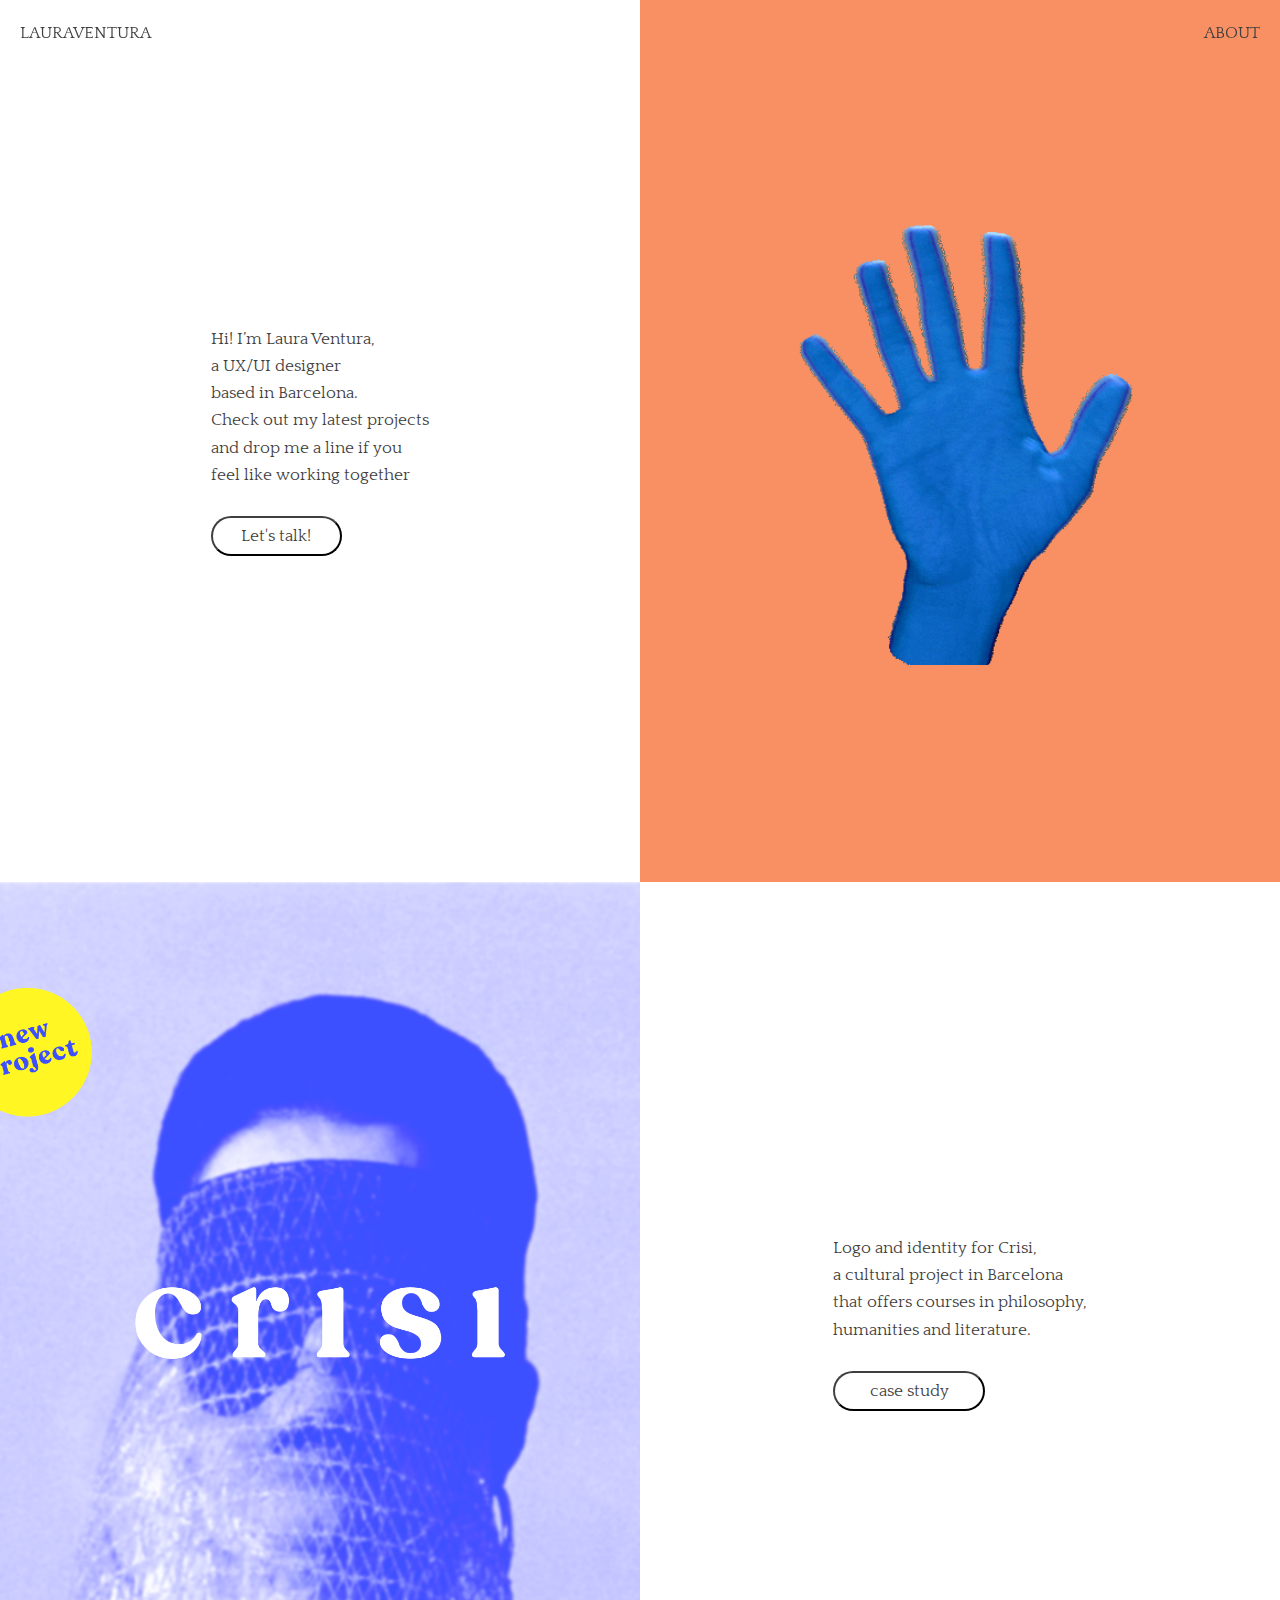
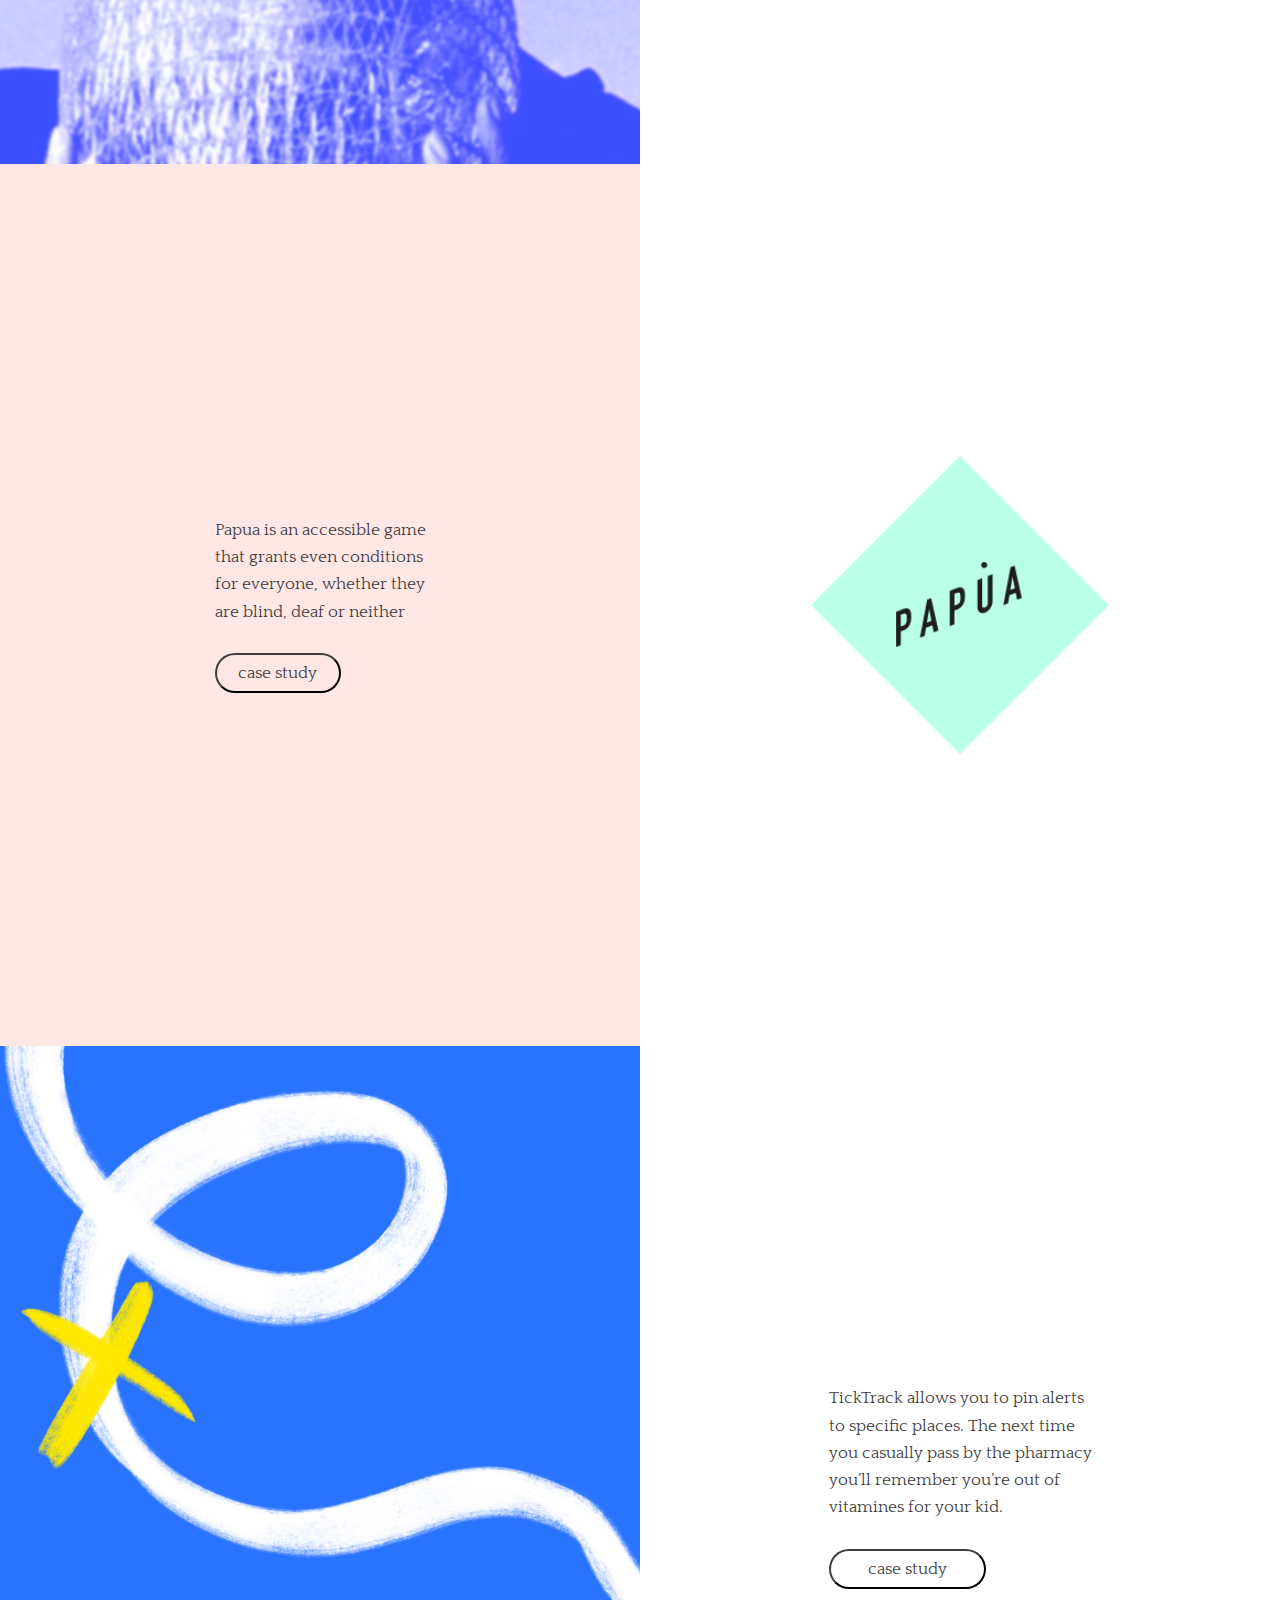
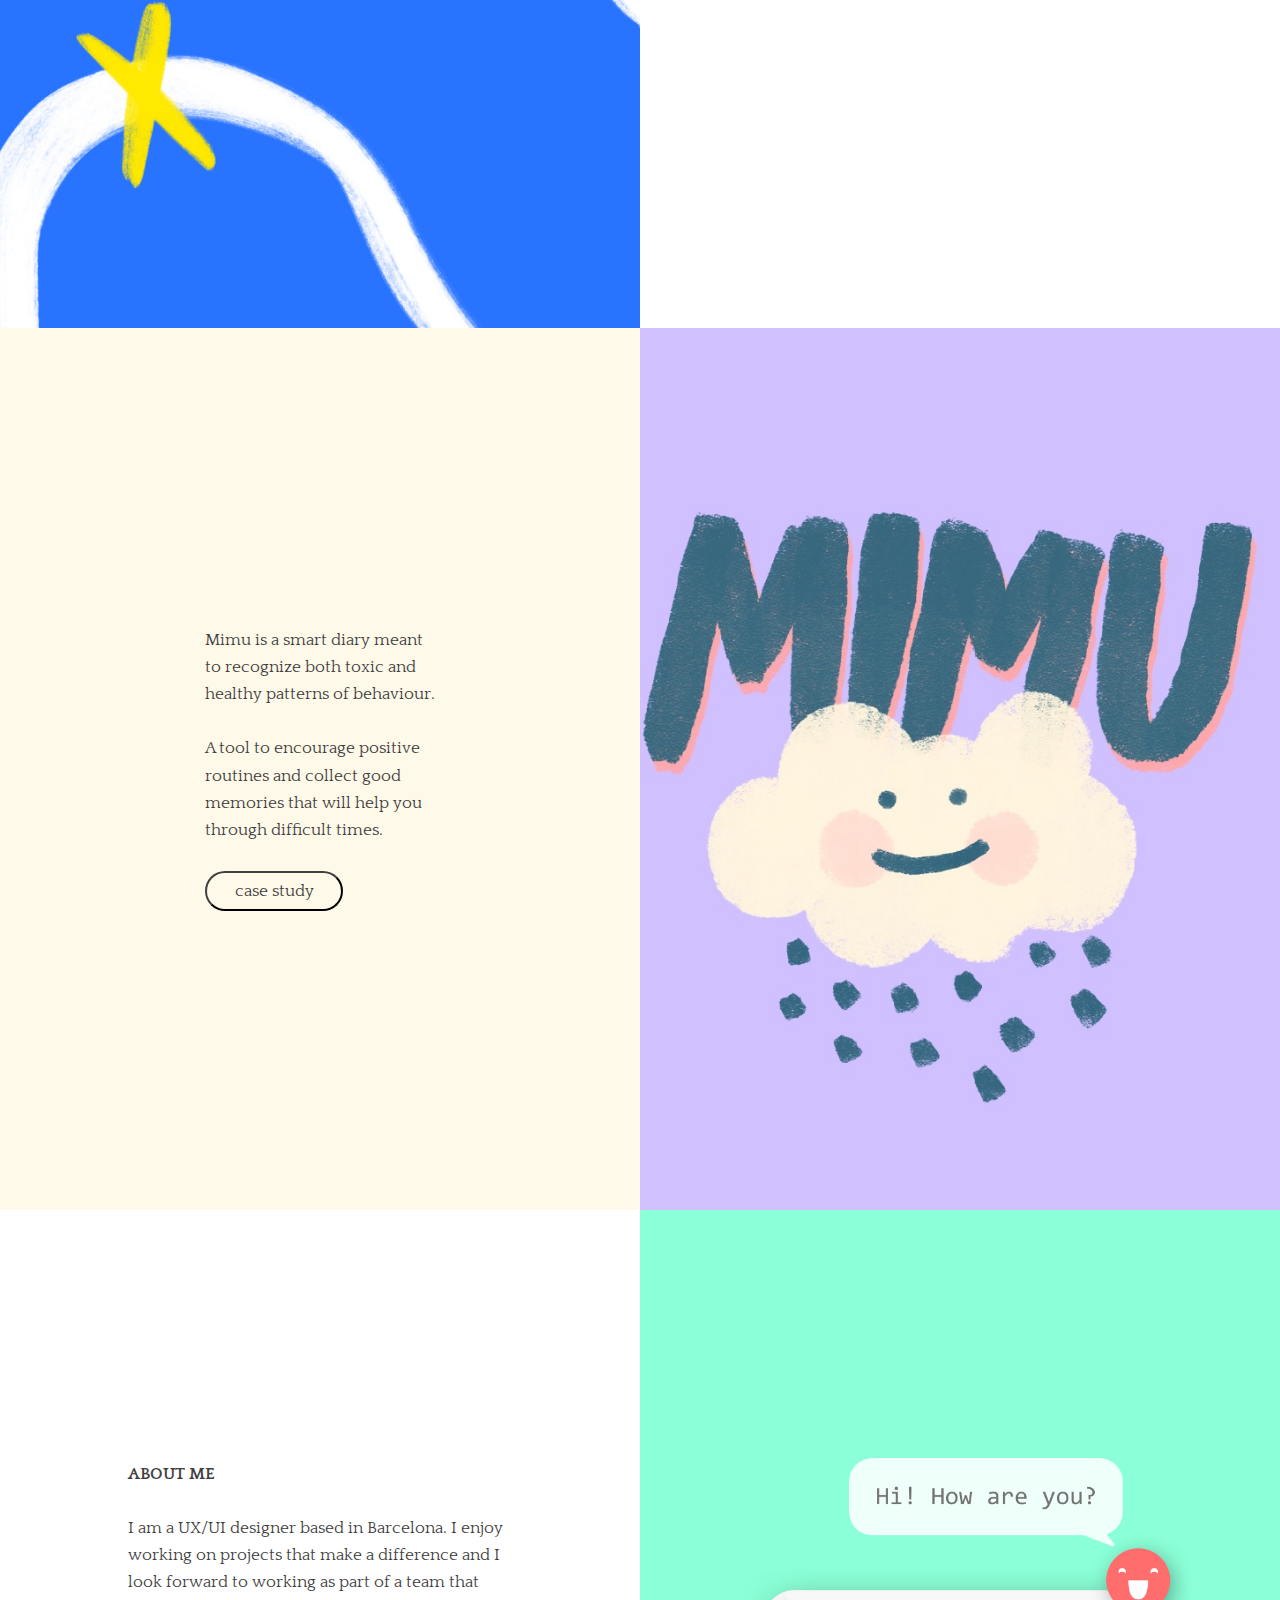
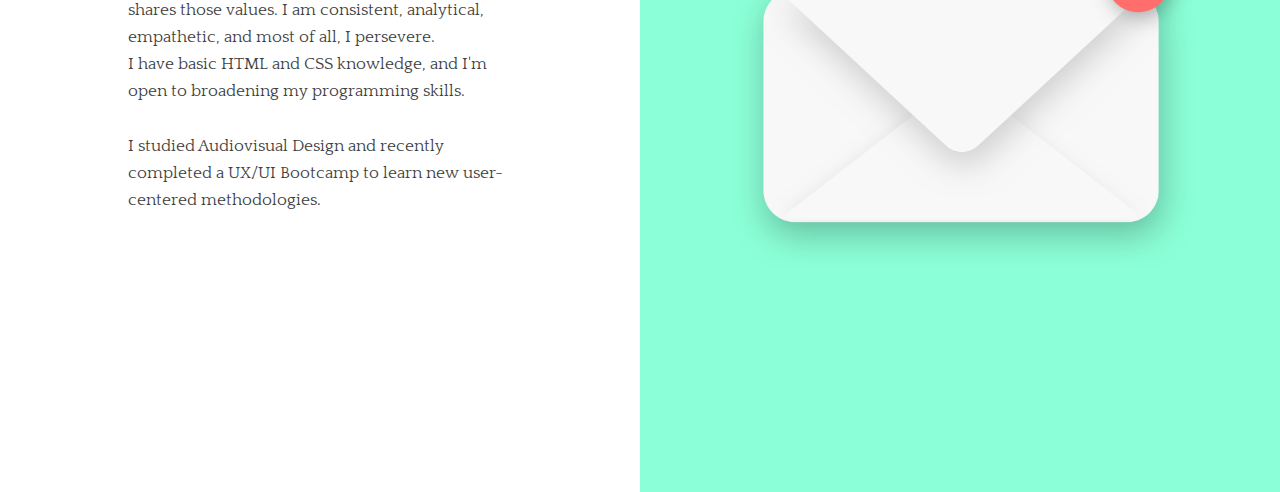
==== index.html @ f2ae2ec6 "imgs_background" ====
<html>
    <head>
        <title>Laura Ventura</title>
        <meta charset="utf-8">
        <meta name="description" content="UX/UI Designer">
        <meta name="keywords" content="ux, ui, design, ux designer, laura ventura">
        <meta name="author" content="Laura Ventura">
        <meta name="viewport" content="width=device-width, initial-scale=1.0">

        <link rel='shortcut icon' type='image/x-icon' href='./favicon.ico' />
        <link rel="stylesheet" href="css/reset.css"/> 
        <link rel="stylesheet" href="css/styles.css"/> 
        <!--<link href="https://fonts.googleapis.com/css?family=Libre+Baskerville" rel="stylesheet">-->
        <link href="https://fonts.googleapis.com/css2?family=Quattrocento:wght@400;700&display=swap" rel="stylesheet">
        <link rel="stylesheet" href="https://use.fontawesome.com/releases/v5.8.2/css/all.css" integrity="sha384-oS3vJWv+0UjzBfQzYUhtDYW+Pj2yciDJxpsK1OYPAYjqT085Qq/1cq5FLXAZQ7Ay" crossorigin="anonymous">
        
    </head>

  

    <body id="wrapper">
        
        <header>
            <nav>
                <ul>
                    <li><a class="menu lv_nom" href="index.html">LAURAVENTURA</a></li>
                    <li><a class="menu top_dr" href="#seccioabout">ABOUT</a></li>
                    <li><a class="menu bottom_dr-hidden" id="bottom_dr" href="#wrapper">BACK TO TOP &xrarr;</a></li>
                </ul>
            </nav>
        </header>

        <main>
            <!--about-->
            <section class="seccio">
                <div class="bloc blanc">
                    <div class="text">
                        <p>Hi! I’m Laura Ventura,<br>
                        a UX/UI designer<br>
                        based in Barcelona.<br></p>
                        <p>Check out my latest projects<br>
                        and drop me a line if you<br>
                        feel like working together<br><br></p>
                        <a href="mailto:lauraventurarubio@gmail.com">
                            <button class="boto hoverblau">Let's talk!</button>
                        </a>
                        <!-- <p>lauraventurarubio@gmail.com</p> -->
                    </div>
                    
                    <!-- activat nomes per mbl -->
                    <a class="next" href="#secciomimu">&#8609;</a>


                </div>

                <div class="bloc vermelltaronjafosc foto">
                    <div class="imatge waving">
                        <div class="aspect-ratio-square">
                            <img src="img/about_waving.gif" />
                        </div>
                    </div>
                </div>

                
            </section>

             <!--crisi-->
             <section id="secciocrisi" class="seccio">
                <div class="bloc imatge crisi"></div>
                <div class="bloc">
                    <div class="text">
                        <p>Logo and identity for <i>Crisi</i>,<br>
                        a cultural project in Barcelona<br>
                        that offers courses in philosophy,<br>
                        humanities and literature.<br><br></p>
                        <a href="crisi.html">
                            <button class="boto hoverblau">case study</button>
                        </a>
                    </div>

                <!-- activat nomes per mbl -->
                <a class="next" href="#seccioabout">&#8609;</a>

                </div>

            </section> 

                       




            <!--papua-->
            <section id='secciopapua' class="seccio">

                <div class="bloc vermellclar">
                    <div class="text">
                        <p>Papua is an accessible game<br> 
                            that grants even conditions<br> 
                            for everyone, whether they<br>
                            are blind, deaf or neither<br><br>
                        </p>
                        <a href="papua.html">
                            <button class="boto hoververmell">case study</button>
                        </a>

                    </div>

                    <!-- activat nomes per mbl -->
                    <a class="next" href="#secciojiminy">&#8609;</a>

                </div>  
                <div class="bloc imatge papua"></div>
            </section>             

             <!--jiminy-->
             <section id="secciojiminy" class="seccio">
                <div class="bloc imatge jiminy"></div>
                <div class="bloc blanc">
                    <div class="text">
                        <p>TickTrack allows you to pin alerts<br>
                        to specific places. The next time<br>
                        you casually pass by the pharmacy<br>
                        you’ll remember you’re out of<br>
                        vitamines for your kid.<br><br></p>
                        <a href="ticktrack.html">
                            <button class="boto hoverblau">case study</button>
                        </a>
                    </div>

                <!-- activat nomes per mbl -->
                <a class="next" href="#seccioabout">&#8609;</a>

                </div>
            </section> 


            <!--mimu-->
            <section id='secciomimu' class="seccio">

                    <div class="bloc groclar">
                        <div class="text">
                            <p>Mimu is a smart diary meant<br> 
                            to recognize both toxic and<br> 
                            healthy patterns of behaviour.<br><br>
                                    
                            A tool to encourage positive<br> 
                            routines and collect good<br> 
                            memories that will help you<br> 
                            through difficult times.<br><br></p>
                            <a href="mimu.html">
                                <button class="boto hovergroc">case study</button>
                            </a>
                            
                        </div>
    
    
                        <!-- activat nomes per mbl -->
                        <a class="next" href="#secciopapua">&#8609;</a>
    
                    </div>  
                    <div class="bloc imatge mimu"></div>
                </section>  

            <!--call me maybe-->
            <section id="seccioabout" class="seccio">
                <div class="bloc blanc">
                    <div class="text about">
                        <h2>ABOUT ME<br><br></h2>
                        <p>I am a UX/UI designer based in Barcelona. I enjoy working on projects that make a difference and I look forward to working as part of a team that shares those values. I am consistent, analytical, empathetic, and most of all, I persevere. <br>
                            I have basic HTML and CSS knowledge, and I'm open to broadening my programming skills.  <br><br></p>
                        <p>I studied Audiovisual Design and recently completed a UX/UI Bootcamp to learn new user-centered methodologies.<br><br></p>
                        <!-- <a href="mailto:lauraventurarubio@gmail.com">
                            <button class="boto hoverblau">Let's talk!</button>
                        </a> -->
                        <a href="mailto:lauraventurarubio@gmail.com" <i class="fa fa-envelope fa-2x" style="margin-right: 10px; color:rgb(168, 168, 168);"></i></a>
                        <a href="https://www.linkedin.com/in/laura-ventura-9456b253/" target="_blank"><i class="fab fa-linkedin fa-2x" style="color:rgb(168, 168, 168);"></i></a>
                        <!-- <a href="https://drive.google.com/file/d/1bLIEQ5Pk1zQzz-XB55Mk99B1JCpef_Ai/view?usp=sharing" target="_blank"><i class="fas fa-file-pdf fa-2x"></i></a> -->
 
                    </div>
                    
                </div>
                <div class="bloc imatge callme"></div>
            </section> 
            
            
        </main>






  <script type="text/javascript" src="./js/script.js"></script>
    </body>
    
    
</html>
---- css/styles.css ----
html{
    width: 100%;
    scroll-behavior: smooth;
}

body{
    font-family: 'Quattrocento', serif;
    /*font-family: 'Libre Baskerville', serif;
    font-family: 'Roboto', sans-serif;*/

    width: 100%;
    height: 100%;
    color: #3F3F3F;
    line-height: 1.6;
    font-size: 17px;

    /*iman scroll*/
    
    /* scroll-snap-type: y mandatory;
    height: 100vh;
    overflow: auto;  
    scroll-snap-type: y mandatory; 
    -ms-scroll-snap-type: mandatory; 
    -webkit-scroll-snap-type: mandatory; 
    -webkit-scroll-snap-destination: 0% 0%;  
    -webkit-overflow-scrolling: touch; 
    scroll-snap-points-x: initial;
    -ms-scroll-snap-points-x: initial;
    scroll-snap-points-y: repeat(100%);
    -ms-scroll-snap-points-y: repeat(100%); */
    

}

/* nav */

.menu{
    position: fixed;
    z-index: 2;
}

.menu_projecte{
    position: fixed;
    z-index: 2;
    bottom: 20px;
    left: 20px;  
    font-size: 13px;
    opacity: 0.9;
}

.menu.lv_nom_about{
    font-size: 13px;
}


.menu_projecte>li:hover{
    text-decoration-line: underline;
}

.menu_projecte>li.active{
    text-decoration: underline;
    font-weight: bolder;
}

a{
    color: #3F3F3F;
    text-decoration: none;
}

a:visited { 
    color: #3F3F3F;
}



.activat{
    text-decoration-line: underline;
    background: #0D4AFB;
}


.lv_nom{
    top: 20px;
    left: 20px;
}


.lv_nom_about{
    top: 45px;
    left: 20px;
    font-size: 13px;
}

.top_dr{
    top: 20px;
    right: 20px;
}

#bottom_dr{
    transform: rotate(-90deg);
    bottom: 70px;
    right: -30px;
    opacity: 1;
    transition: all 0.5s ease-in-out;

}

.bottom_dr-hidden{
    transition: all 1s ease-in-out;
    opacity: 0 !important;
    /*right: -70px !important;*/
}


#links{
    height: 20vh;
}


/* seccions */

.seccio{
    width: 100%;
    height: 98vh;
    display: flex;
    align-items: stretch;

    /*iman scroll ACTIVAR QUAN TINGUI SUPORT*/
    flex-shrink: 0;  
    scroll-snap-align: start; 
    /*scroll-snap-coordinate: 0% 0%; /* older (Firefox/IE) */  
    -webkit-scroll-snap-coordinate: 0% 0%; /* older (Safari) */ 
}


.bloc{
    margin: 0%;
    display: flex;
    justify-content: center;
    align-items: center;
    flex-wrap: wrap;
    flex: 1;
    /*width:960px;*/
}

.next{
    display: none;
    padding: 20px;
    /* transform: rotate(90deg); */
    position: absolute;
    bottom: 1%;
}



/* imatges */

.img_portada.mimu{
    width:100%;
    height: 98vh;
    background-image: url(../img/mimuportada.jpg);
    background-position: center; 
    background-repeat: no-repeat; 
    background-size: cover;
}


.img_portada.jiminy{
    width:100%;
    height: 98vh;
    background-image: url(../img/jiminy.png);
    background-position: center; 
    background-repeat: no-repeat; 
    background-size: cover;
}

.img_portada.crisi{
    width:100%;
    height: 98vh;
    background-image: url(../img/crisi_cover.jpg);
    background-position: center; 
    background-repeat: no-repeat; 
    background-size: cover;
}

.imatge{
    width: 80%;
}

.imatge.waving{
    width: 70%;
}

.bloc.imatge.jiminy{
    height: 100%;
    position: relative;
    background-image: url(../img/recaditos.jpg);
    background-position: center; 
    background-repeat: no-repeat; 
    background-size: cover;
}

.bloc.imatge.jiminy_remember{
    height: 100%;
    position: relative;
    background-image: url(../img/about_jiminy.png);
    background-position: center; 
    background-repeat: no-repeat; 
    background-size: cover;
}

.bloc.imatge.mimu{
    height: 100%;
    position: relative;
    background-image: url(../img/mimuportada.jpg);
    background-position: center; 
    background-repeat: no-repeat; 
    background-size: cover;
}

.bloc.imatge.papua{
    height: 100%;
    position: relative;
    background-image: url(../img/papuarombo.gif);
    background-position: center; 
    background-repeat: no-repeat; 
    background-size: cover;
}

.bloc.imatge.crisi{
    height: 100%;
    position: relative;
    background-image: url(../img/crisi.png);
    background-position: center; 
    background-repeat: no-repeat; 
    background-size: cover;
}

.bloc.imatge.crisi_referent{
    height: 100%;
    position: relative;
    background-image: url(../img/crisi_referent.png);
    background-position: center; 
    background-repeat: no-repeat; 
    background-size: cover;
}

.bloc.imatge.crisi_colours{
    height: 100%;
    position: relative;
    background-image: url(../img/crisi_colours.png);
    background-position: center; 
    background-repeat: no-repeat; 
    background-size: cover;
}

.bloc.imatge.crisi_tote{
    height: 100%;
    position: relative;
    background-image: url(../img/crisi_tote.jpg);
    background-position: center; 
    background-repeat: no-repeat; 
    background-size: cover;
}

.bloc.imatge.crisi_gif{
    height: 100%;
    position: relative;
    background-image: url(../img/newsletter.gif);
    background-position: center; 
    background-repeat: no-repeat; 
    background-size: cover;
}

.bloc.imatge.crisi_docs{
    height: 100%;
    position: relative;
    background-image: url(../img/crisi_docs.png);
    background-position: center; 
    background-repeat: no-repeat; 
    background-size: cover;
}

.bloc.imatge.callme{
    height: 100%;
    position: relative;
    background-image: url(../img/contact.png);
    background-position: center; 
    background-repeat: no-repeat; 
    background-size: cover;
}



/* textos */

h2{
    font-weight: bold;
}

.text.paragraf{
    padding: 20%;
}

.text.about{
    padding: 20% 20% 20% 20%;
}

.boto{
    background-color: transparent;
    border-color: #3F3F3F;
    border-radius: 20px;
    height: 40px;
    width: 60%;
    font-size: inherit;
    font-family: 'Quattrocento', serif;
    color: #3F3F3F;
    
}

.boto.hovergroc:hover {
    color: #ffffff !important;
    background: #f6b93b;
    border-color: #f6b93b !important;
    transition: all 0.4s ease 0s;
}

.boto.hoververmell:hover {
    color: #ffffff !important;
    background: #F78079;
    border-color: #F78079 !important;
    transition: all 0.4s ease 0s;
}

.boto.hoverlila:hover {
    color: #ffffff !important;
    background: #827fe8;
    border-color: #827fe8 !important;
    transition: all 0.4s ease 0s;
}

.boto.hoverblau:hover {
    color: #ffffff !important;
    background: #0D4AFB;
    border-color: #0D4AFB !important;
    transition: all 0.4s ease 0s;
}

/* .fa .fab{
    margin-right: 40px; 
}  */

/* colors */
.blau{
    background-color: #2A74FF;
}

.blauabout{
    background-color: #30EFEC;
}

.gris{
    background-color: #F9F9F9;
}

.blauclar{
    background-color: rgb(189, 205, 255);
}

.blausuperclar{
    background-color: rgb(230, 246, 255);
}

.blaugriset{
    background-color: #F9F9F9;
}

.blaujourney{
    background-color: #699DFF;
}

.blaumvp{
    background-color: #CADCFF;
}

.blauflow{
    background-color: #F8FAFF;
}

.blaugrisfosc{
    background-color: #607191;
}

.blanc{
    background-color: #FFFFFF;
} 

.fons_mindmap{
    background-color: #FBFBFB;
}

.turquesa{
    background-color: #8ADEBF;
} 

.turquesa2{
    background-color: #8BFFD7;
}

.vermell{
    background-color: #F78079;
}

.vermellclar{
    background-color: rgb(255, 231, 230);
}

.vermelltaronja{
    background-color: #FFE1D3;
    /*background-color: #FF5000;*/
}

.vermelltaronjafosc{
    background-color: rgb(248, 144, 99);
}

.carn{
    background-color: rgb(252, 241, 236);
}

.groc{
    background-color: #FFD561;
}

.groclar{
    background-color: #FFF9E9;
}

.grocpersonamimu{
    background-color: #FFF6AE;
}

.taronja{
    background-color: #FFC677;
}

.lila{
    background-color: #095AF5;
}

.lilapapua{
    background-color: #776EFF
}

.lilaclar{
    background-color: rgb(255, 254, 200);
}

.negre{
    background-color: #3A3A3A;
}








/*@media (max-width: 768px) {*/
@media (max-width: 768px) {

    body{
        font-size: 11px;
    }
    
    .seccio {
        display: flex;
        flex-direction: column-reverse;  
        height: 100vh;
    }

    .img_portada.mimu{
        background-image: url(../img/mimuportada_responsive.png);
    }

    .menu_projecte{
        display: none;
    }

    .menu.lv_nom_about{
        font-size: 10px;
    }
    
    #bottom_dr{
        display: none;
    }

    .bloc{
        height: 50vh;
        position: relative;
    }
    
    .next{
        display: block;
        padding: 20px;
        /* transform: rotate(90deg); */
        position: absolute;
        bottom: 1%;
    }


    .bloc.imatge{
        order: 1;
        width: 100%;
    }

    /*
    .bloc.foto{
        order: 1;
    }

    .imatge{
        max-width: 45vh;
    }
      
    */

    #bottom_dr{
        display: none;
    }

    .text.paragraf{
        padding: 10%;
    }



}

/* ASPECT RATIO IMG UTILS */

[class*='ratio-'] {
    display: block;
    position: relative;
}

[class*='ratio-'] > * {
    display: block;
    width: 100%;
    height: 100%;
    position: absolute;
    top: 0;
    left: 0;

    object-fit: cover;
}

.aspect-ratio-wide {
    padding-top: 56.25%;
}

.aspect-ratio-square {
    padding-top: 100%;
}
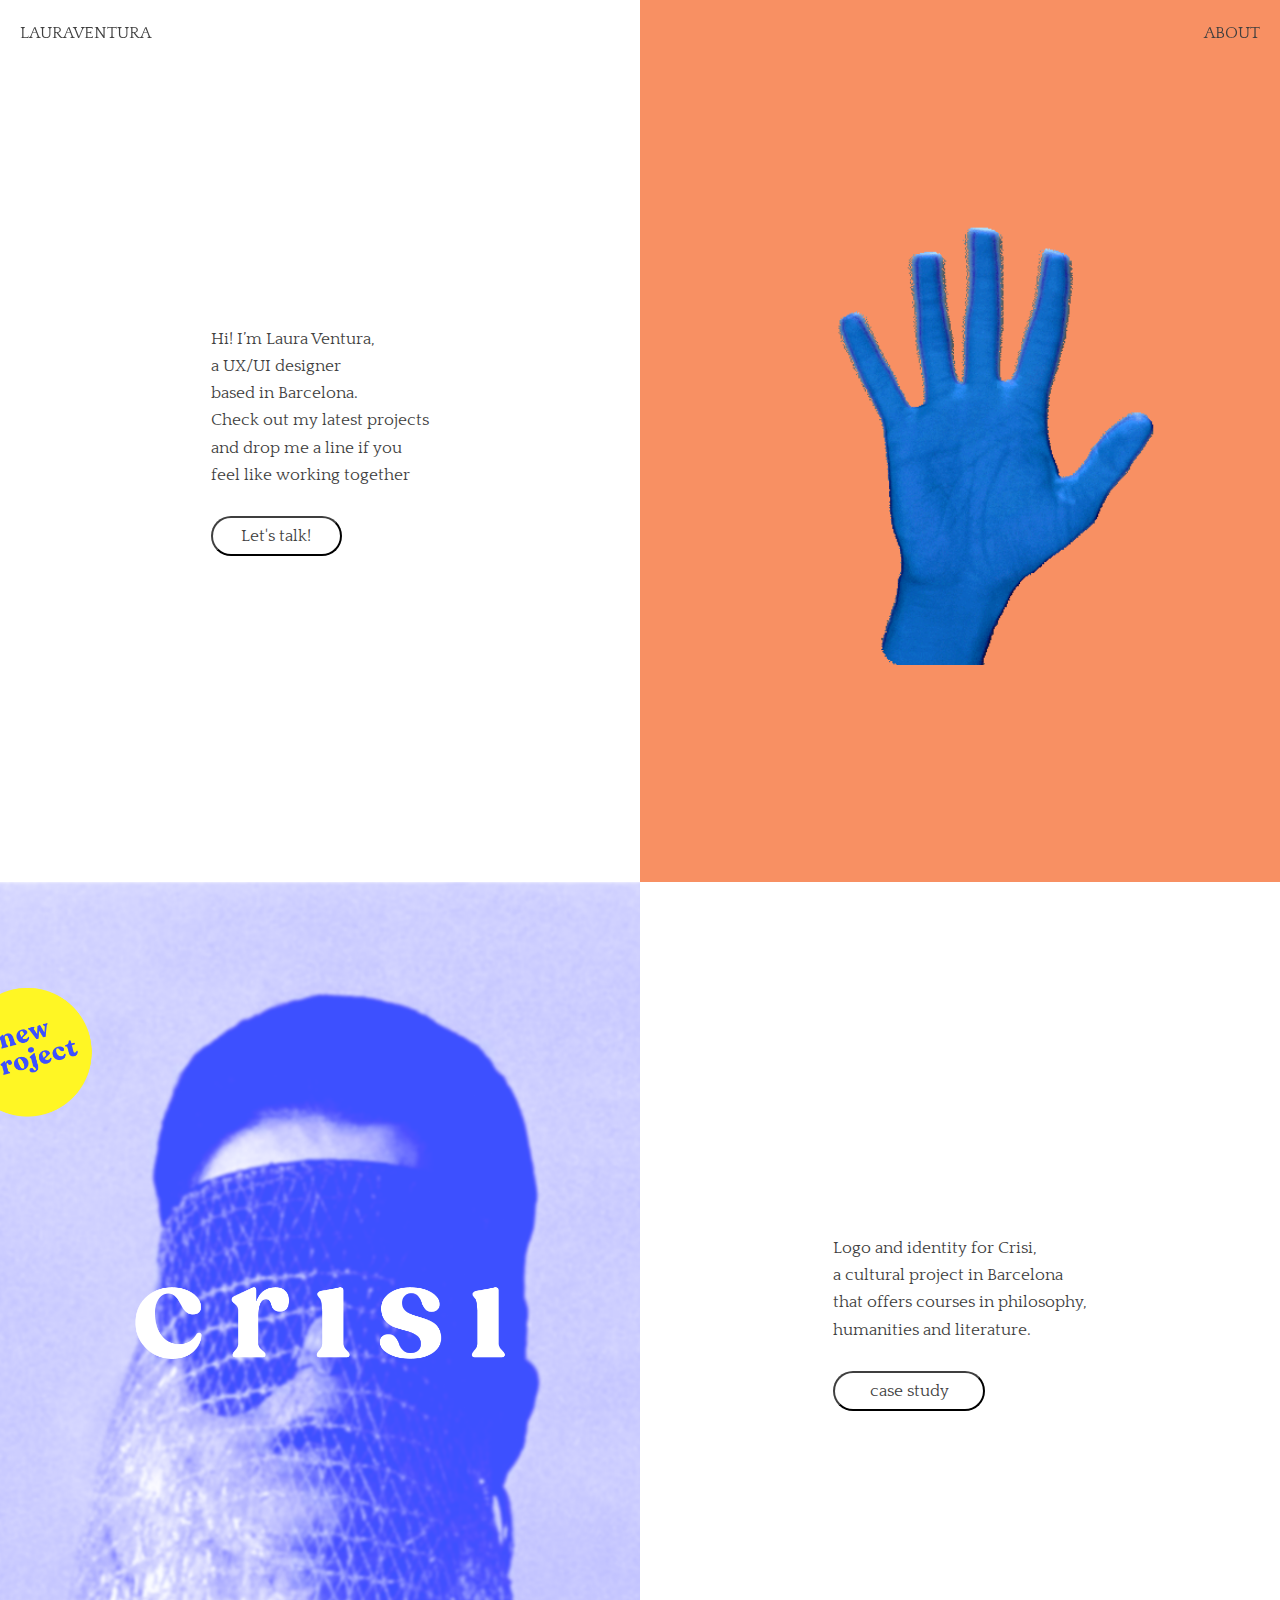
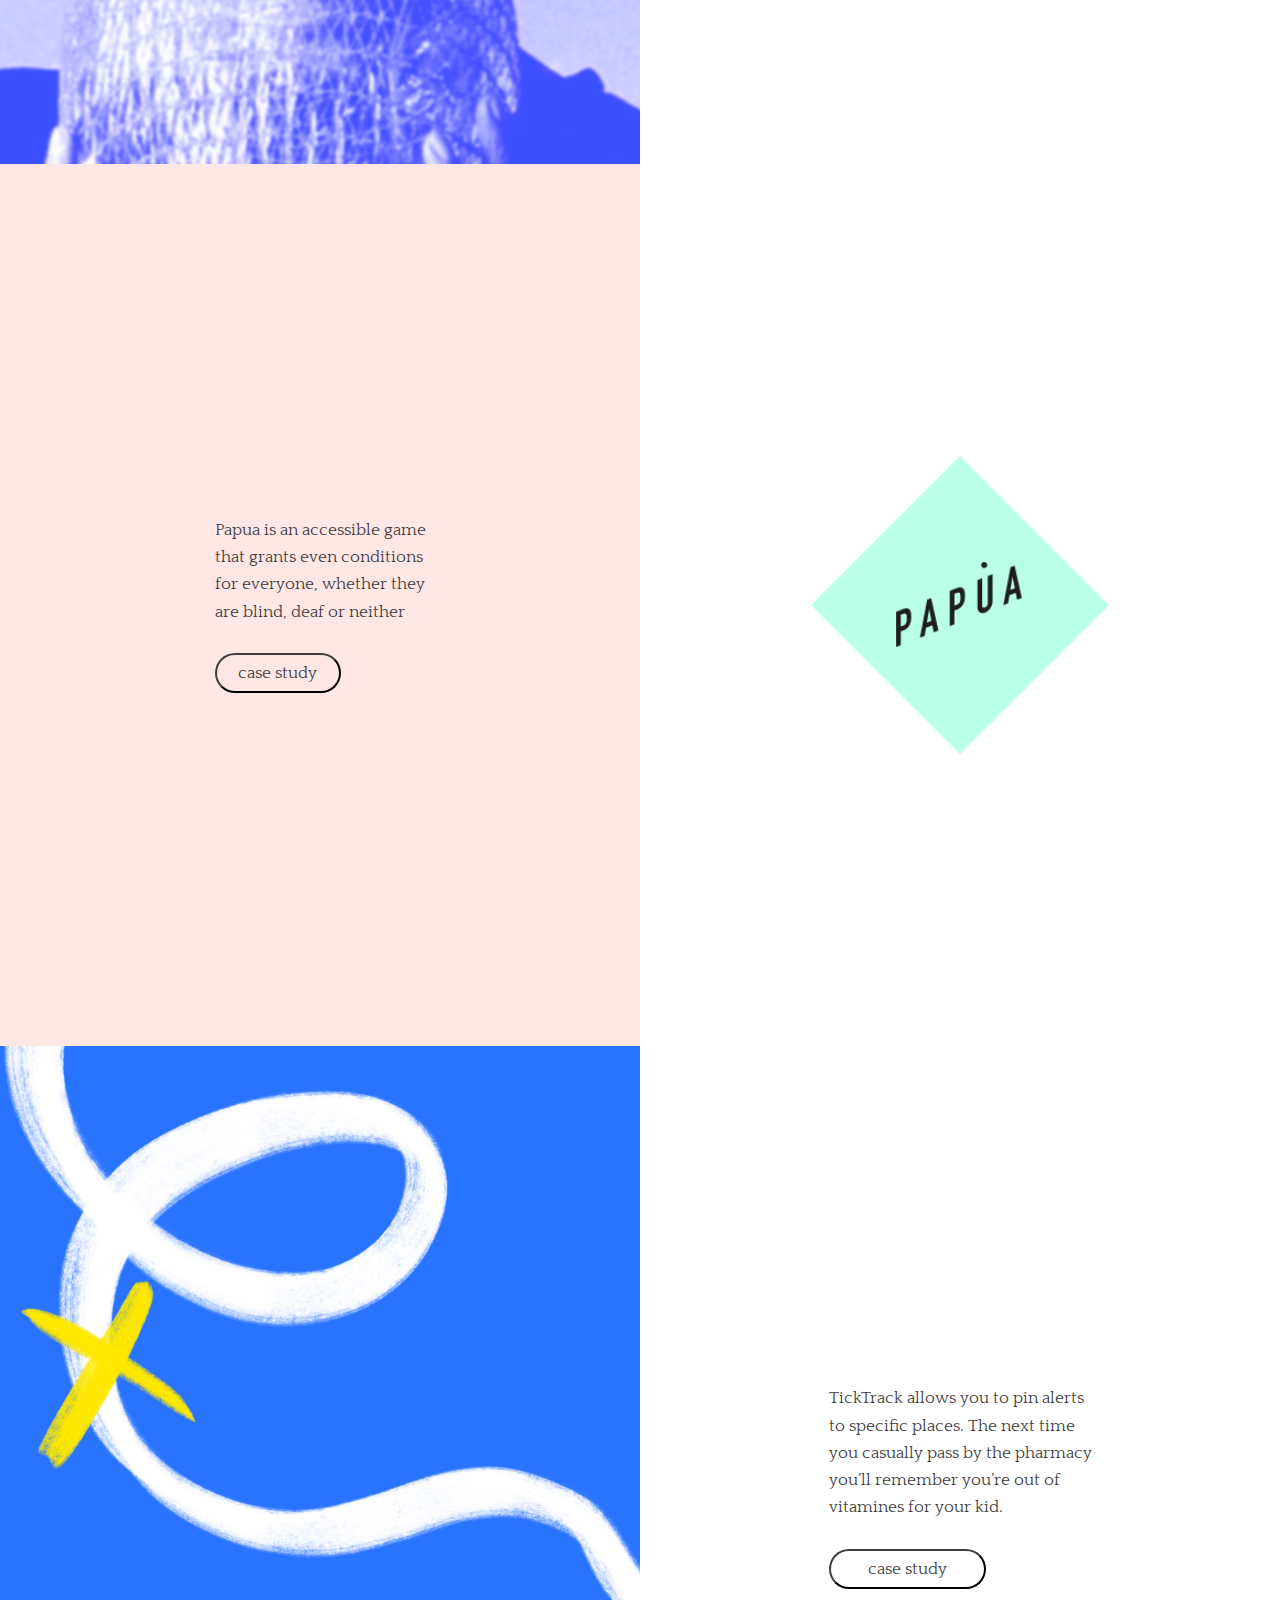
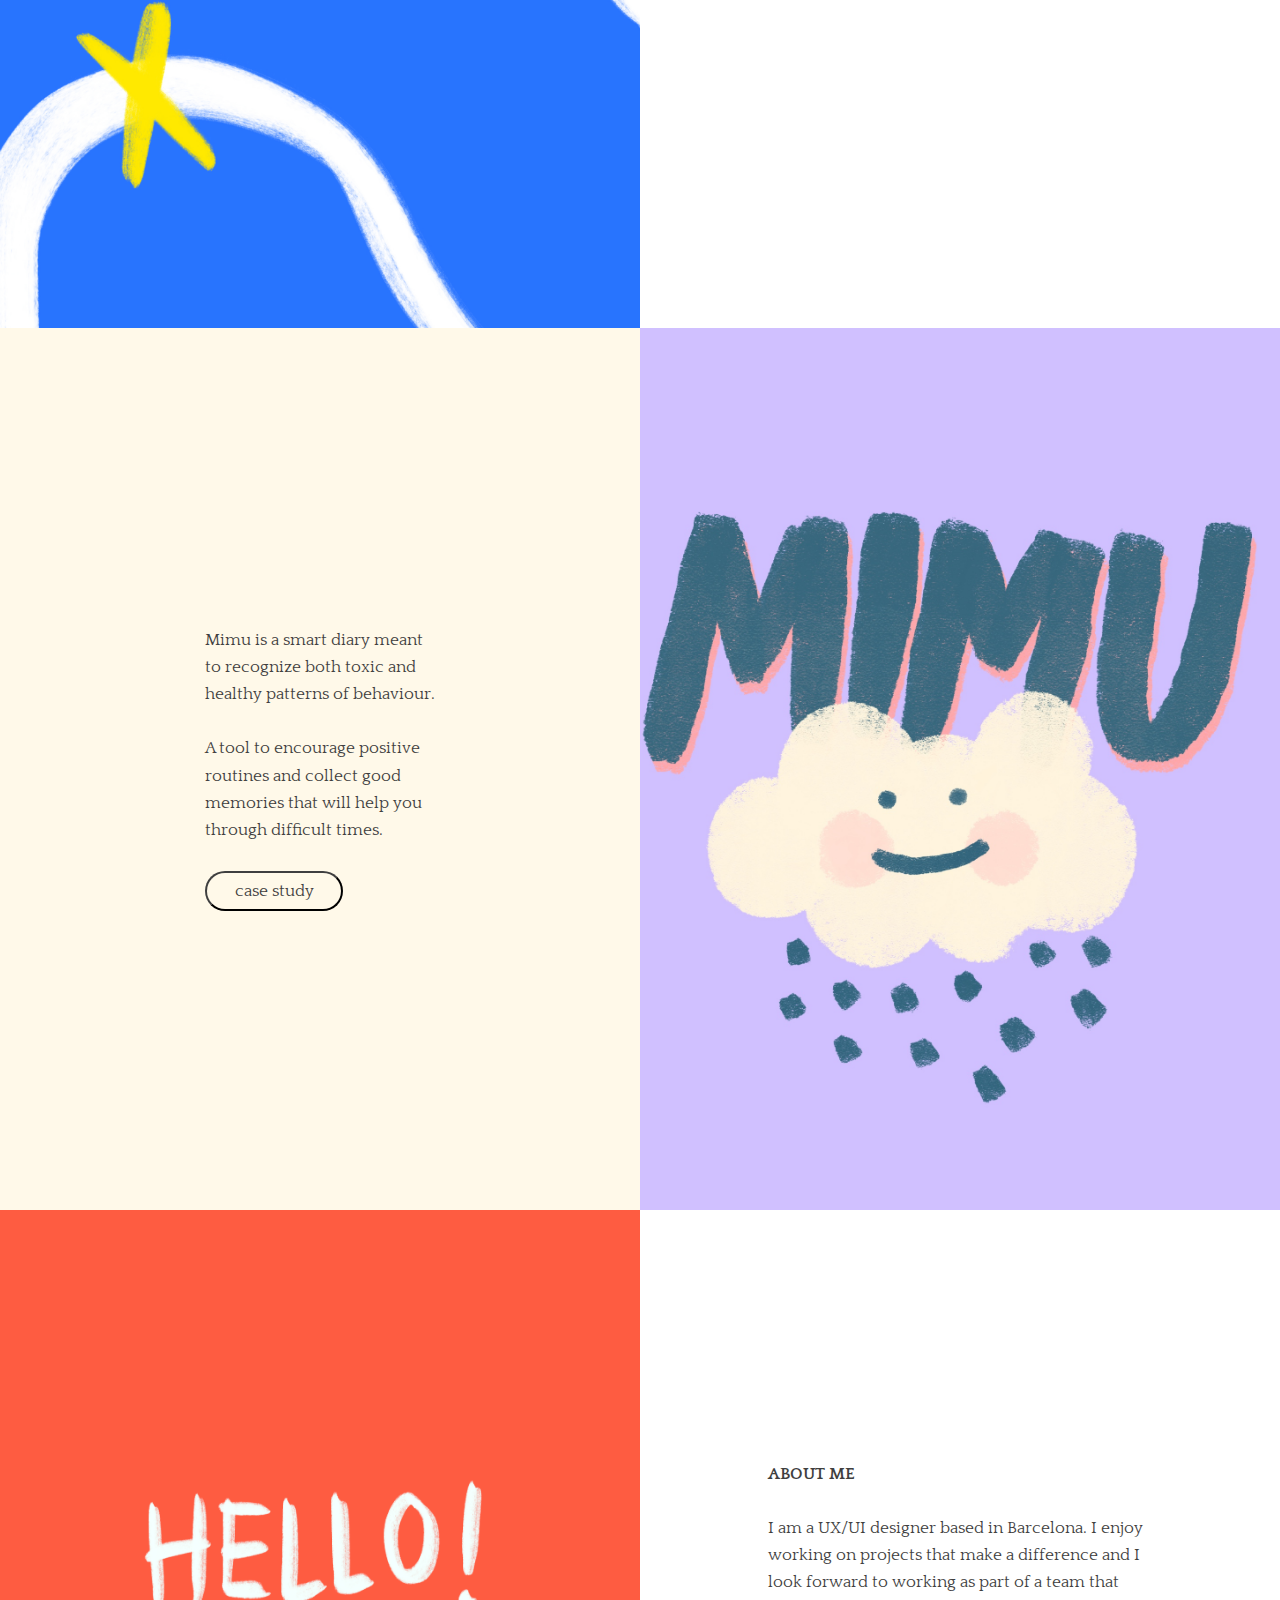
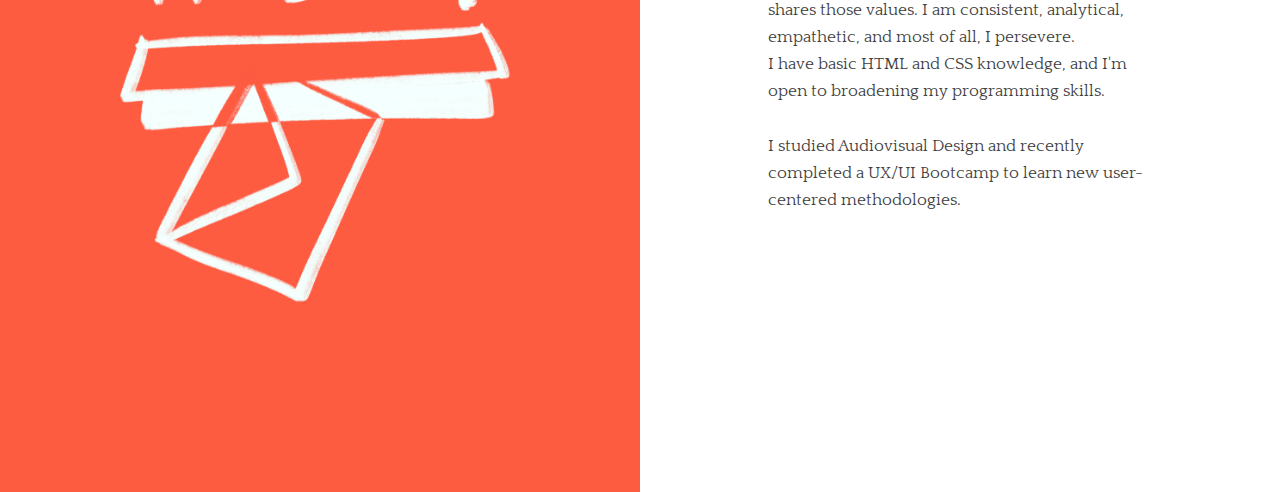
==== commit d3d7ec3d: "contact" ====
--- a/index.html
+++ b/index.html
@@ -164,6 +164,7 @@
 
             <!--call me maybe-->
             <section id="seccioabout" class="seccio">
+                <div class="bloc imatge callme"></div>
                 <div class="bloc blanc">
                     <div class="text about">
                         <h2>ABOUT ME<br><br></h2>
@@ -173,14 +174,14 @@
                         <!-- <a href="mailto:lauraventurarubio@gmail.com">
                             <button class="boto hoverblau">Let's talk!</button>
                         </a> -->
-                        <a href="mailto:lauraventurarubio@gmail.com" <i class="fa fa-envelope fa-2x" style="margin-right: 10px; color:rgb(168, 168, 168);"></i></a>
-                        <a href="https://www.linkedin.com/in/laura-ventura-9456b253/" target="_blank"><i class="fab fa-linkedin fa-2x" style="color:rgb(168, 168, 168);"></i></a>
+                        <a href="mailto:lauraventurarubio@gmail.com" target="_blank"><i class="fas fa-envelope-square fa-2x" style="margin-right: 10px; color:#3F3F3F;"></i></a>
+                        <a href="https://www.linkedin.com/in/laura-ventura-9456b253/" target="_blank"><i class="fab fa-linkedin fa-2x" style="color:#3F3F3F;"></i></a>
                         <!-- <a href="https://drive.google.com/file/d/1bLIEQ5Pk1zQzz-XB55Mk99B1JCpef_Ai/view?usp=sharing" target="_blank"><i class="fas fa-file-pdf fa-2x"></i></a> -->
  
                     </div>
                     
                 </div>
-                <div class="bloc imatge callme"></div>
+                
             </section> 
             
             
--- a/css/styles.css
+++ b/css/styles.css
@@ -219,6 +219,15 @@
     background-size: cover;
 }
 
+.bloc.imatge.mimu_persona{
+    height: 100%;
+    position: relative;
+    background-image: url(../img/personamimu.png);
+    background-position: center; 
+    background-repeat: no-repeat; 
+    background-size: cover;
+}
+
 .bloc.imatge.papua{
     height: 100%;
     position: relative;
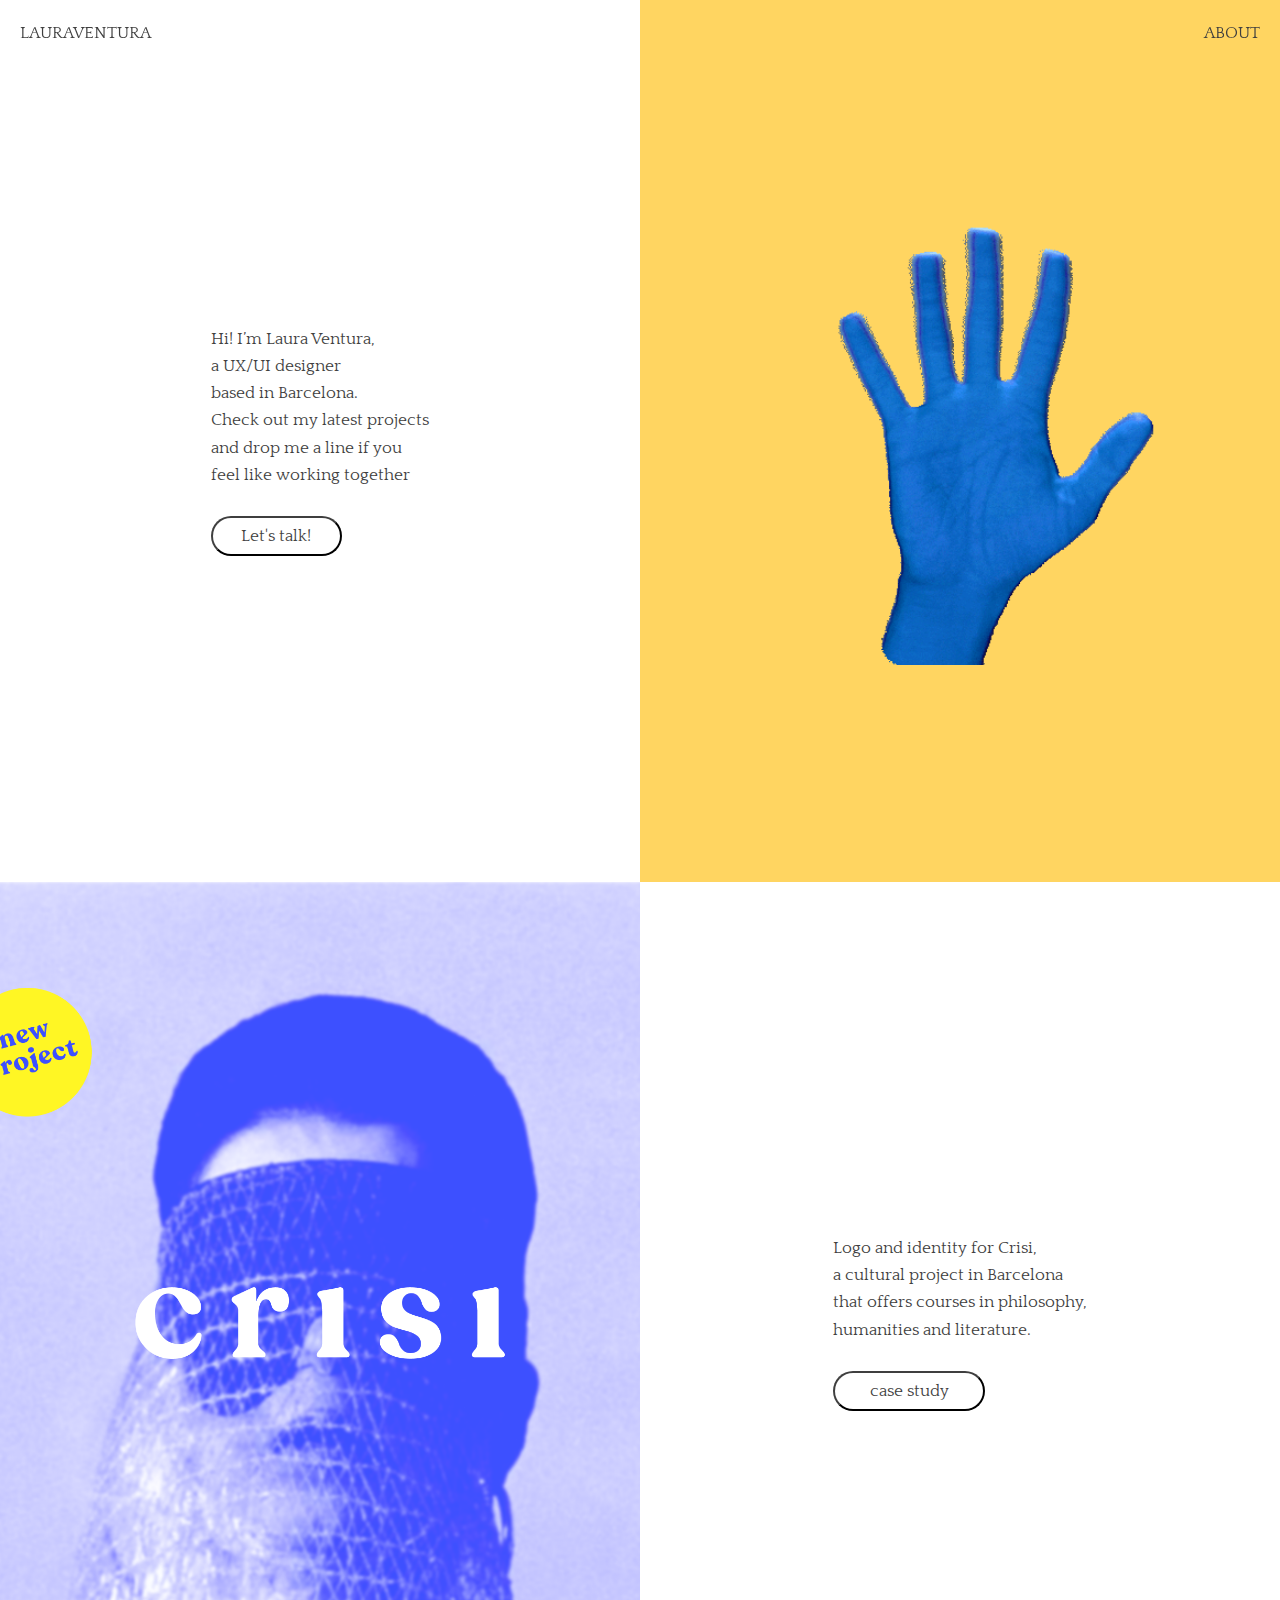
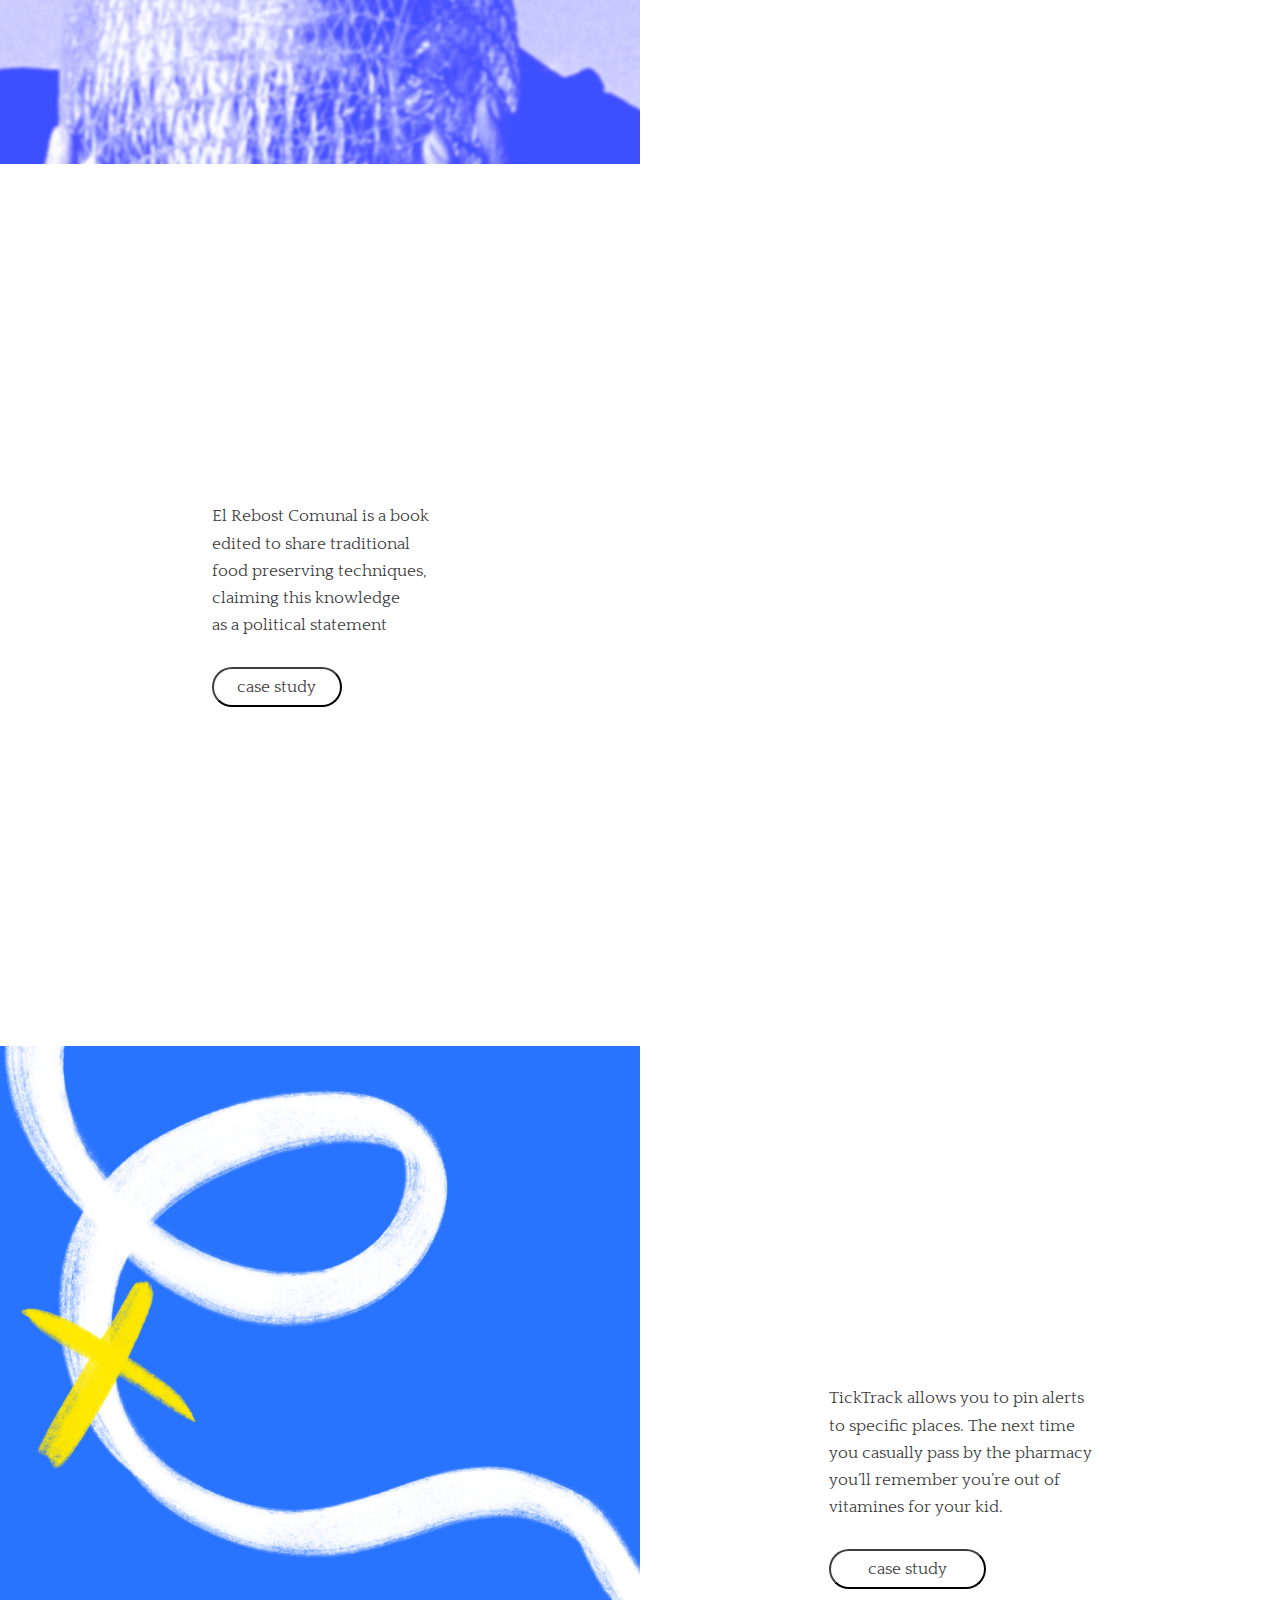
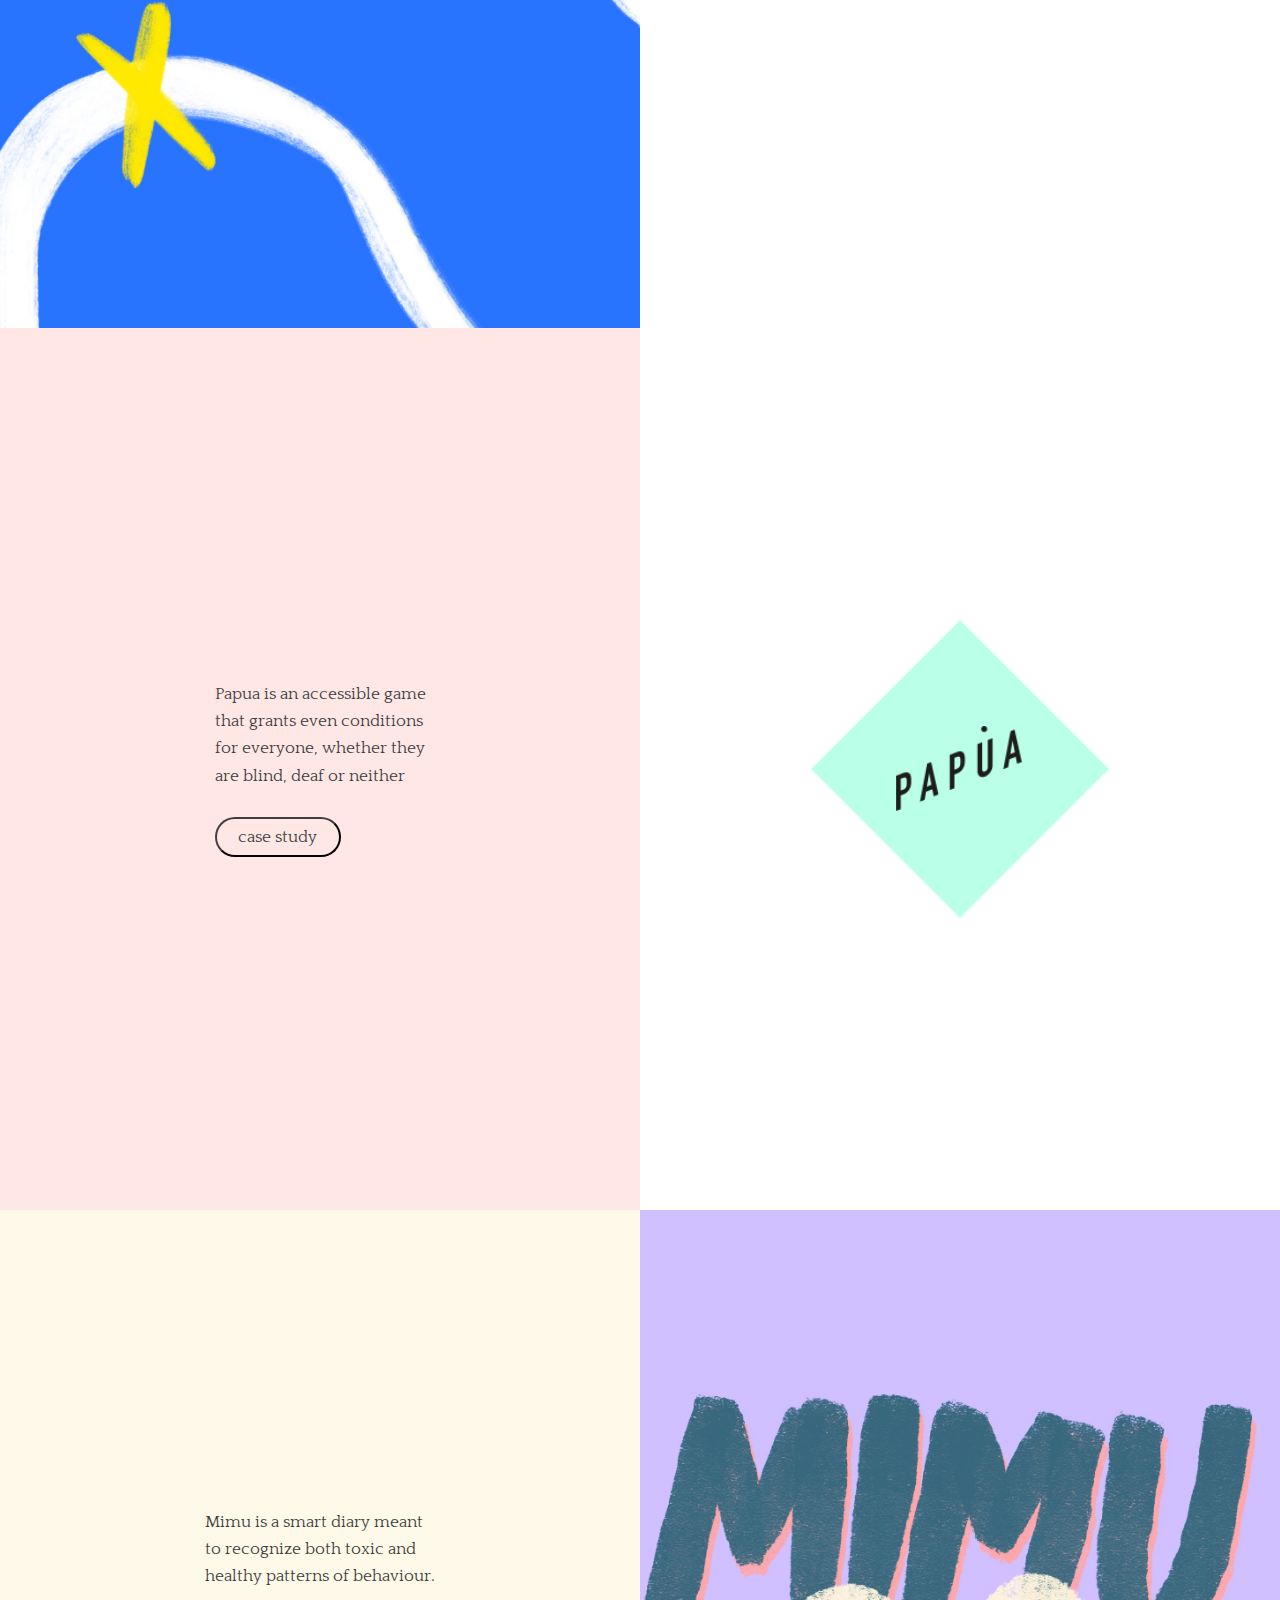
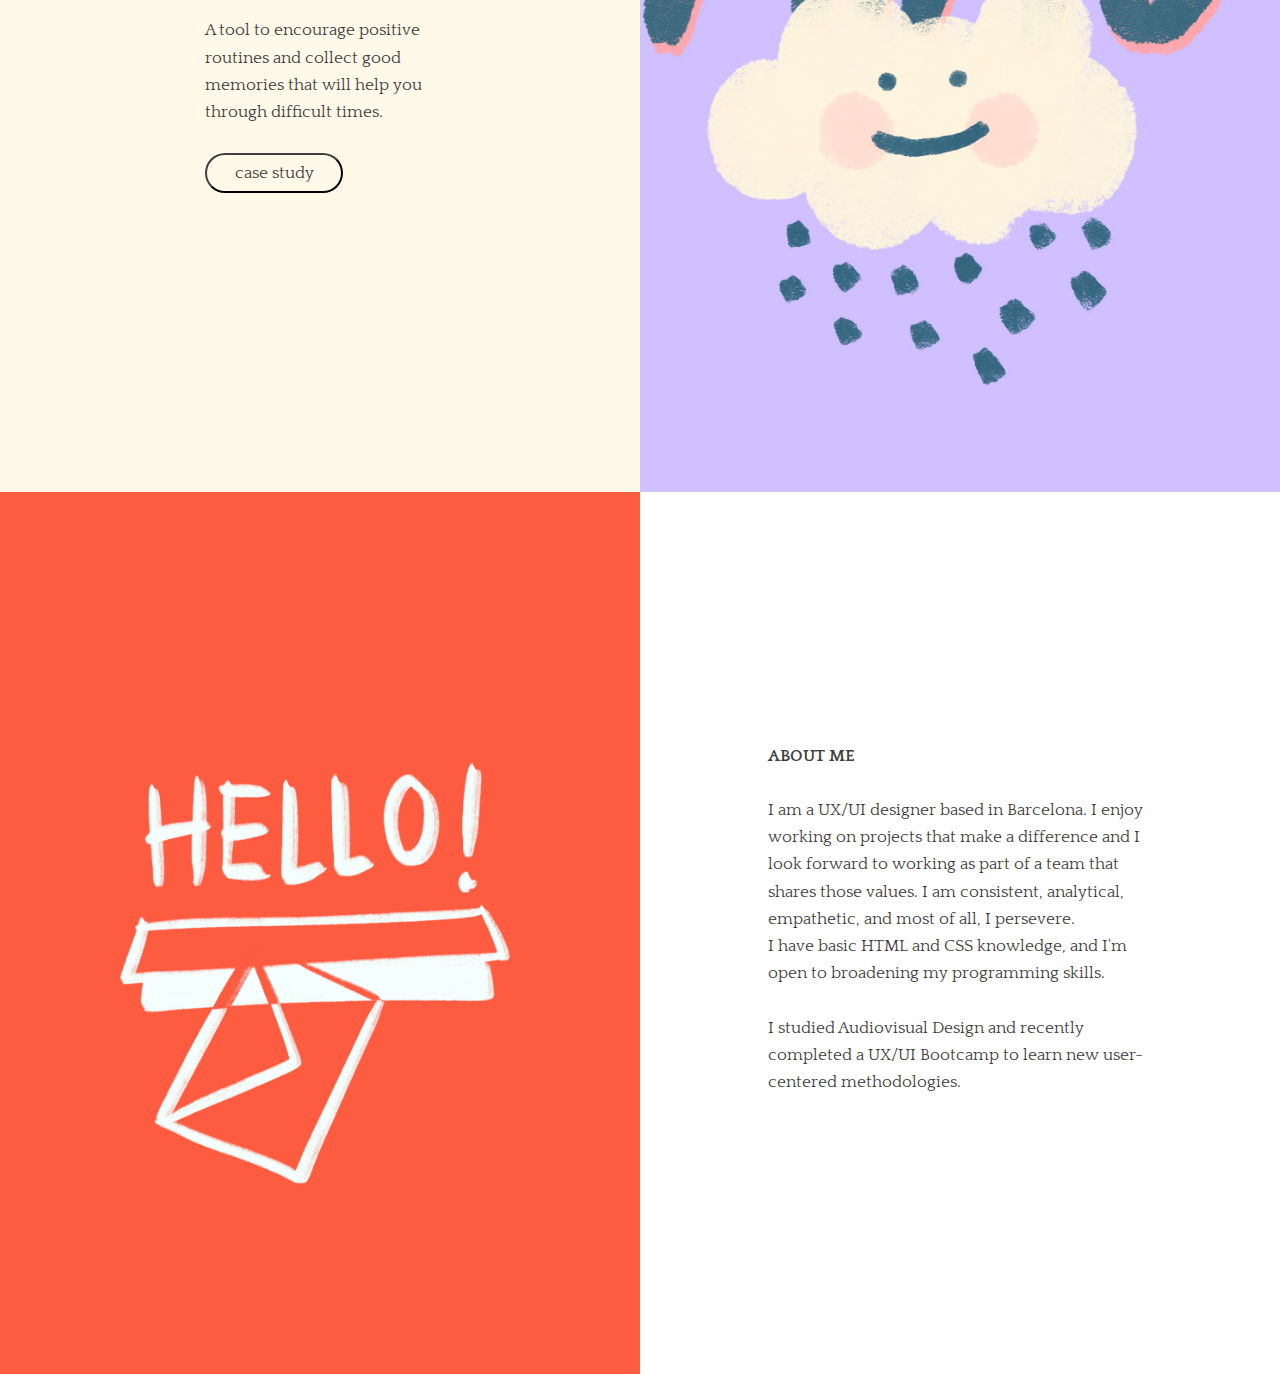
==== commit 60dddd4e: "Rebost" ====
--- a/index.html
+++ b/index.html
@@ -53,7 +53,7 @@
 
                 </div>
 
-                <div class="bloc vermelltaronjafosc foto">
+                <div class="bloc groc foto">
                     <div class="imatge waving">
                         <div class="aspect-ratio-square">
                             <img src="img/about_waving.gif" />
@@ -85,10 +85,55 @@
 
             </section> 
 
-                       
-
-
-
+             <!--rebost-->
+             <section id='secciopapua' class="seccio">
+
+                <div class="bloc">
+                    <div class="text">
+                        <p>El Rebost Comunal is a book<br> 
+                        edited to share traditional <br> 
+                        food preserving techniques,<br>
+                        claiming this knowledge<br>
+                        as a political statement <br><br>
+                        </p>
+                        <a href="rebost.html">
+                            <button class="boto hovergris">case study</button>
+                        </a>
+
+                    </div>
+
+                    <!-- activat nomes per mbl -->
+                    <a class="next" href="#secciojiminy">&#8609;</a>
+
+                </div>  
+                <div class="bloc imatge rebost"></div>
+            </section>                        
+
+
+
+
+            
+
+             <!--jiminy-->
+             <section id="secciojiminy" class="seccio">
+                <div class="bloc imatge jiminy"></div>
+                <div class="bloc blanc">
+                    <div class="text">
+                        <p>TickTrack allows you to pin alerts<br>
+                        to specific places. The next time<br>
+                        you casually pass by the pharmacy<br>
+                        you’ll remember you’re out of<br>
+                        vitamines for your kid.<br><br></p>
+                        <a href="ticktrack.html">
+                            <button class="boto hoverblau">case study</button>
+                        </a>
+                    </div>
+
+                <!-- activat nomes per mbl -->
+                <a class="next" href="#seccioabout">&#8609;</a>
+
+                </div>
+            </section> 
 
             <!--papua-->
             <section id='secciopapua' class="seccio">
@@ -111,29 +156,7 @@
 
                 </div>  
                 <div class="bloc imatge papua"></div>
-            </section>             
-
-             <!--jiminy-->
-             <section id="secciojiminy" class="seccio">
-                <div class="bloc imatge jiminy"></div>
-                <div class="bloc blanc">
-                    <div class="text">
-                        <p>TickTrack allows you to pin alerts<br>
-                        to specific places. The next time<br>
-                        you casually pass by the pharmacy<br>
-                        you’ll remember you’re out of<br>
-                        vitamines for your kid.<br><br></p>
-                        <a href="ticktrack.html">
-                            <button class="boto hoverblau">case study</button>
-                        </a>
-                    </div>
-
-                <!-- activat nomes per mbl -->
-                <a class="next" href="#seccioabout">&#8609;</a>
-
-                </div>
-            </section> 
-
+            </section> 
 
             <!--mimu-->
             <section id='secciomimu' class="seccio">
--- a/css/styles.css
+++ b/css/styles.css
@@ -156,6 +156,16 @@
 
 /* imatges */
 
+.img_portada.rebost{
+    width:100%;
+    height: 98vh;
+    background-image: url(../img/rebost_plantes.png);
+    background-position: center; 
+    background-repeat: no-repeat; 
+    background-size: cover;
+}
+
+
 .img_portada.mimu{
     width:100%;
     height: 98vh;
@@ -196,6 +206,60 @@
     height: 100%;
     position: relative;
     background-image: url(../img/recaditos.jpg);
+    background-position: center; 
+    background-repeat: no-repeat; 
+    background-size: cover;
+}
+
+.bloc.imatge.rebost{
+    height: 100%;
+    position: relative;
+    background-image: url(../img/rebost.png);
+    background-position: center; 
+    background-repeat: no-repeat; 
+    background-size: cover;
+}
+
+.bloc.imatge.rebost_fruites{
+    height: 100%;
+    position: relative;
+    background-image: url(../img/rebost_fruites.png);
+    background-position: center; 
+    background-repeat: no-repeat; 
+    background-size: cover;
+}
+
+.bloc.imatge.rebost_objectes{
+    height: 100%;
+    position: relative;
+    background-image: url(../img/rebost_objectes.png);
+    background-position: center; 
+    background-repeat: no-repeat; 
+    background-size: cover;
+}
+
+.bloc.imatge.rebost_flors{
+    height: 100%;
+    position: relative;
+    background-image: url(../img/rebost_flors.png);
+    background-position: center; 
+    background-repeat: no-repeat; 
+    background-size: cover;
+}
+
+.bloc.imatge.rebost_tipo{
+    height: 100%;
+    position: relative;
+    background-image: url(../img/rebost_tipo.png);
+    background-position: center; 
+    background-repeat: no-repeat; 
+    background-size: cover;
+}
+
+.bloc.imatge.rebost_layout{
+    height: 100%;
+    position: relative;
+    background-image: url(../img/rebost_layout.png);
     background-position: center; 
     background-repeat: no-repeat; 
     background-size: cover;
@@ -356,120 +420,48 @@
     transition: all 0.4s ease 0s;
 }
 
+.boto.hovergris:hover {
+    color: #ffffff !important;
+    background: rgb(53, 53, 53);
+    border-color: rgb(53, 53, 53) !important;
+    transition: all 0.4s ease 0s;
+}
+
 /* .fa .fab{
     margin-right: 40px; 
 }  */
 
 /* colors */
-.blau{
-    background-color: #2A74FF;
-}
-
-.blauabout{
-    background-color: #30EFEC;
-}
-
-.gris{
-    background-color: #F9F9F9;
-}
-
-.blauclar{
-    background-color: rgb(189, 205, 255);
-}
-
-.blausuperclar{
-    background-color: rgb(230, 246, 255);
-}
-
-.blaugriset{
-    background-color: #F9F9F9;
-}
-
-.blaujourney{
-    background-color: #699DFF;
-}
-
-.blaumvp{
-    background-color: #CADCFF;
-}
-
-.blauflow{
-    background-color: #F8FAFF;
-}
-
-.blaugrisfosc{
-    background-color: #607191;
-}
-
-.blanc{
-    background-color: #FFFFFF;
-} 
-
-.fons_mindmap{
-    background-color: #FBFBFB;
-}
-
-.turquesa{
-    background-color: #8ADEBF;
-} 
-
-.turquesa2{
-    background-color: #8BFFD7;
-}
-
-.vermell{
-    background-color: #F78079;
-}
-
-.vermellclar{
-    background-color: rgb(255, 231, 230);
-}
-
-.vermelltaronja{
-    background-color: #FFE1D3;
-    /*background-color: #FF5000;*/
-}
-
-.vermelltaronjafosc{
-    background-color: rgb(248, 144, 99);
-}
-
-.carn{
-    background-color: rgb(252, 241, 236);
-}
-
-.groc{
-    background-color: #FFD561;
-}
-
-.groclar{
-    background-color: #FFF9E9;
-}
-
-.grocpersonamimu{
-    background-color: #FFF6AE;
-}
-
-.taronja{
-    background-color: #FFC677;
-}
-
-.lila{
-    background-color: #095AF5;
-}
-
-.lilapapua{
-    background-color: #776EFF
-}
-
-.lilaclar{
-    background-color: rgb(255, 254, 200);
-}
-
-.negre{
-    background-color: #3A3A3A;
-}
-
+.blau{background-color: #2A74FF;}
+.blauabout{background-color: #30EFEC;}
+.gris{background-color: #F9F9F9;}
+.blauclar{background-color: rgb(189, 205, 255);}
+.blausuperclar{background-color: rgb(230, 246, 255);}
+.blaugriset{background-color: #F9F9F9;}
+.blaujourney{background-color: #699DFF;}
+.blaumvp{background-color: #CADCFF;}
+.blauflow{background-color: #F8FAFF;}
+.blaugrisfosc{background-color: #607191;}
+.blanc{background-color: #FFFFFF;} 
+.fons_mindmap{background-color: #FBFBFB;}
+.turquesa{background-color: #8ADEBF;} 
+.turquesa2{background-color: #8BFFD7;}
+.vermell{background-color: #F78079;}
+.vermellclar{background-color: rgb(255, 231, 230);}
+.vermelltaronja{background-color: #FFE1D3;/*background-color: #FF5000;*/}
+.vermelltaronjafosc{background-color: rgb(248, 144, 99);}
+.carn{background-color: rgb(252, 241, 236);}
+.groc{background-color: #FFD561;}
+.groclar{background-color: #FFF9E9;}
+.grocpersonamimu{background-color: #FFF6AE;}
+.taronja{background-color: #FFC677;}
+.lila{background-color: #095AF5;}
+.lilapapua{background-color: #776EFF}
+.lilaclar{background-color: rgb(255, 254, 200);}
+.negre{background-color: #3A3A3A;}
+
+.fonsgris1{background-color: #FAFAFA;}
+.fonsgris2{background-color: #F6F6F6;}
 
 
 
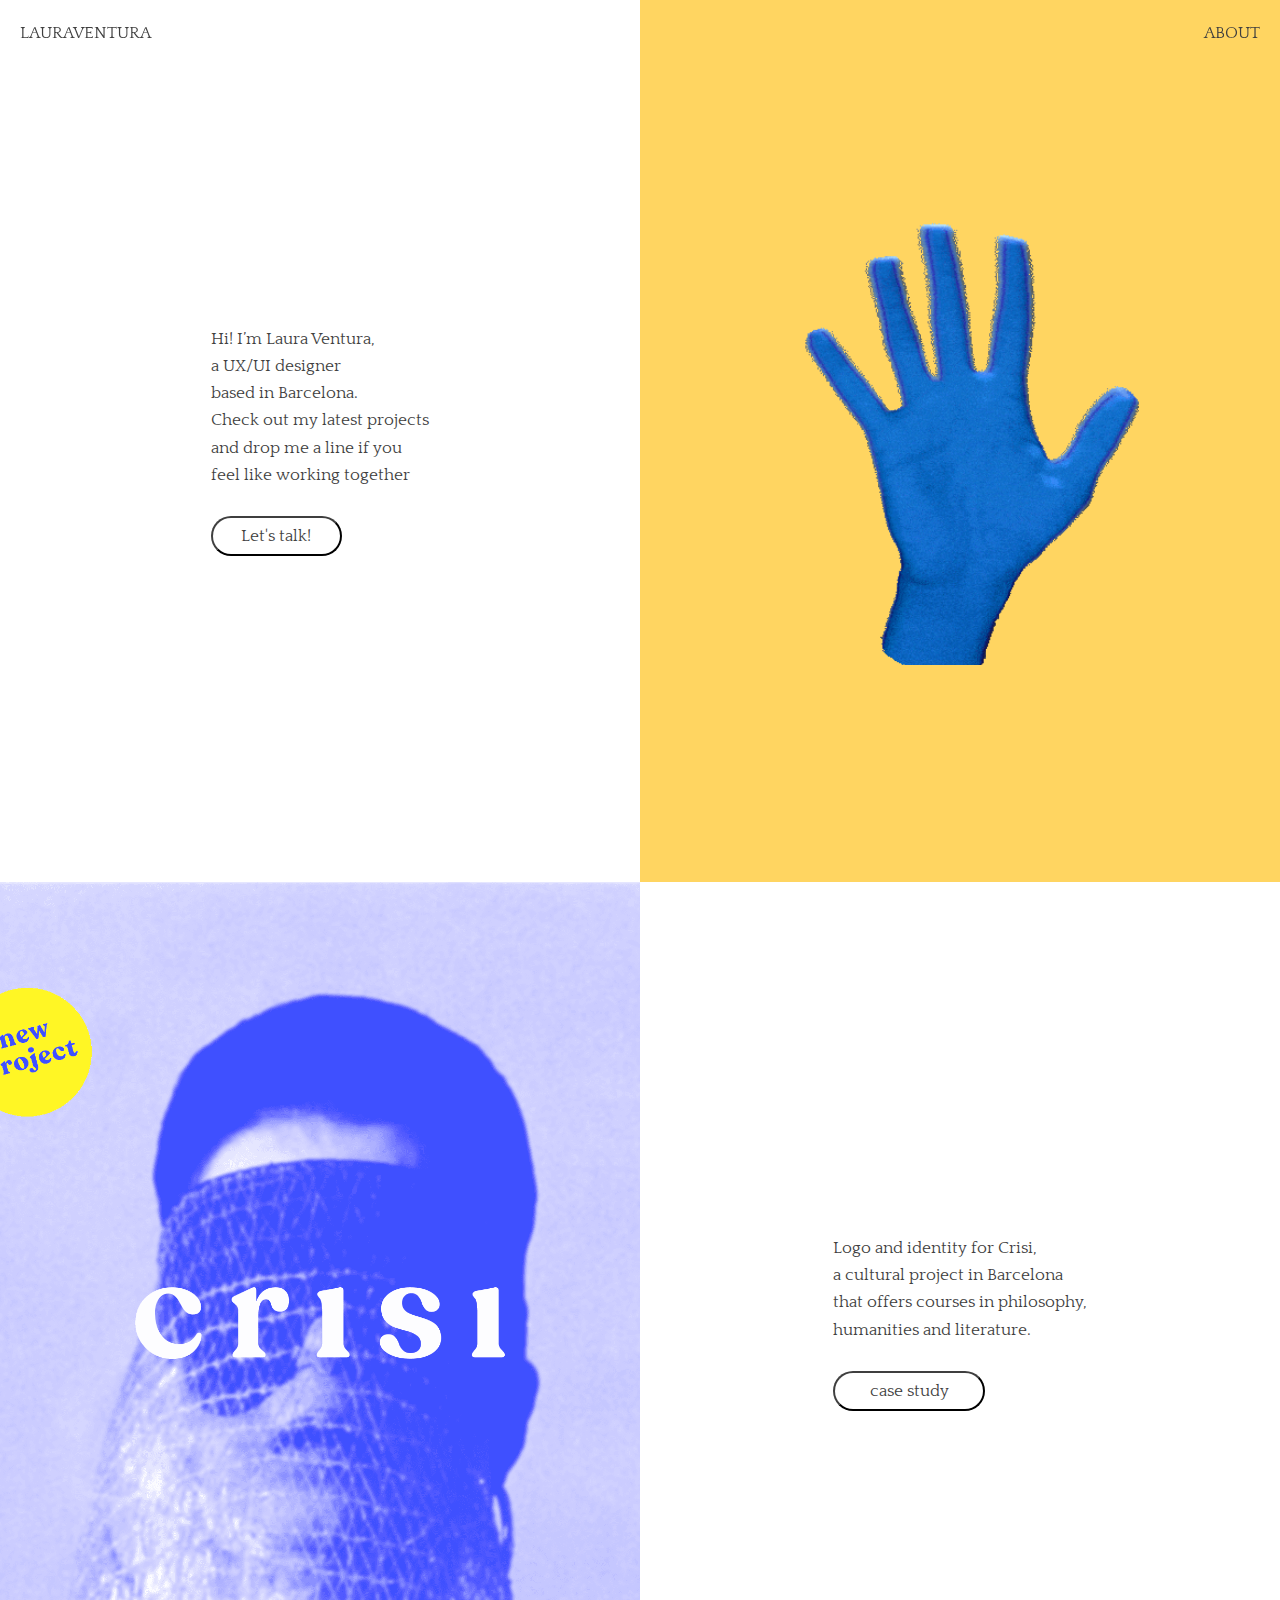
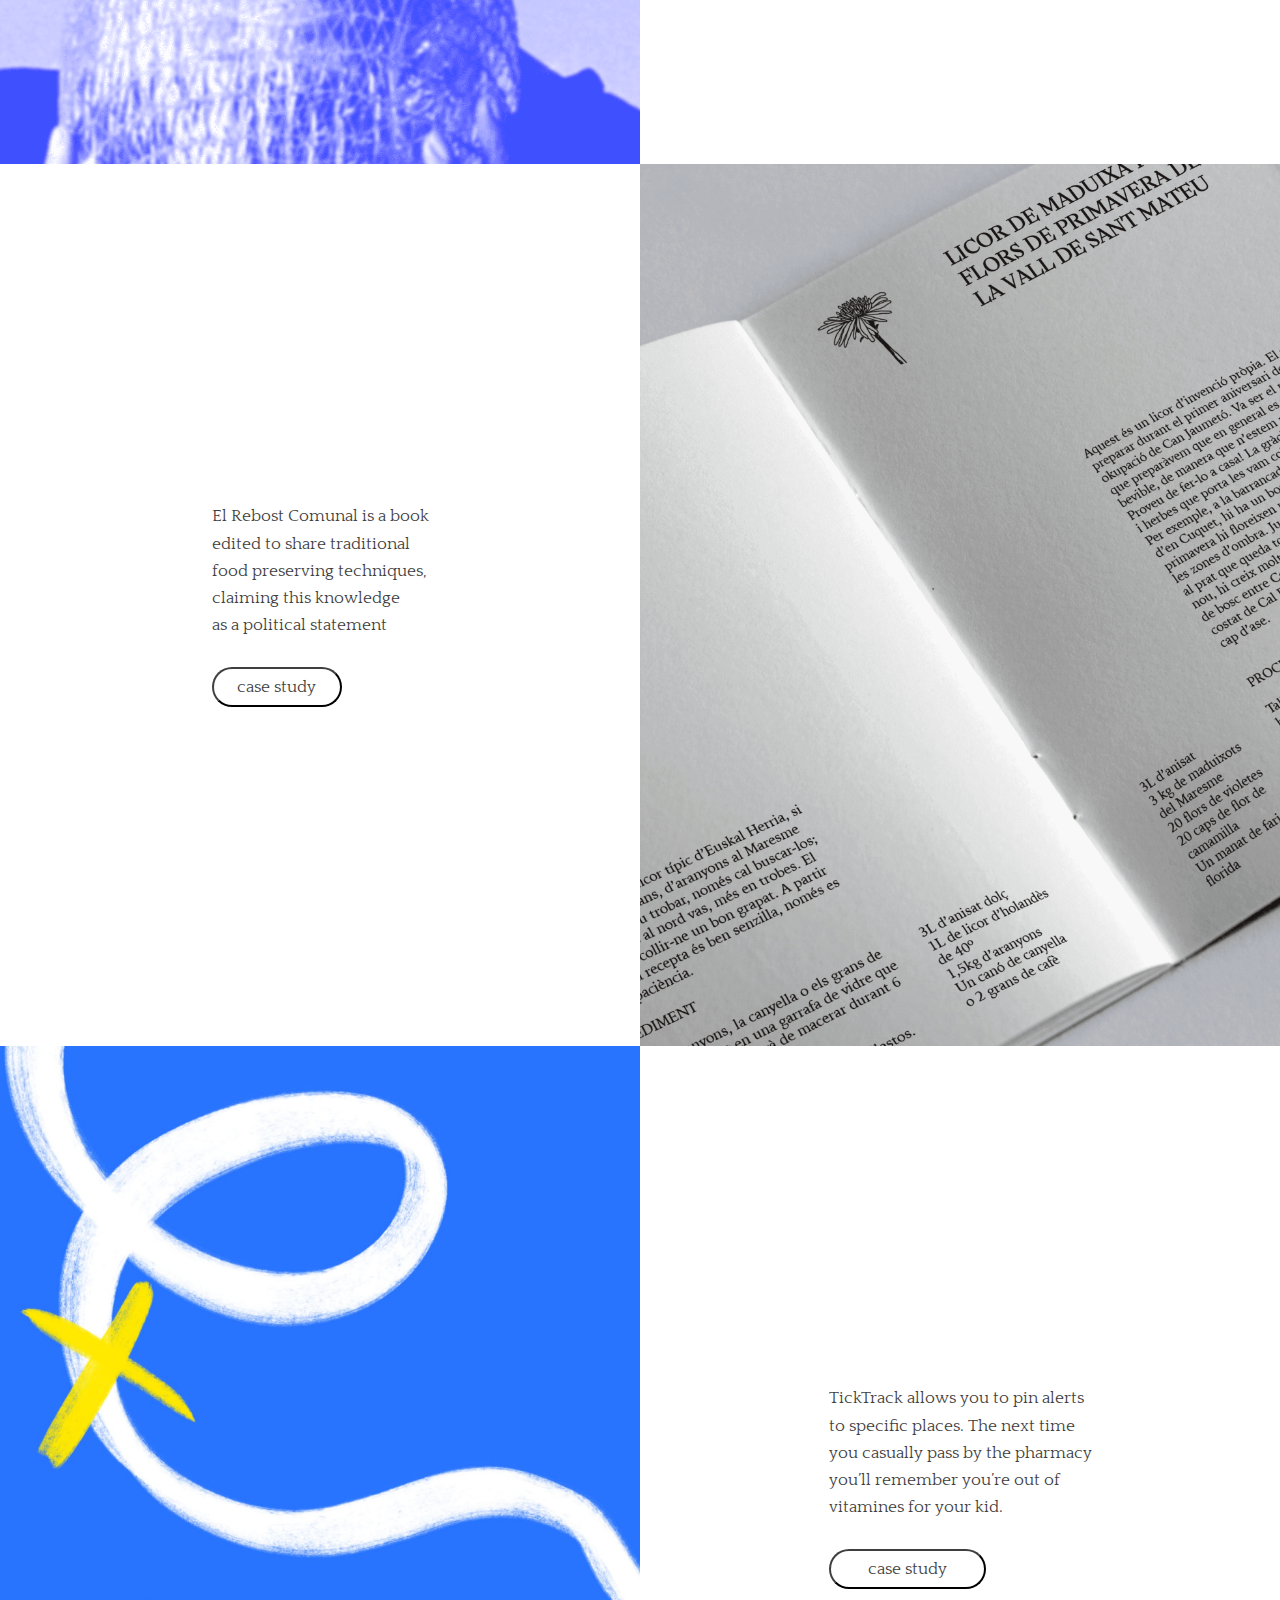
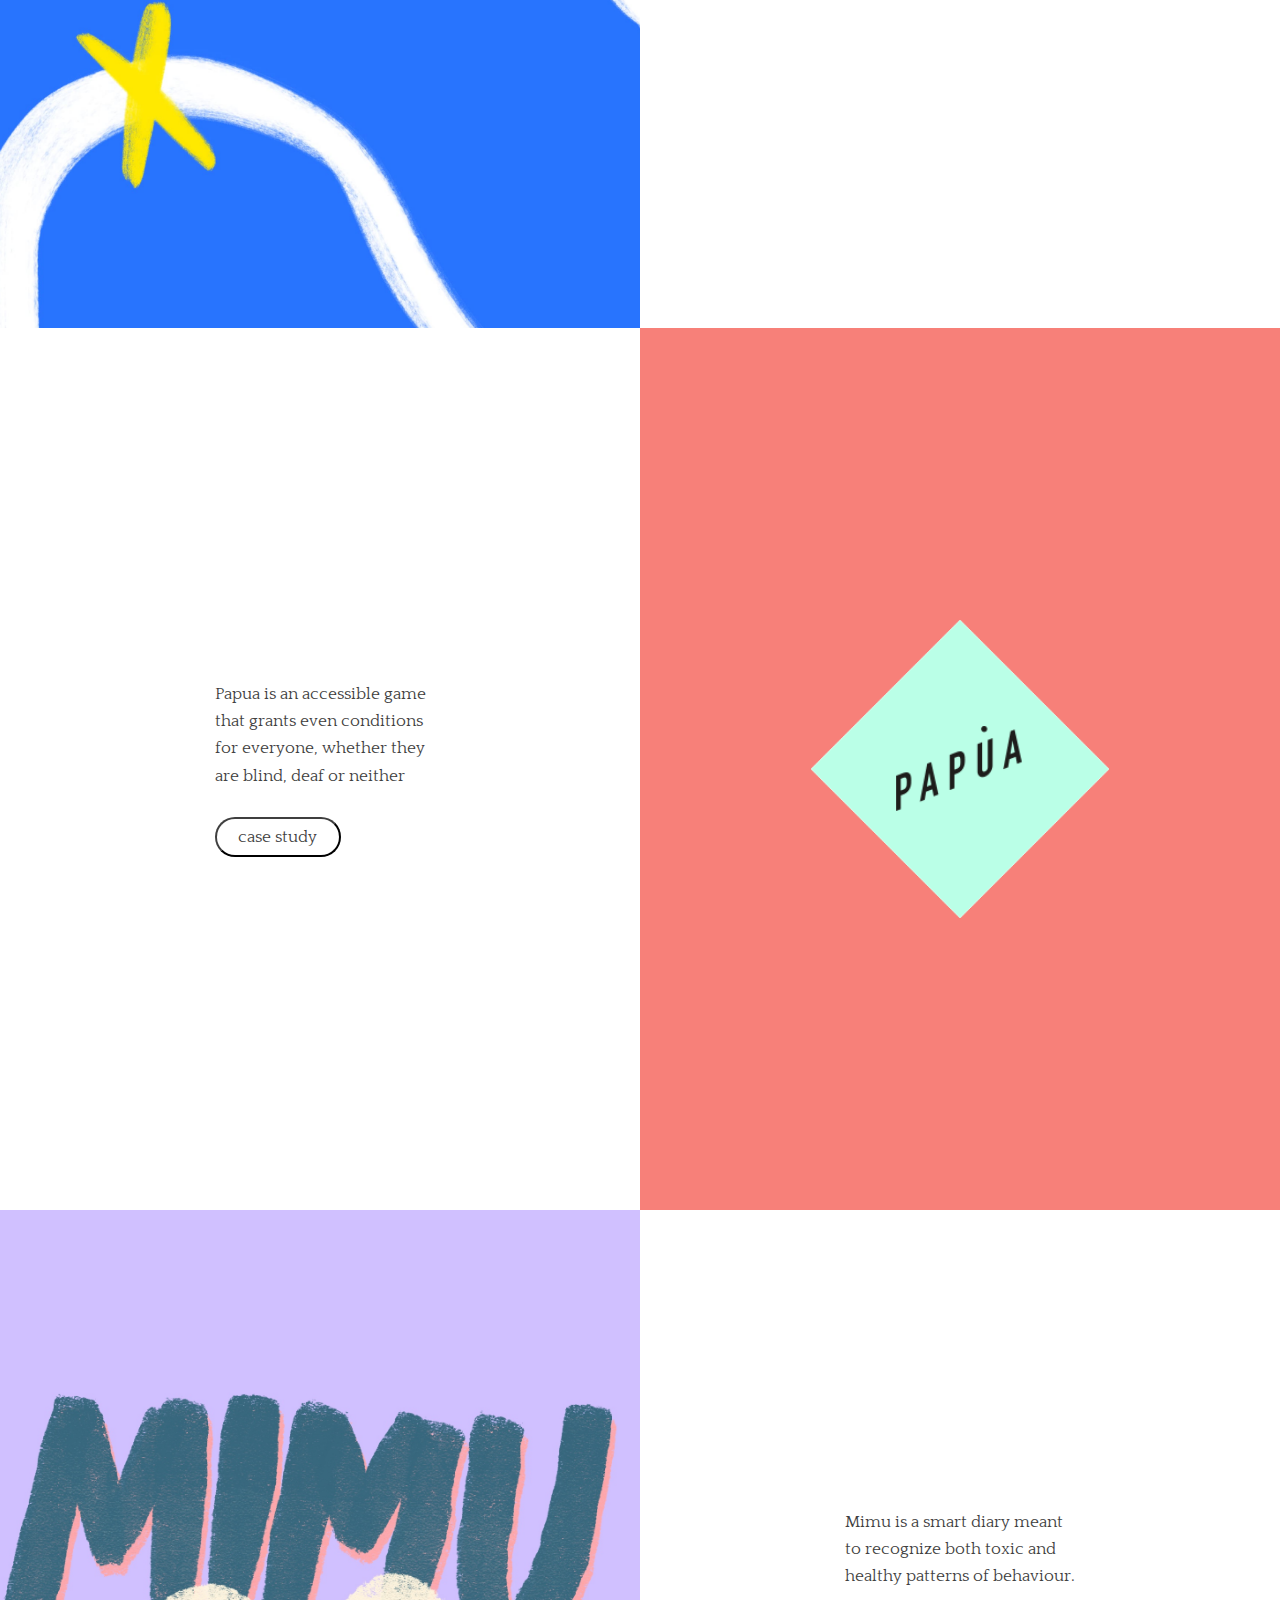
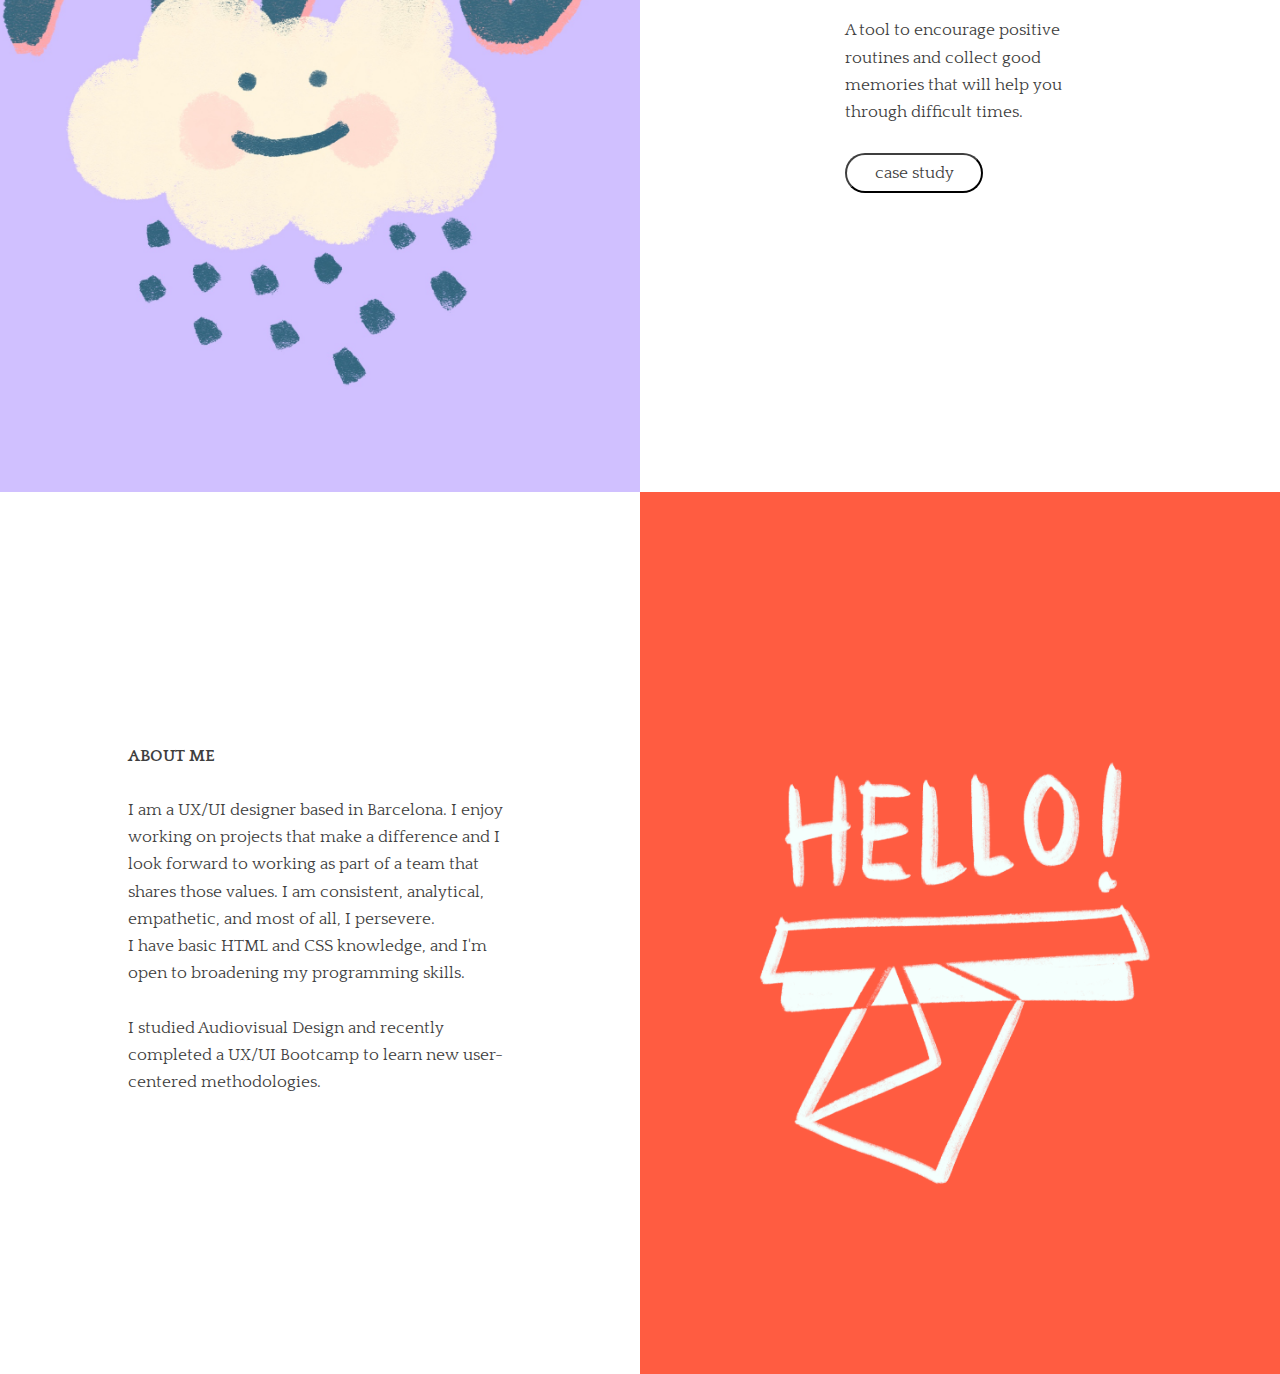
==== commit 4066957e: "index" ====
--- a/index.html
+++ b/index.html
@@ -138,7 +138,7 @@
             <!--papua-->
             <section id='secciopapua' class="seccio">
 
-                <div class="bloc vermellclar">
+                <div class="bloc">
                     <div class="text">
                         <p>Papua is an accessible game<br> 
                             that grants even conditions<br> 
@@ -155,13 +155,13 @@
                     <a class="next" href="#secciojiminy">&#8609;</a>
 
                 </div>  
-                <div class="bloc imatge papua"></div>
+                <div class="bloc imatge vermell papua"></div>
             </section> 
 
             <!--mimu-->
             <section id='secciomimu' class="seccio">
-
-                    <div class="bloc groclar">
+                    <div class="bloc imatge mimu"></div>
+                    <div class="bloc">
                         <div class="text">
                             <p>Mimu is a smart diary meant<br> 
                             to recognize both toxic and<br> 
@@ -182,12 +182,12 @@
                         <a class="next" href="#secciopapua">&#8609;</a>
     
                     </div>  
-                    <div class="bloc imatge mimu"></div>
+                    
                 </section>  
 
             <!--call me maybe-->
             <section id="seccioabout" class="seccio">
-                <div class="bloc imatge callme"></div>
+                
                 <div class="bloc blanc">
                     <div class="text about">
                         <h2>ABOUT ME<br><br></h2>
@@ -204,7 +204,7 @@
                     </div>
                     
                 </div>
-                
+                <div class="bloc imatge callme"></div>
             </section> 
             
             
--- a/css/styles.css
+++ b/css/styles.css
@@ -43,7 +43,7 @@
 .menu_projecte{
     position: fixed;
     z-index: 2;
-    bottom: 20px;
+    bottom: 60px;
     left: 20px;  
     font-size: 13px;
     opacity: 0.9;
@@ -97,10 +97,15 @@
     right: 20px;
 }
 
+.bottom_left{
+    BOTTOM:20px;
+    left: 20px;
+}
+
 #bottom_dr{
     transform: rotate(-90deg);
-    bottom: 70px;
-    right: -30px;
+    bottom: 80px;
+    right: -35px;
     opacity: 1;
     transition: all 0.5s ease-in-out;
 
@@ -215,6 +220,15 @@
     height: 100%;
     position: relative;
     background-image: url(../img/rebost.png);
+    background-position: center; 
+    background-repeat: no-repeat; 
+    background-size: cover;
+}
+
+.bloc.imatge.rebost2{
+    height: 100%;
+    position: relative;
+    background-image: url(../img/portada_rebost.png);
     background-position: center; 
     background-repeat: no-repeat; 
     background-size: cover;
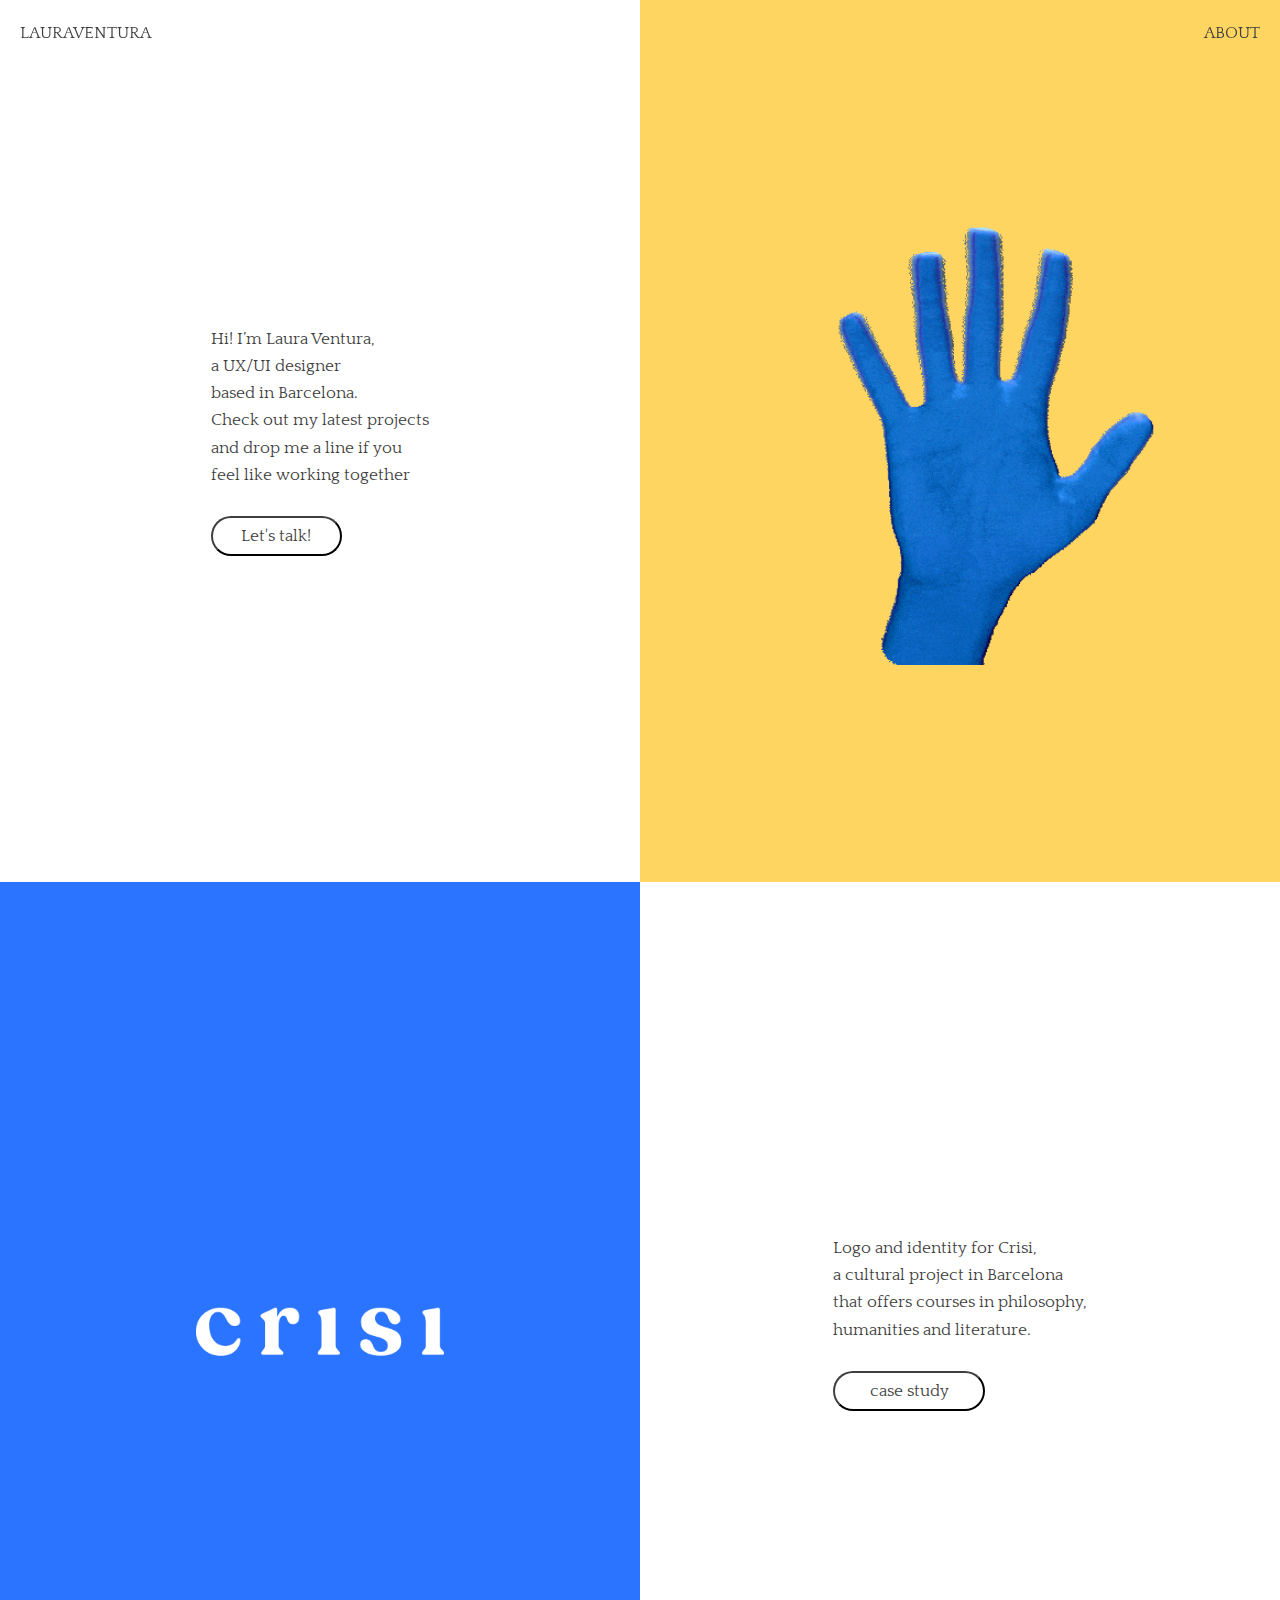
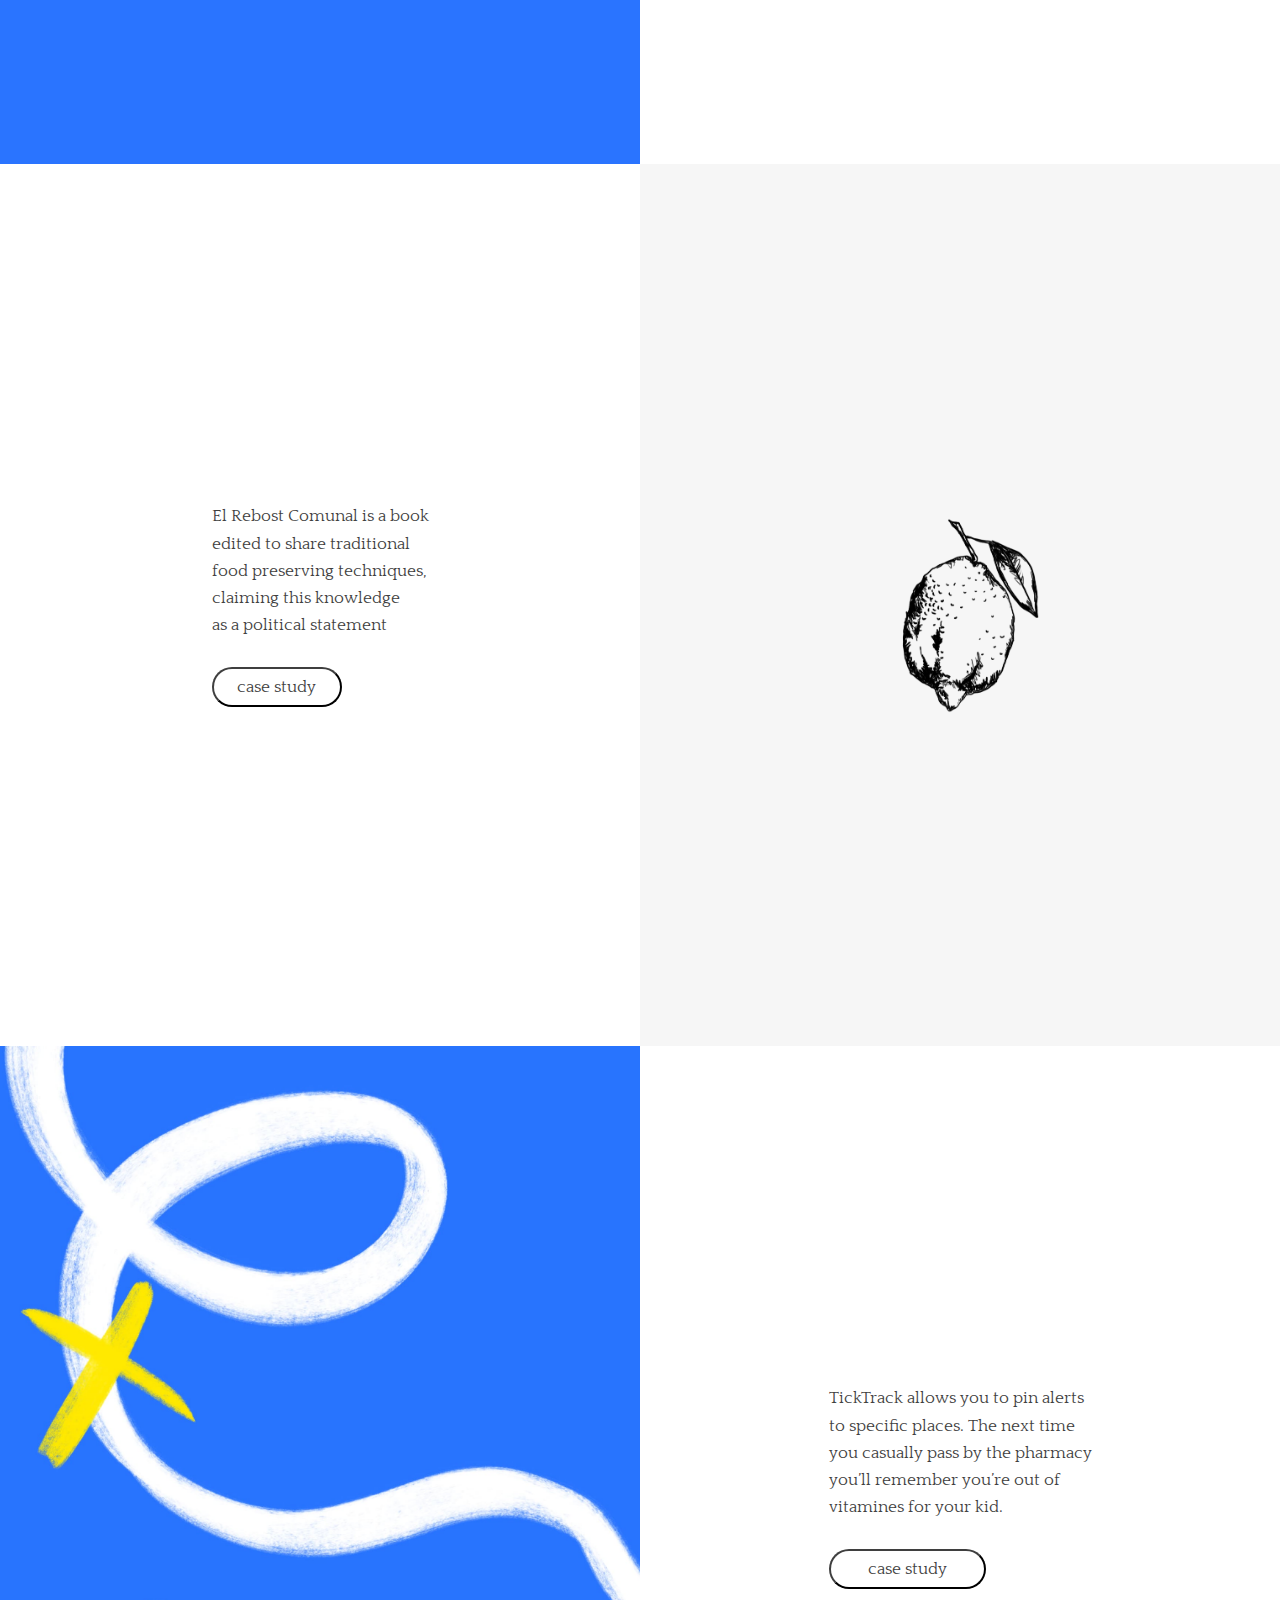
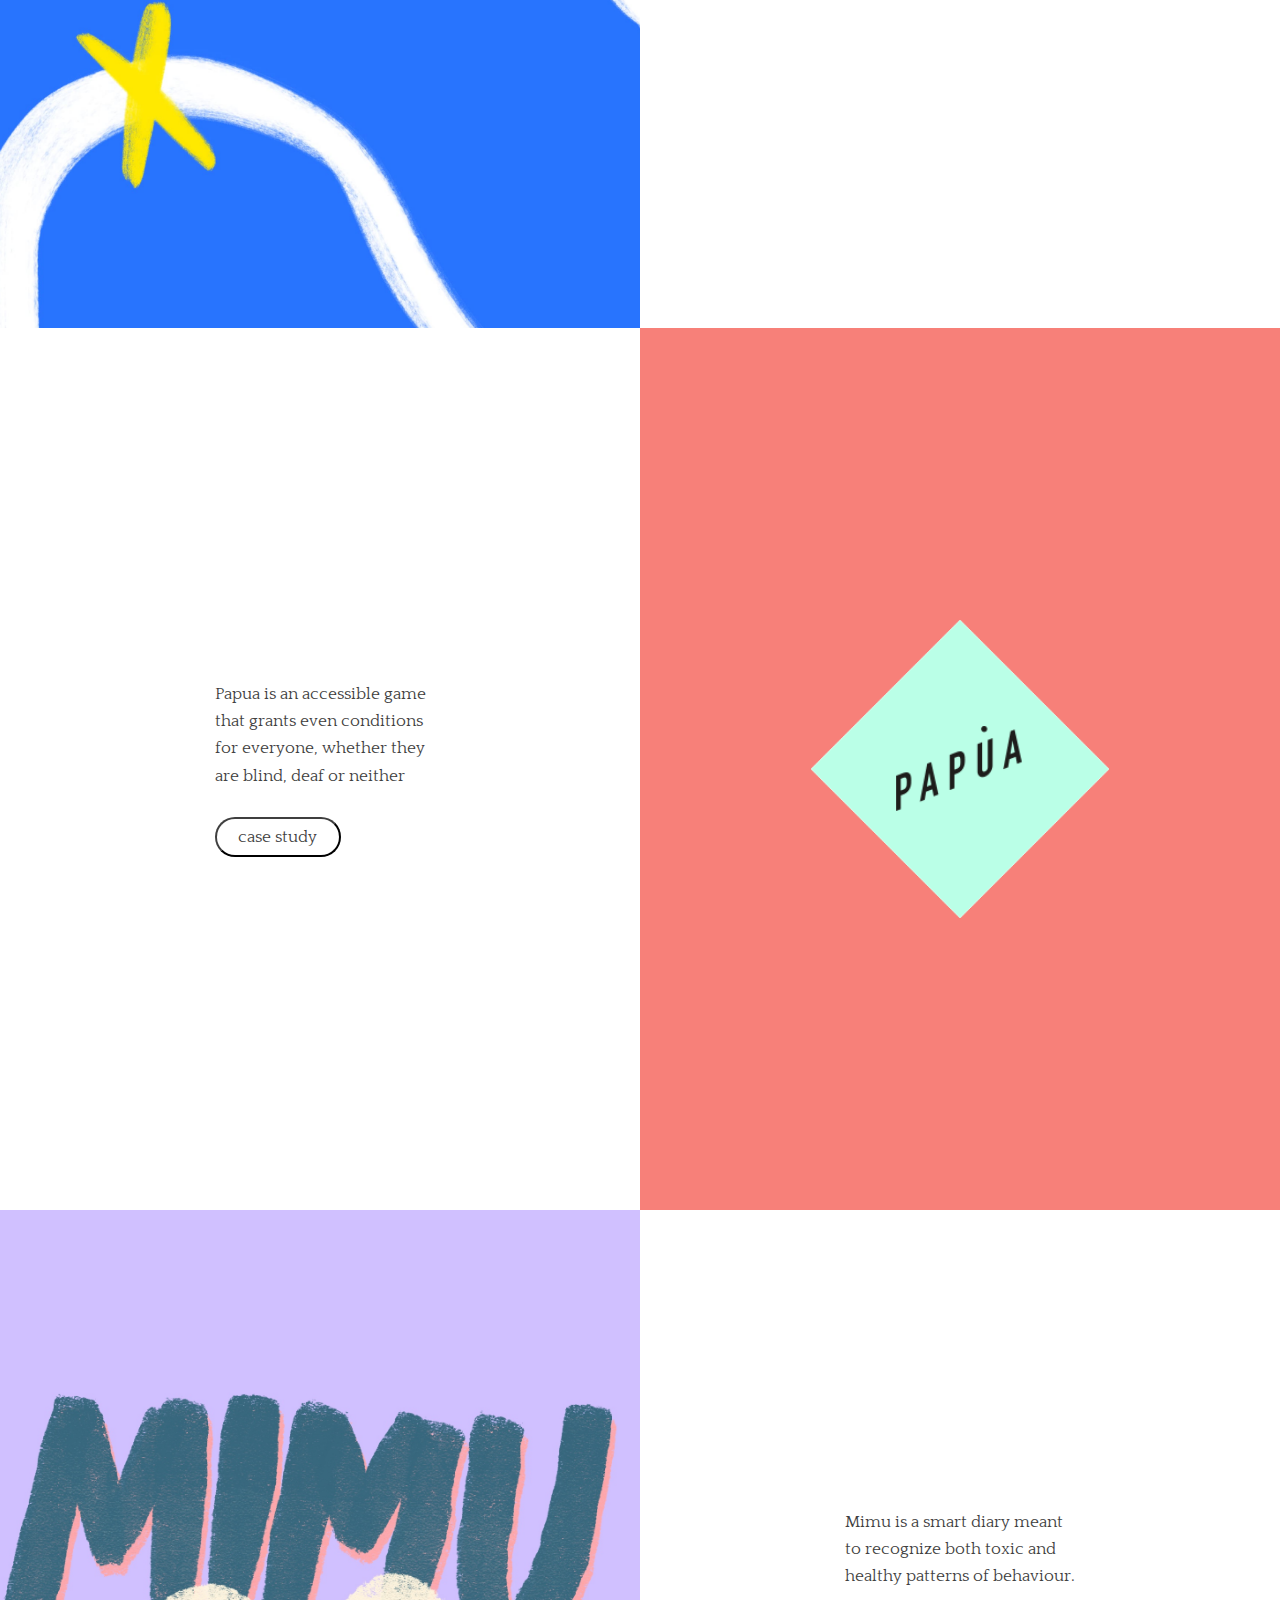
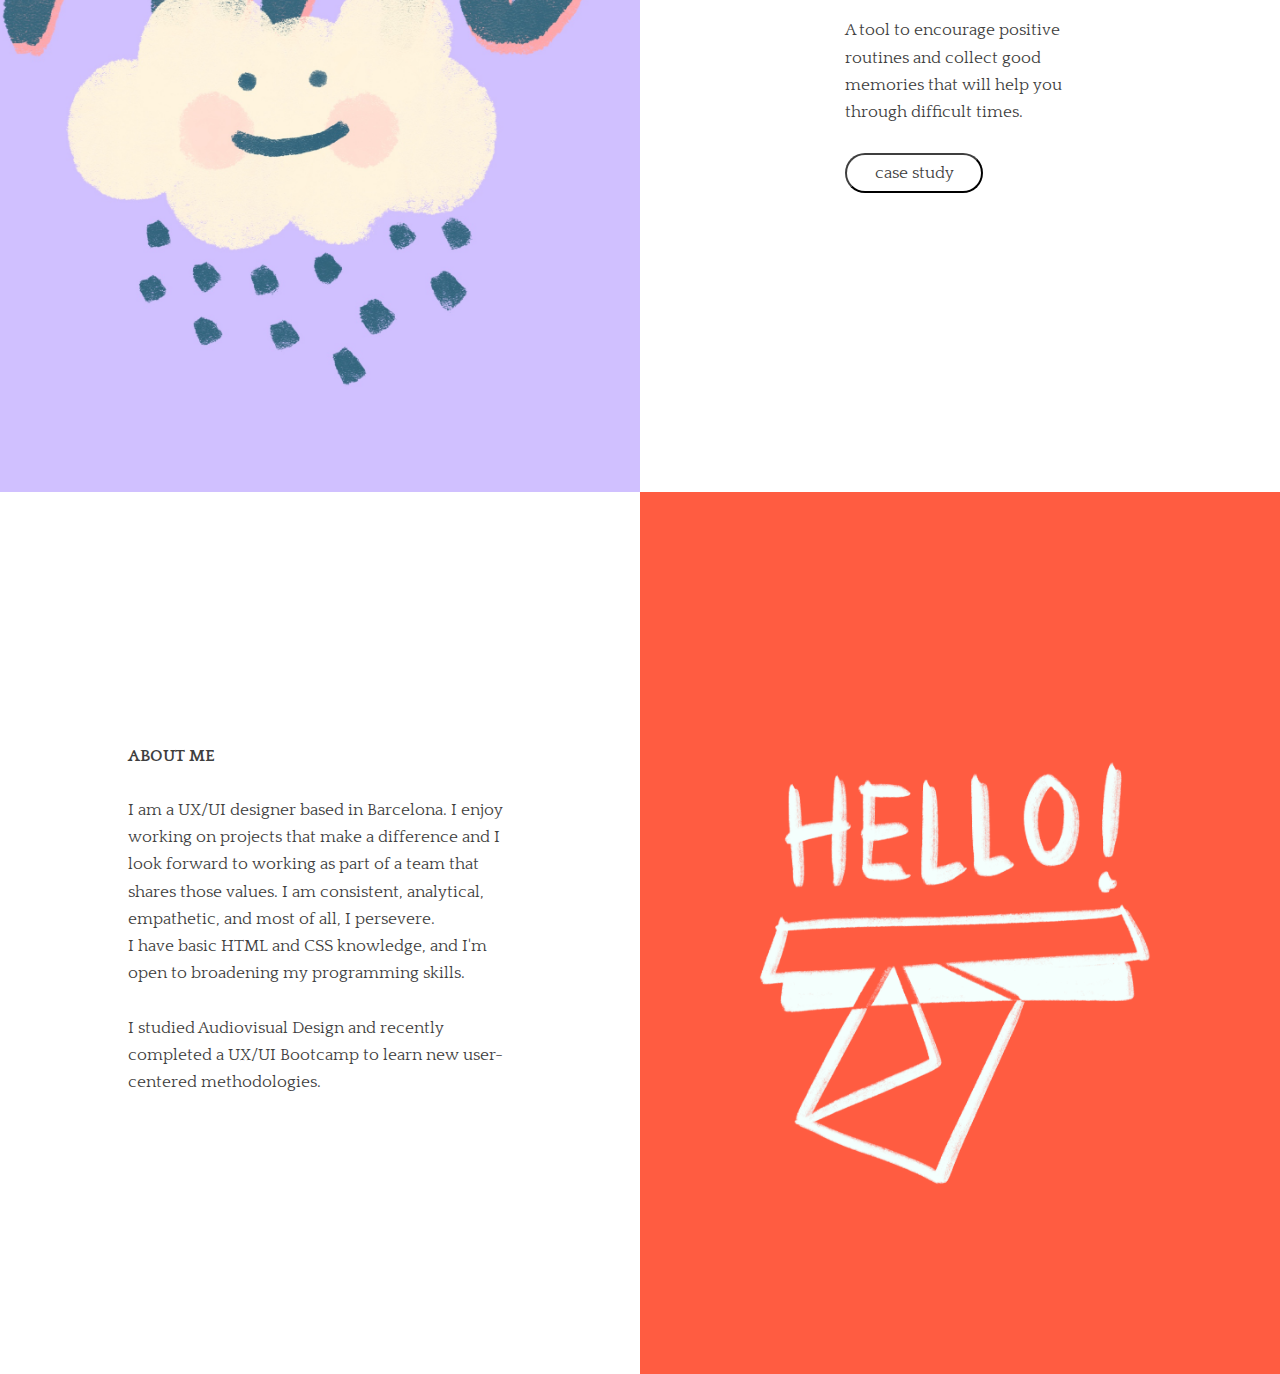
==== commit 2d39f246: "img_linkt_to_page" ====
--- a/index.html
+++ b/index.html
@@ -66,7 +66,7 @@
 
              <!--crisi-->
              <section id="secciocrisi" class="seccio">
-                <div class="bloc imatge crisi"></div>
+                <a class="bloc imatge crisi_home" href="crisi.html"></a>
                 <div class="bloc">
                     <div class="text">
                         <p>Logo and identity for <i>Crisi</i>,<br>
@@ -106,7 +106,7 @@
                     <a class="next" href="#secciojiminy">&#8609;</a>
 
                 </div>  
-                <div class="bloc imatge rebost"></div>
+                <a class="bloc imatge fonsgris2 rebost_llimona" href="rebost.html"></a>
             </section>                        
 
 
@@ -116,7 +116,7 @@
 
              <!--jiminy-->
              <section id="secciojiminy" class="seccio">
-                <div class="bloc imatge jiminy"></div>
+                <a class="bloc imatge jiminy" href="ticktrack.html"></a>
                 <div class="bloc blanc">
                     <div class="text">
                         <p>TickTrack allows you to pin alerts<br>
@@ -155,12 +155,12 @@
                     <a class="next" href="#secciojiminy">&#8609;</a>
 
                 </div>  
-                <div class="bloc imatge vermell papua"></div>
+                <a class="bloc imatge vermell papua" href="papua.html"></a>
             </section> 
 
             <!--mimu-->
             <section id='secciomimu' class="seccio">
-                    <div class="bloc imatge mimu"></div>
+                <a class="bloc imatge mimu" href="mimu.html"></a>
                     <div class="bloc">
                         <div class="text">
                             <p>Mimu is a smart diary meant<br> 
--- a/css/styles.css
+++ b/css/styles.css
@@ -270,6 +270,15 @@
     background-size: cover;
 }
 
+.bloc.imatge.rebost_llimona{
+    height: 100%;
+    position: relative;
+    background-image: url(../img/rebost_llimona.png);
+    background-position: center; 
+    background-repeat: no-repeat; 
+    background-size: cover;
+}
+
 .bloc.imatge.rebost_layout{
     height: 100%;
     position: relative;
@@ -319,6 +328,15 @@
     height: 100%;
     position: relative;
     background-image: url(../img/crisi.png);
+    background-position: center; 
+    background-repeat: no-repeat; 
+    background-size: cover;
+}
+
+.bloc.imatge.crisi_home{
+    height: 100%;
+    position: relative;
+    background-image: url(../img/crisi_home.png);
     background-position: center; 
     background-repeat: no-repeat; 
     background-size: cover;
@@ -468,6 +486,7 @@
 .groc{background-color: #FFD561;}
 .groclar{background-color: #FFF9E9;}
 .grocpersonamimu{background-color: #FFF6AE;}
+.grocllimona{background-color: #FFE974;}
 .taronja{background-color: #FFC677;}
 .lila{background-color: #095AF5;}
 .lilapapua{background-color: #776EFF}
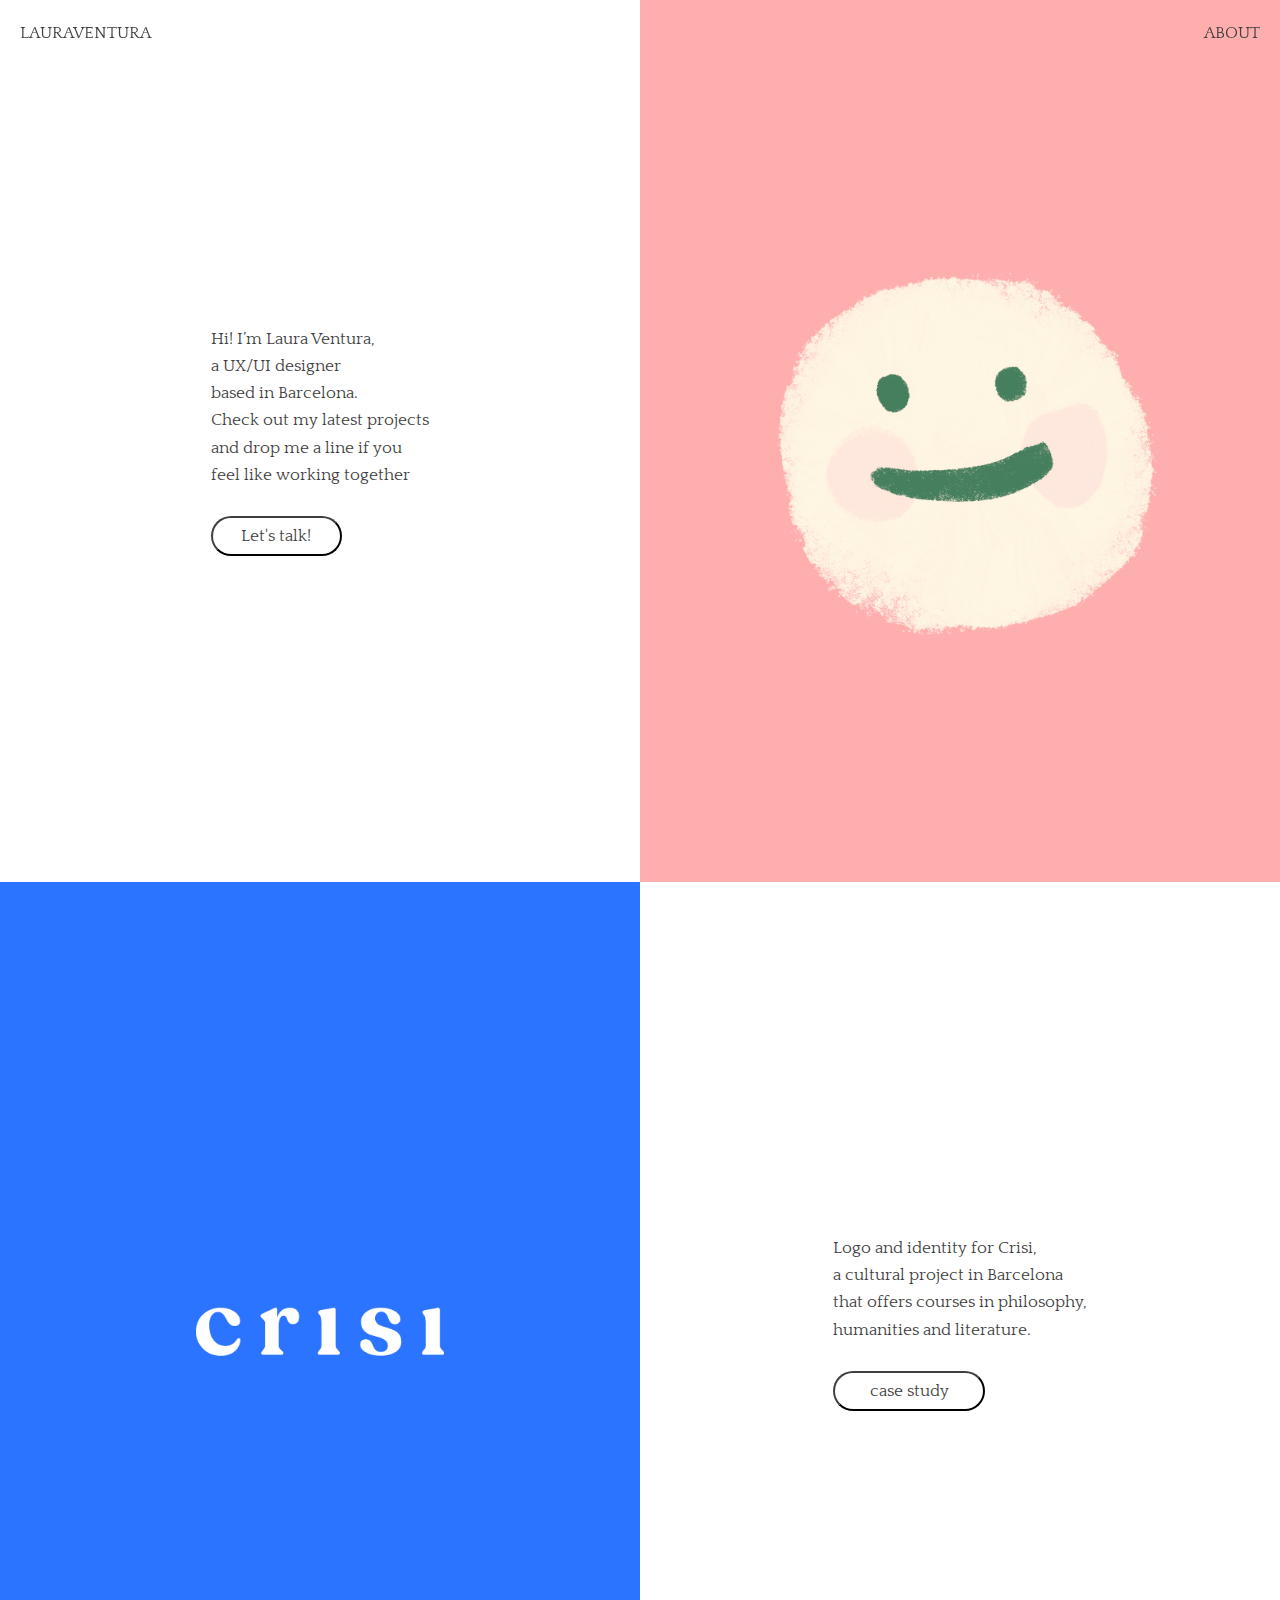
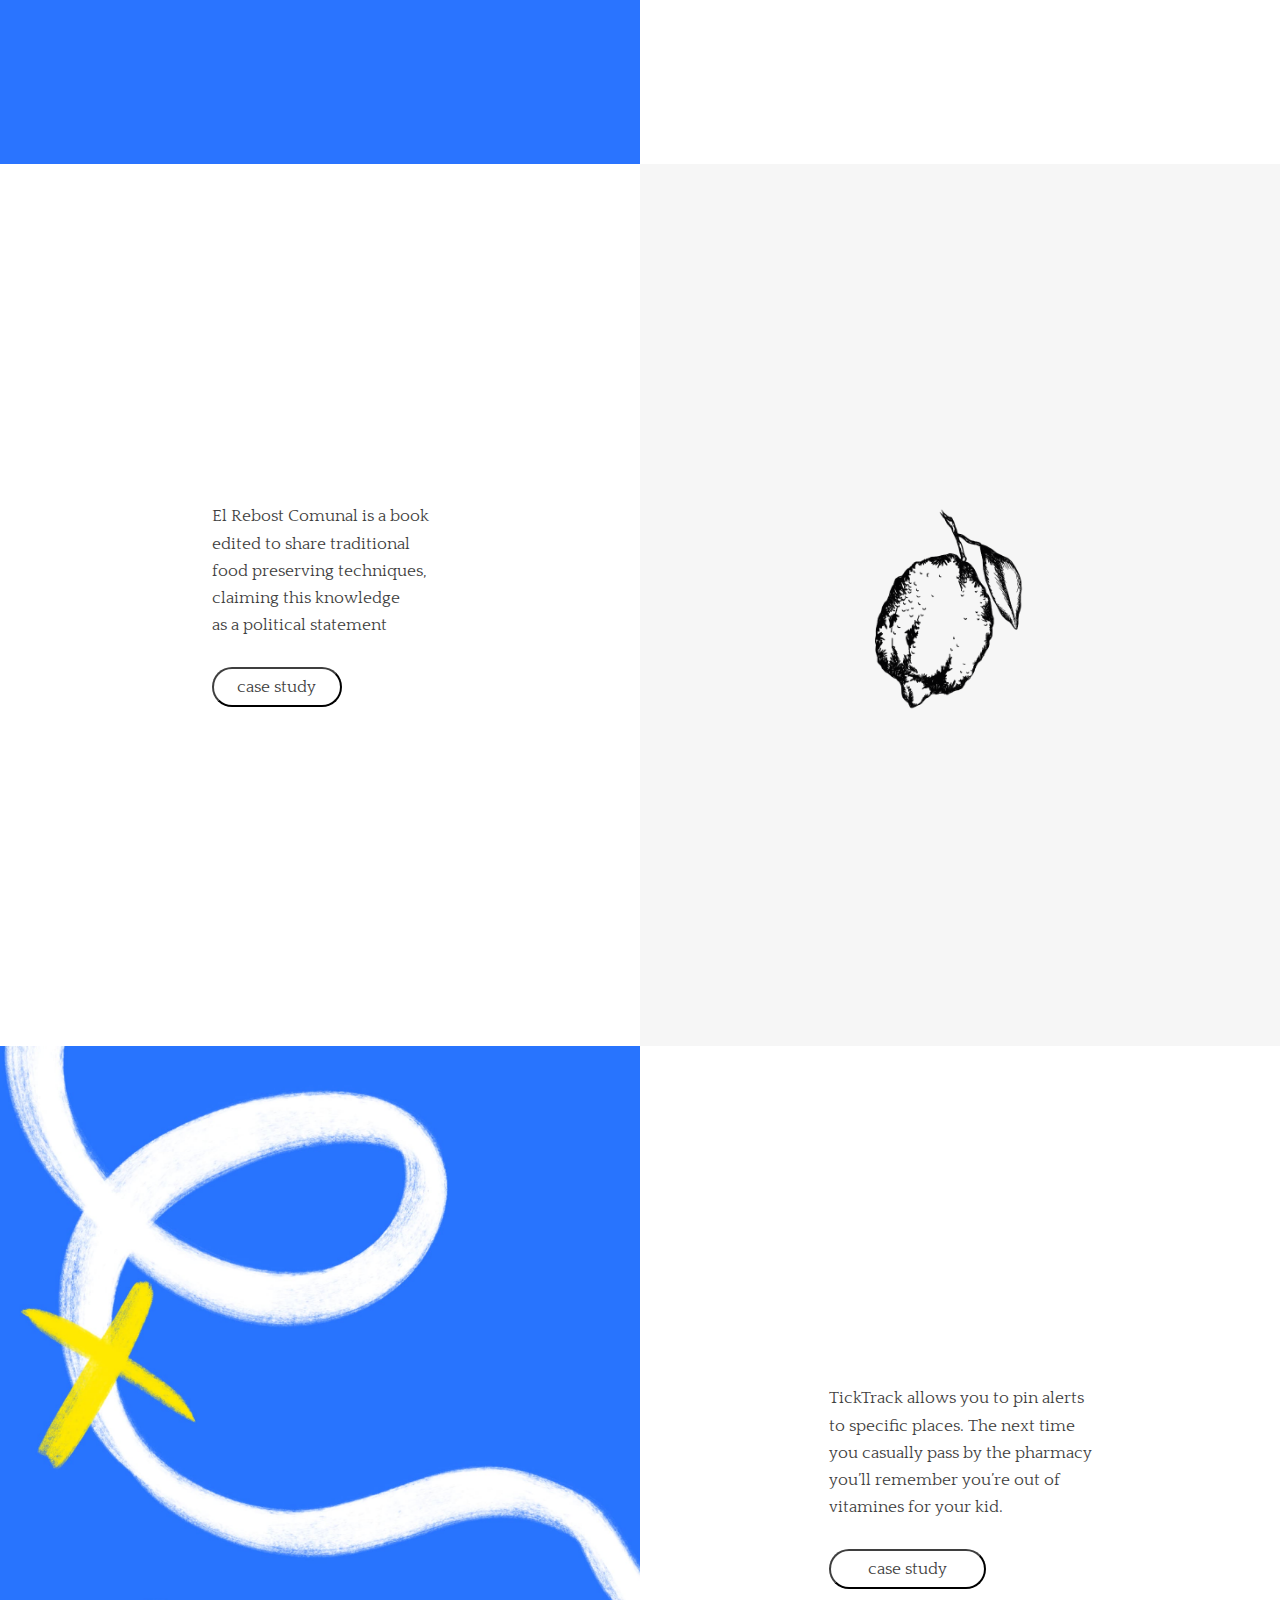
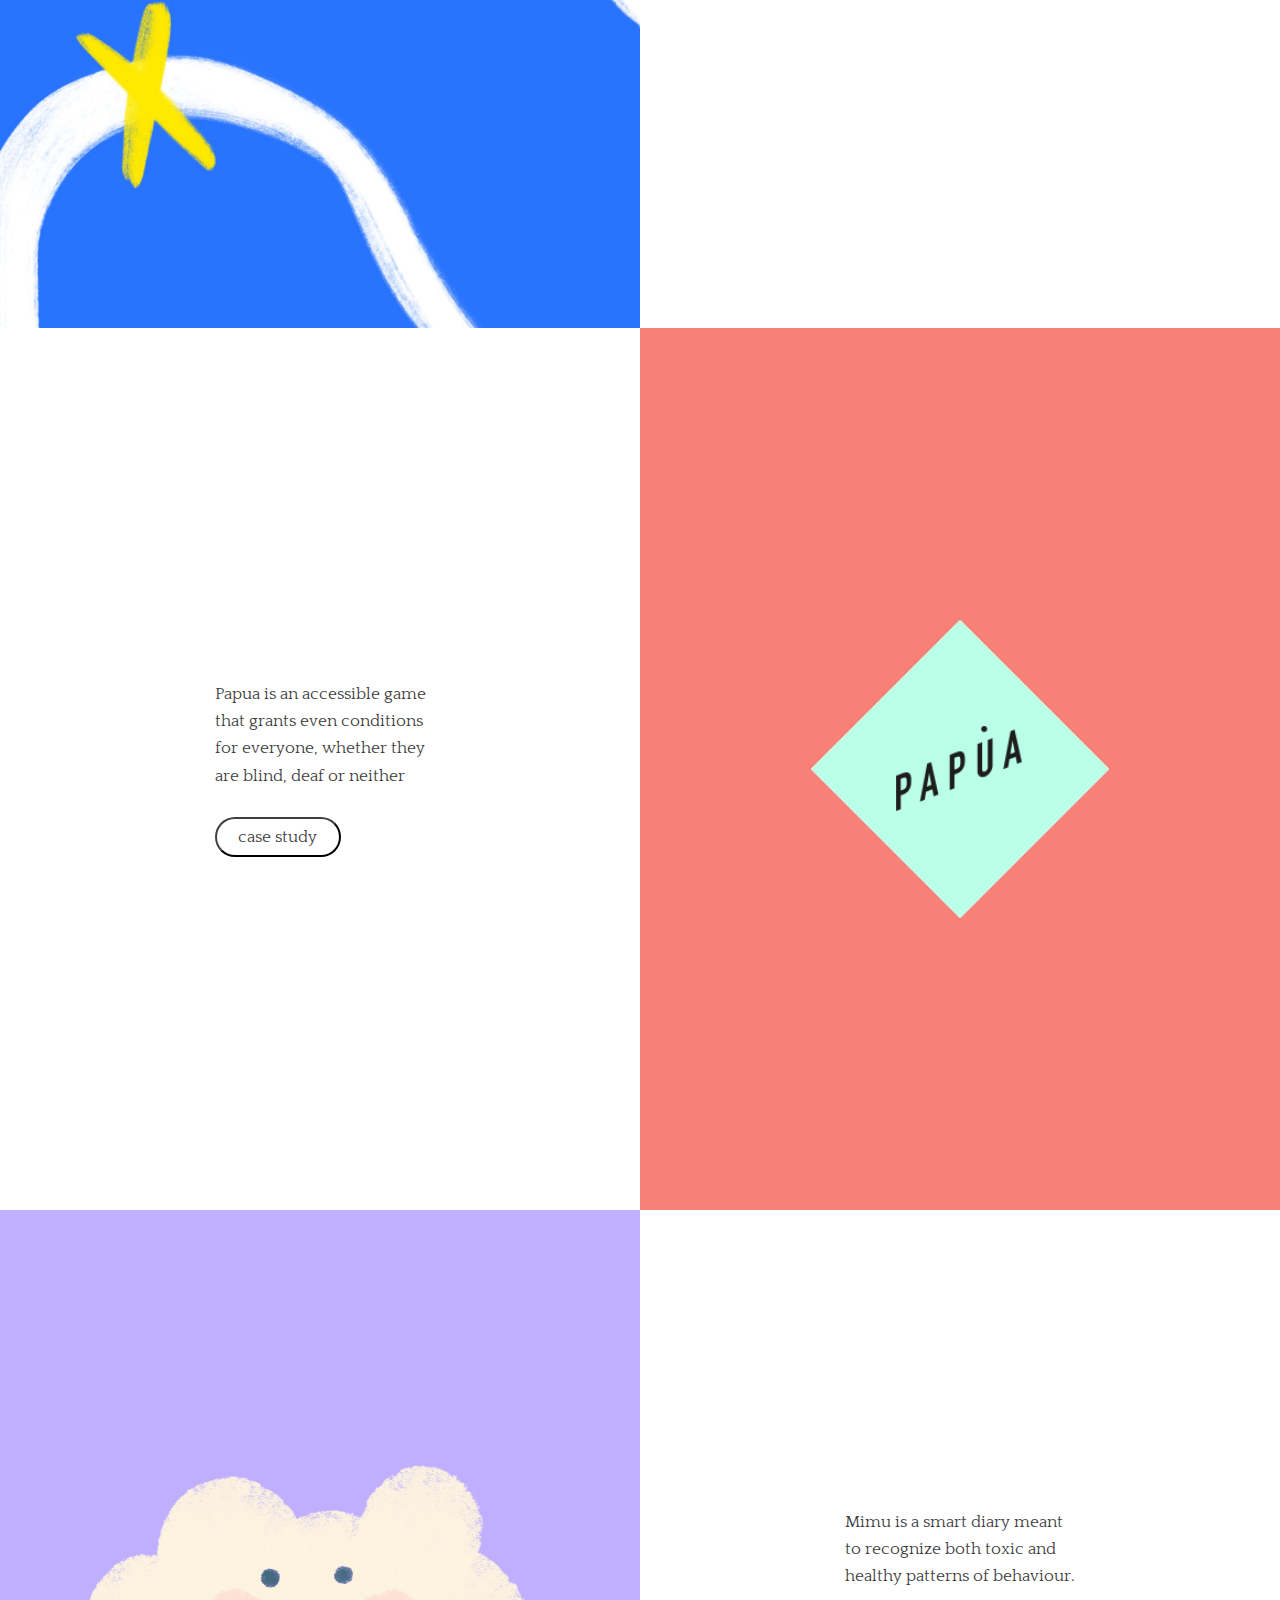
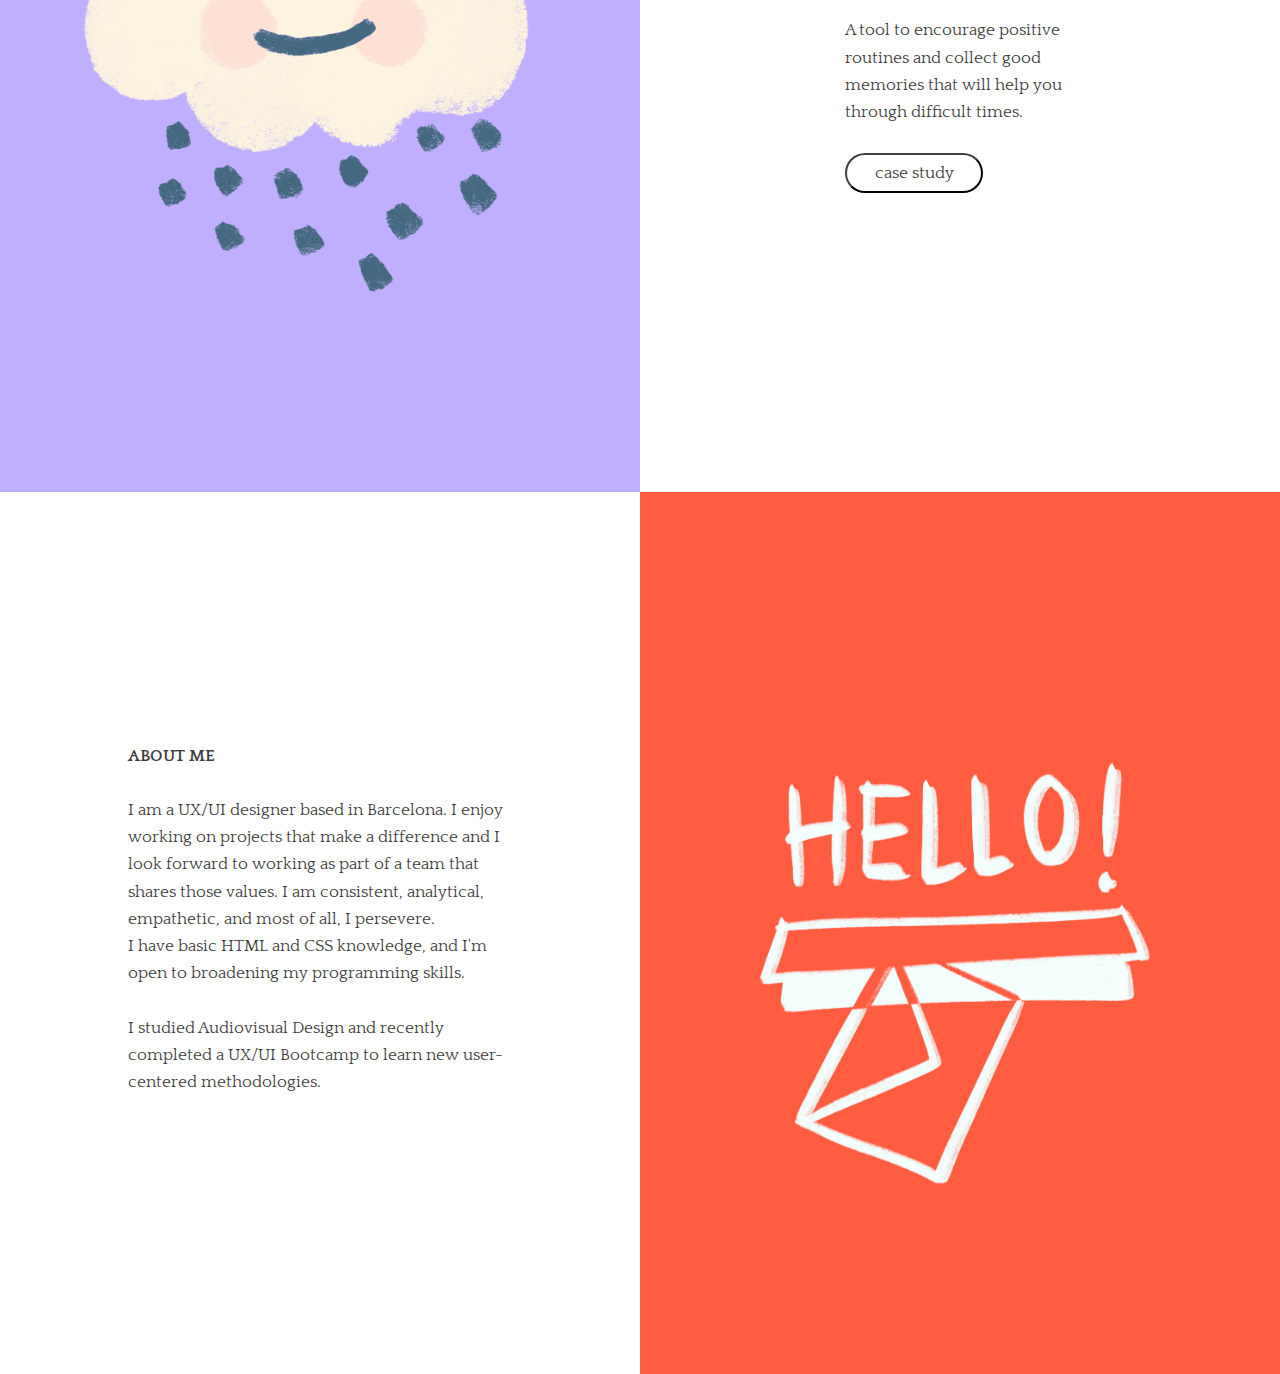
==== commit cee19442: "update" ====
--- a/index.html
+++ b/index.html
@@ -52,14 +52,14 @@
 
 
                 </div>
-
-                <div class="bloc groc foto">
+                <div class="bloc imatge home_hola"></div>
+                <!--<div class="bloc groc foto">
                     <div class="imatge waving">
                         <div class="aspect-ratio-square">
                             <img src="img/about_waving.gif" />
                         </div>
                     </div>
-                </div>
+                </div>-->
 
                 
             </section>
@@ -160,7 +160,7 @@
 
             <!--mimu-->
             <section id='secciomimu' class="seccio">
-                <a class="bloc imatge mimu" href="mimu.html"></a>
+                <a class="bloc imatge mimu_home" href="mimu.html"></a>
                     <div class="bloc">
                         <div class="text">
                             <p>Mimu is a smart diary meant<br> 
--- a/css/styles.css
+++ b/css/styles.css
@@ -161,6 +161,15 @@
 
 /* imatges */
 
+.bloc.imatge.home_hola{
+    height: 100%;
+    position: relative;
+    background-image: url(../img/home_hola.png);
+    background-position: center; 
+    background-repeat: no-repeat; 
+    background-size: cover;
+}
+
 .img_portada.rebost{
     width:100%;
     height: 98vh;
@@ -301,6 +310,15 @@
     height: 100%;
     position: relative;
     background-image: url(../img/mimuportada.jpg);
+    background-position: center; 
+    background-repeat: no-repeat; 
+    background-size: cover;
+}
+
+.bloc.imatge.mimu_home{
+    height: 100%;
+    position: relative;
+    background-image: url(../img/mimu_home.png);
     background-position: center; 
     background-repeat: no-repeat; 
     background-size: cover;
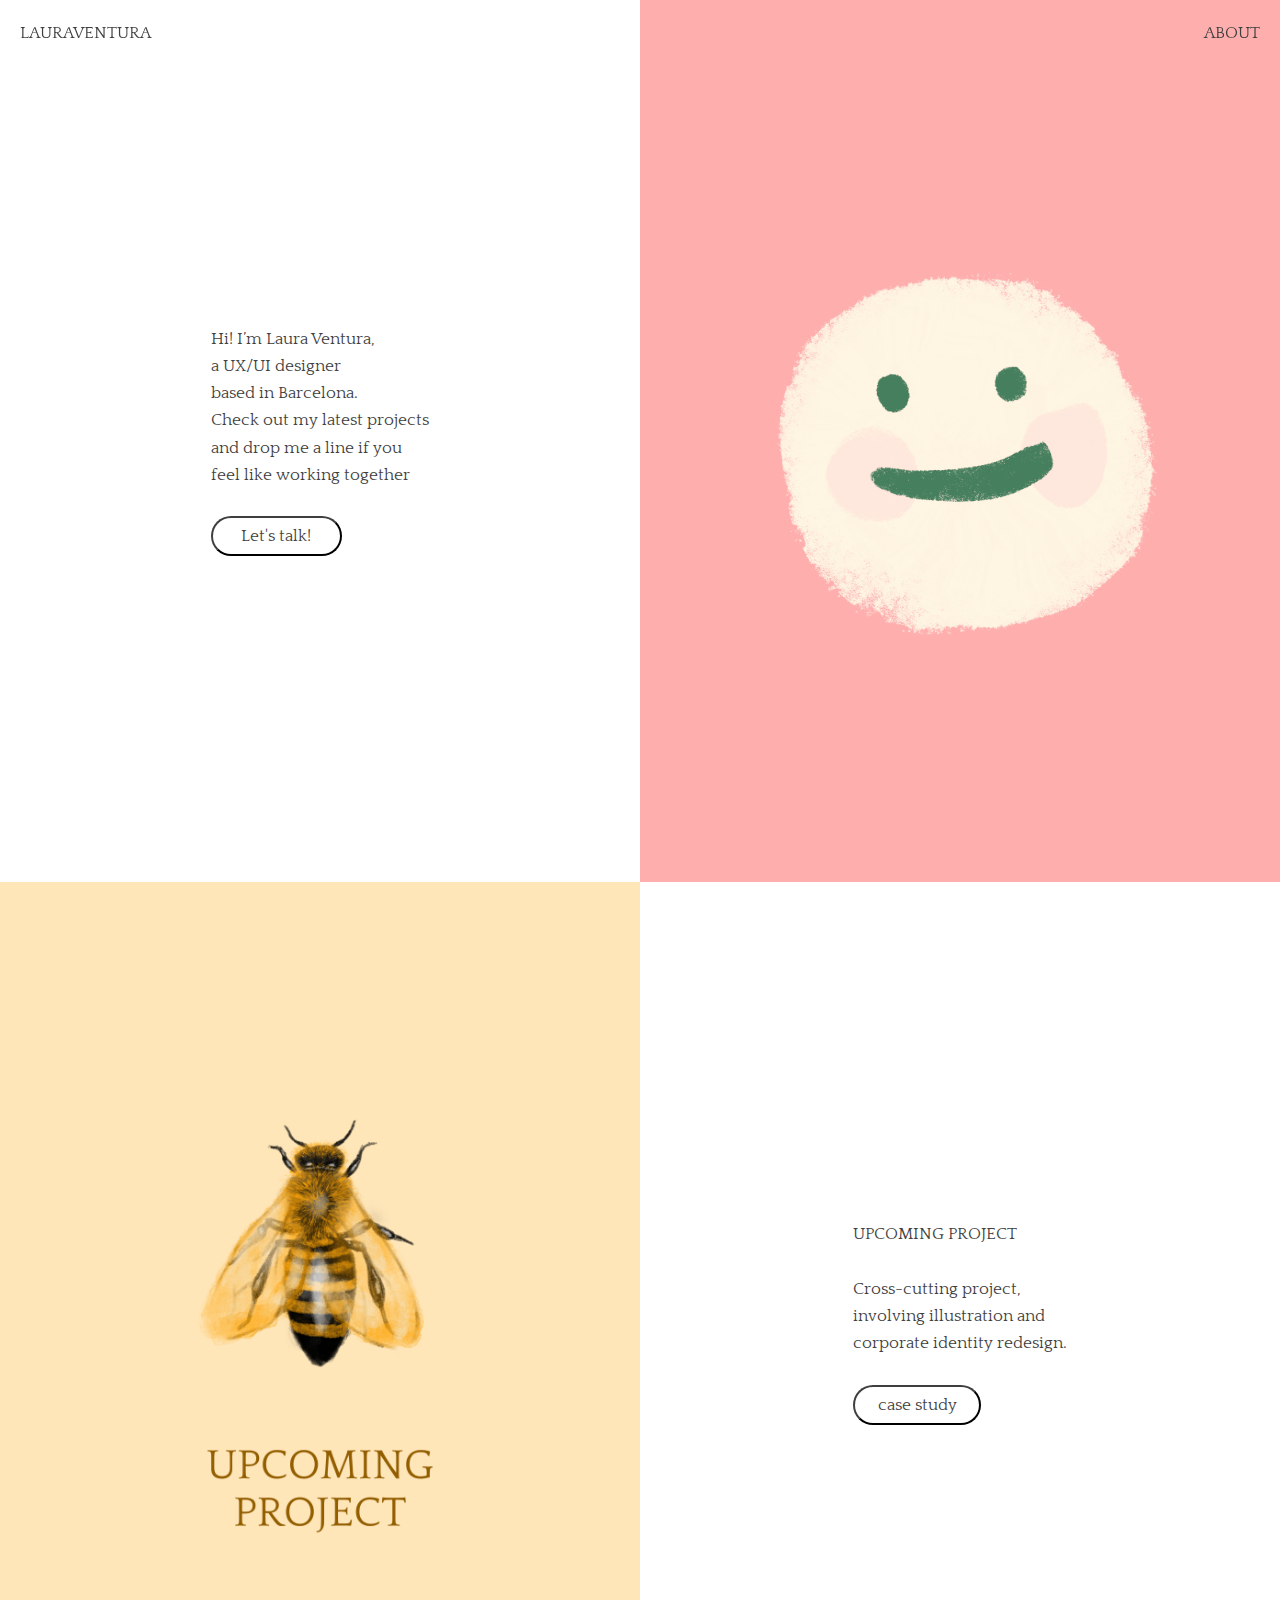
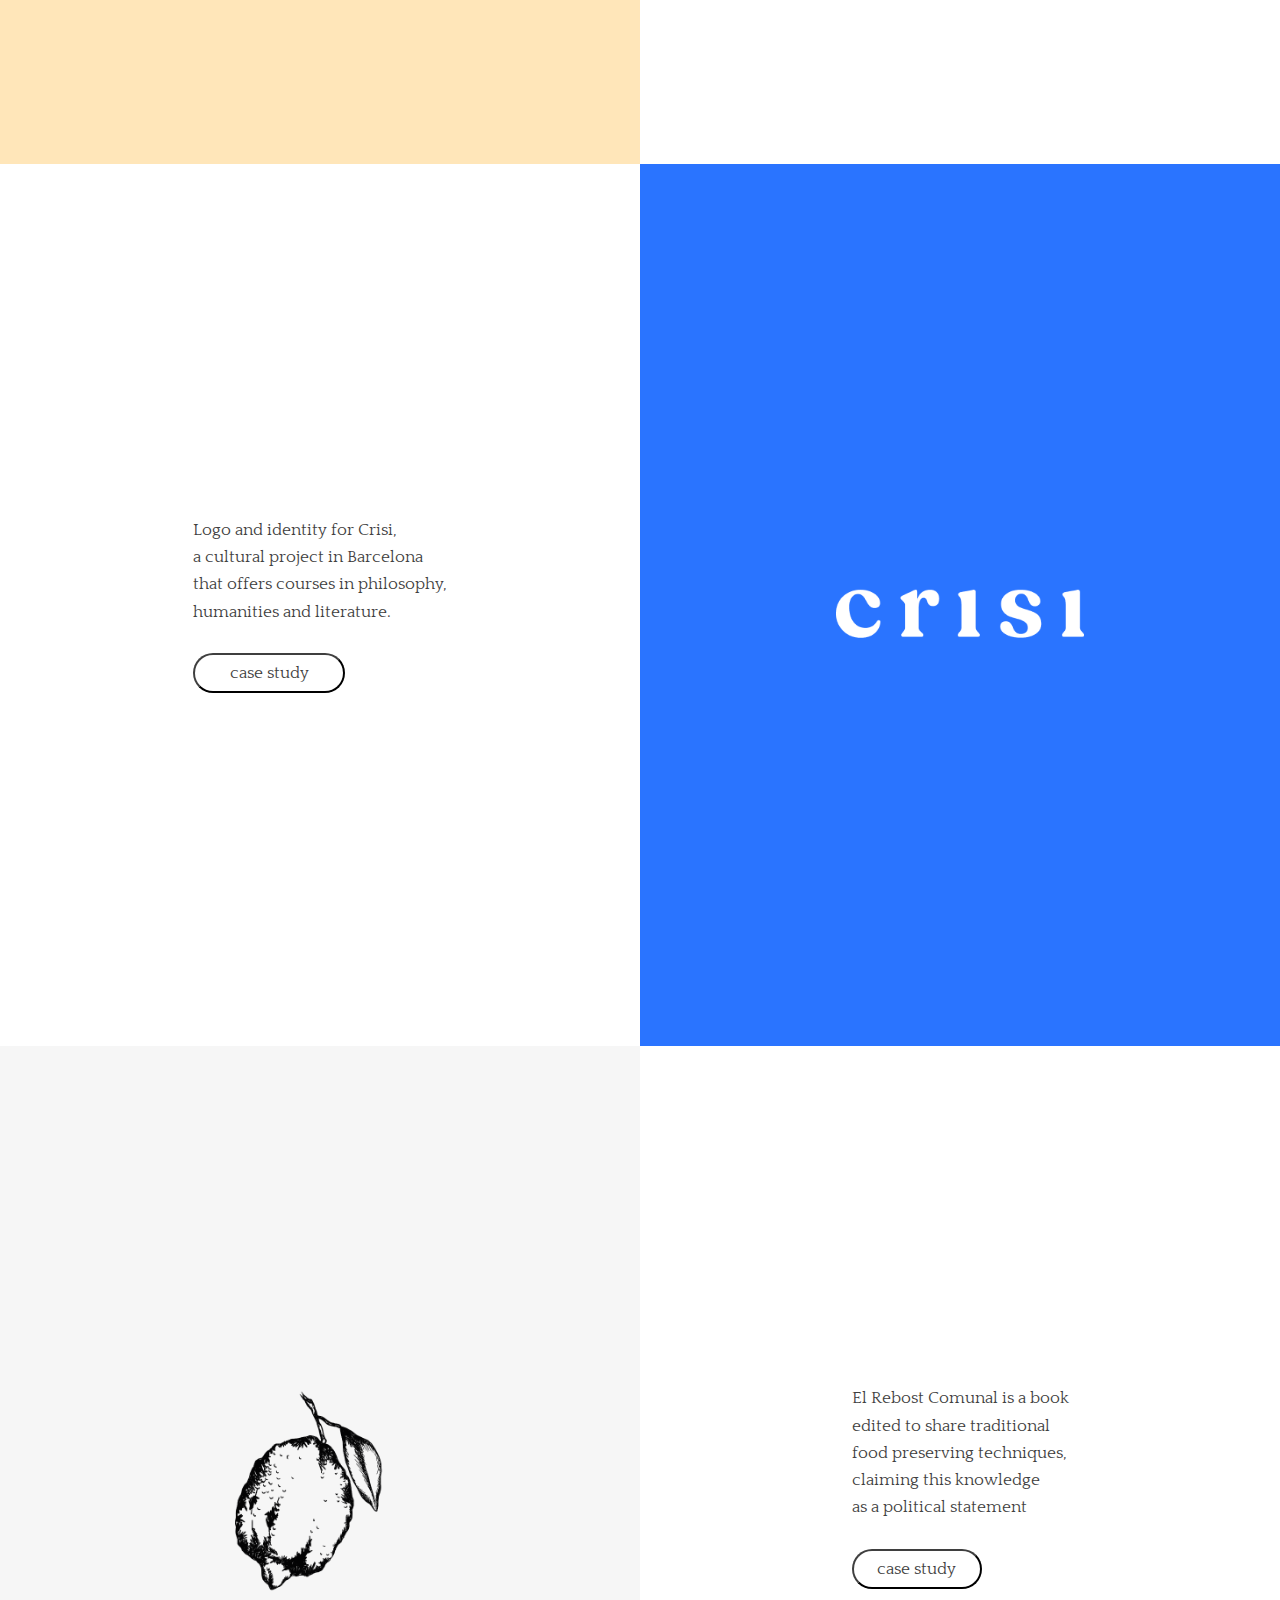
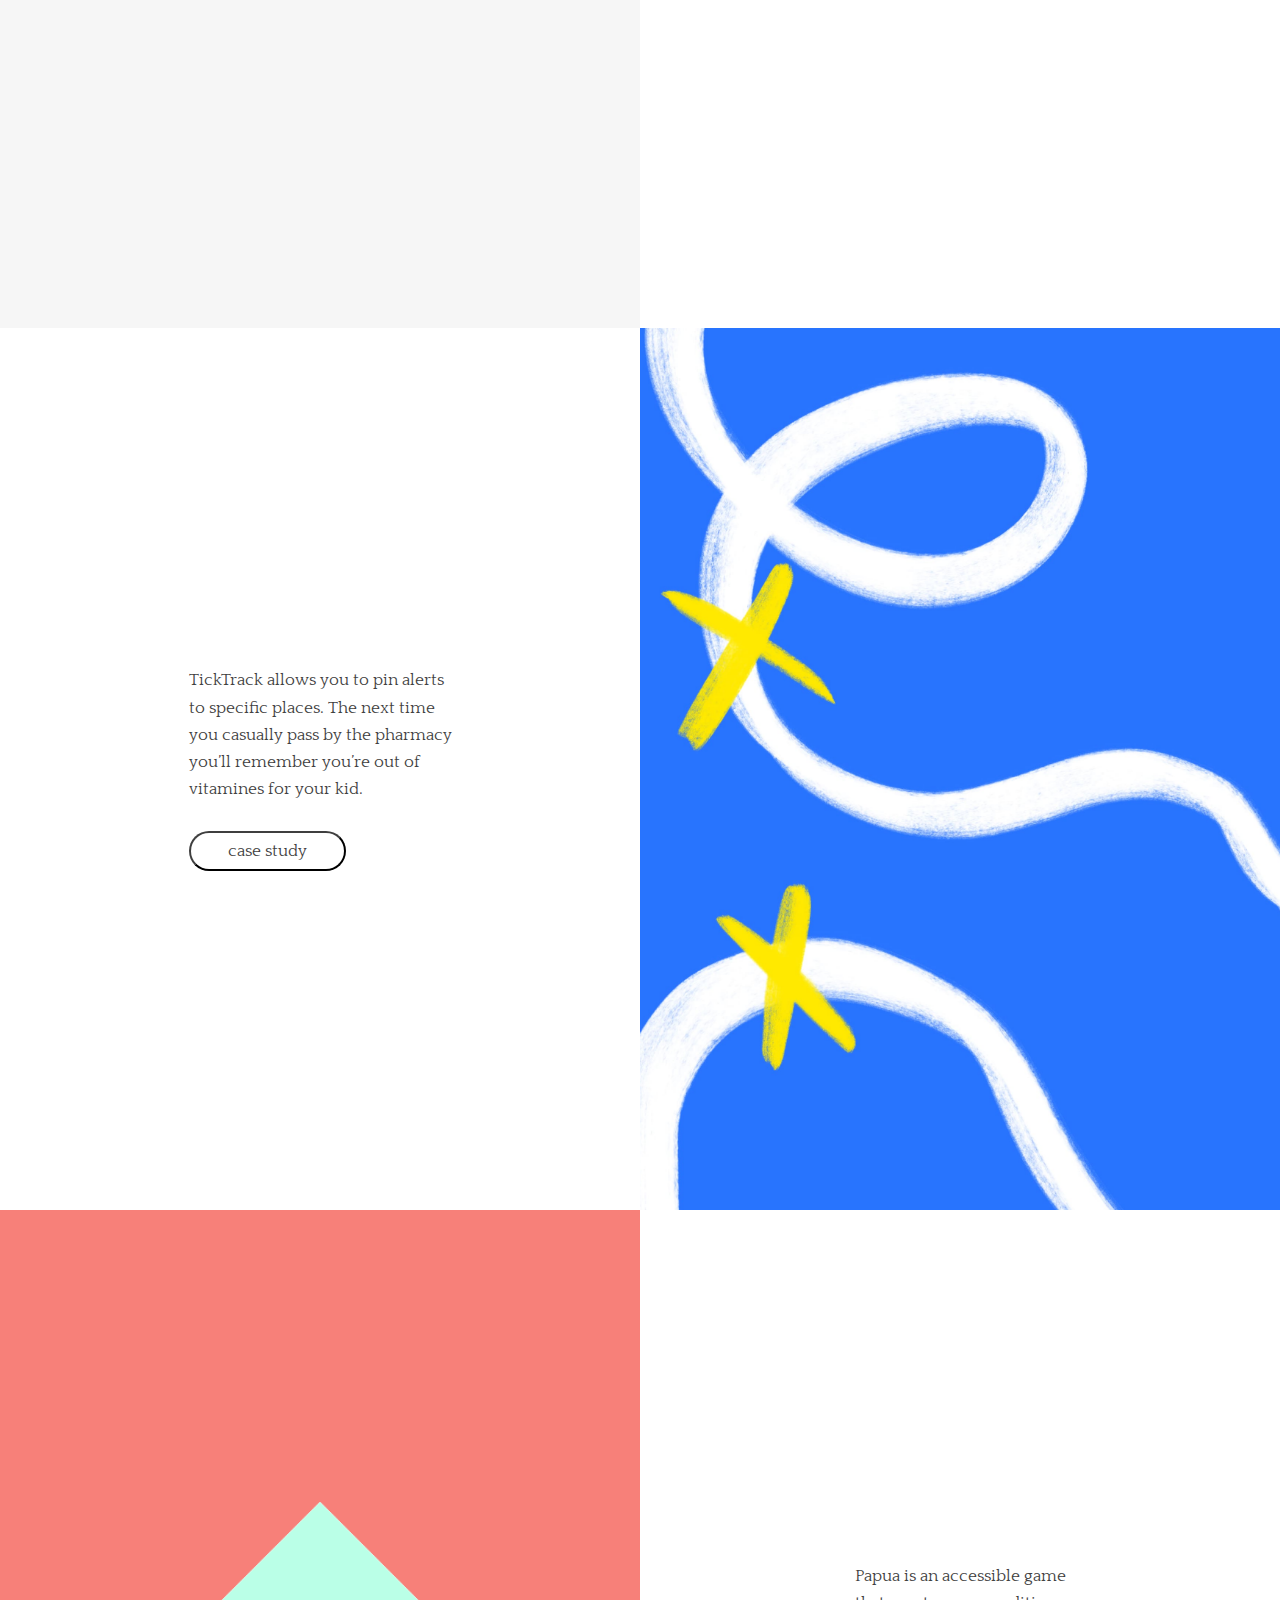
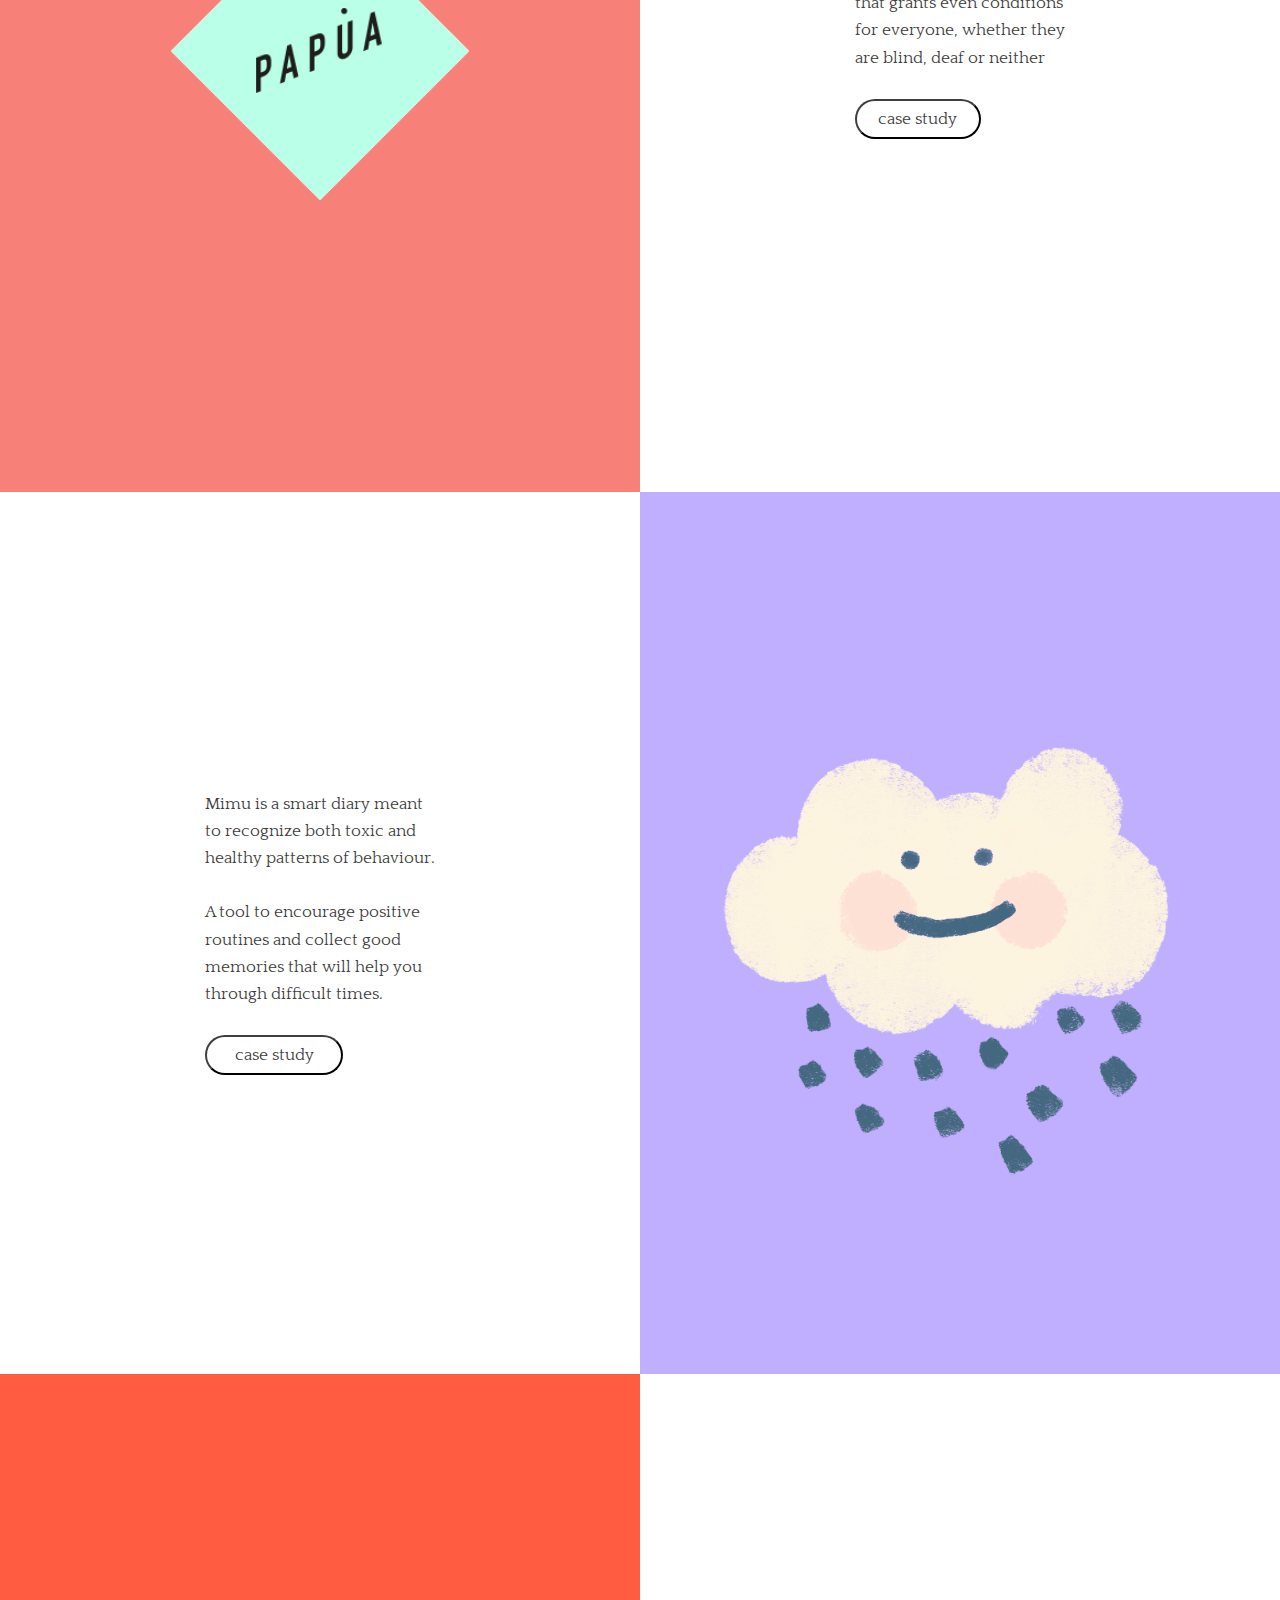
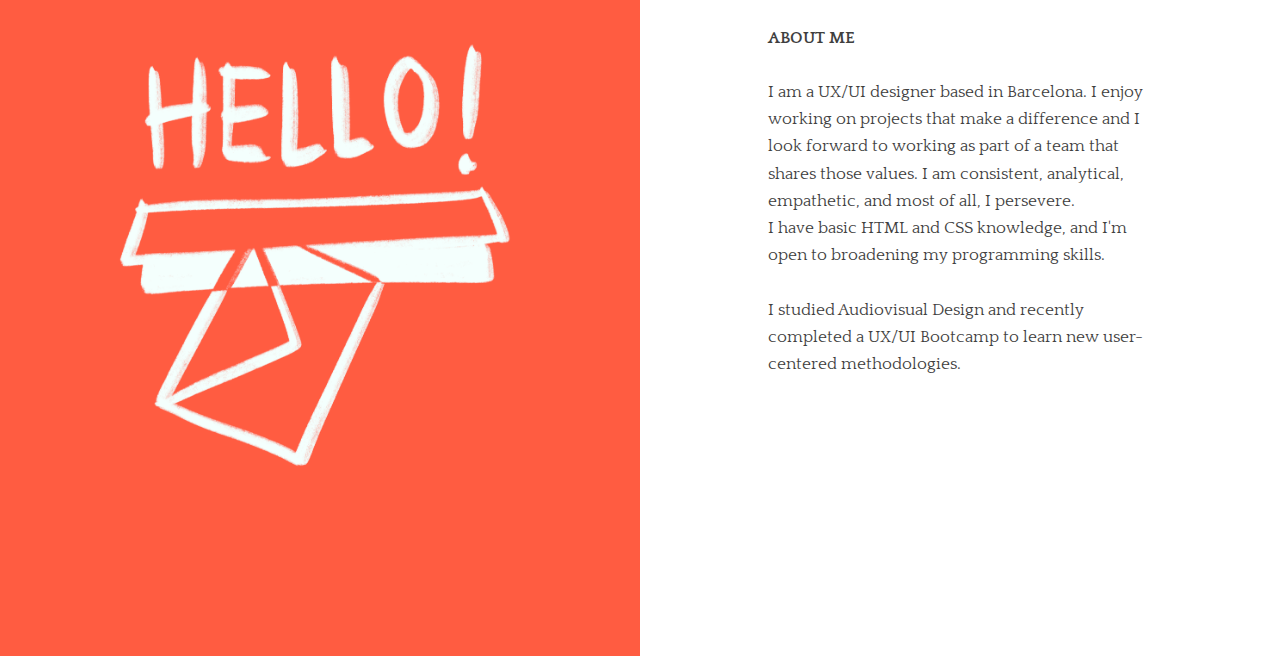
==== commit 8dee8f31: "Melvida" ====
--- a/index.html
+++ b/index.html
@@ -64,9 +64,31 @@
                 
             </section>
 
+             <!--melvida-->
+             <section id="secciomelvida" class="seccio">
+                <div class="bloc imatge melvida_home"></div>
+                <div class="bloc blanc">
+                    <div class="text">
+                        <p>UPCOMING PROJECT<br><br>
+                            Cross-cutting project, <br>
+                            involving illustration and <br>
+                            corporate identity redesign. 
+                            <br><br></p>
+                        <a href="ticktrack.html">
+                            <button class="boto hovergroc">case study</button>
+                        </a>
+                    </div>
+
+                <!-- activat nomes per mbl -->
+                <a class="next" href="#seccioabout">&#8609;</a>
+
+                </div>
+            </section> 
+            
+
              <!--crisi-->
              <section id="secciocrisi" class="seccio">
-                <a class="bloc imatge crisi_home" href="crisi.html"></a>
+               
                 <div class="bloc">
                     <div class="text">
                         <p>Logo and identity for <i>Crisi</i>,<br>
@@ -82,12 +104,13 @@
                 <a class="next" href="#seccioabout">&#8609;</a>
 
                 </div>
+                <a class="bloc imatge crisi_home" href="crisi.html"></a>
 
             </section> 
 
              <!--rebost-->
              <section id='secciopapua' class="seccio">
-
+                <a class="bloc imatge fonsgris2 rebost_llimona" href="rebost.html"></a>
                 <div class="bloc">
                     <div class="text">
                         <p>El Rebost Comunal is a book<br> 
@@ -106,7 +129,7 @@
                     <a class="next" href="#secciojiminy">&#8609;</a>
 
                 </div>  
-                <a class="bloc imatge fonsgris2 rebost_llimona" href="rebost.html"></a>
+                
             </section>                        
 
 
@@ -116,7 +139,7 @@
 
              <!--jiminy-->
              <section id="secciojiminy" class="seccio">
-                <a class="bloc imatge jiminy" href="ticktrack.html"></a>
+                
                 <div class="bloc blanc">
                     <div class="text">
                         <p>TickTrack allows you to pin alerts<br>
@@ -133,11 +156,12 @@
                 <a class="next" href="#seccioabout">&#8609;</a>
 
                 </div>
+                <a class="bloc imatge jiminy" href="ticktrack.html"></a>
             </section> 
 
             <!--papua-->
             <section id='secciopapua' class="seccio">
-
+                <a class="bloc imatge vermell papua" href="papua.html"></a>
                 <div class="bloc">
                     <div class="text">
                         <p>Papua is an accessible game<br> 
@@ -155,12 +179,12 @@
                     <a class="next" href="#secciojiminy">&#8609;</a>
 
                 </div>  
-                <a class="bloc imatge vermell papua" href="papua.html"></a>
+                
             </section> 
 
             <!--mimu-->
             <section id='secciomimu' class="seccio">
-                <a class="bloc imatge mimu_home" href="mimu.html"></a>
+                
                     <div class="bloc">
                         <div class="text">
                             <p>Mimu is a smart diary meant<br> 
@@ -182,12 +206,12 @@
                         <a class="next" href="#secciopapua">&#8609;</a>
     
                     </div>  
-                    
+                    <a class="bloc imatge mimu_home" href="mimu.html"></a>                   
                 </section>  
 
             <!--call me maybe-->
             <section id="seccioabout" class="seccio">
-                
+                <div class="bloc imatge callme"></div>
                 <div class="bloc blanc">
                     <div class="text about">
                         <h2>ABOUT ME<br><br></h2>
@@ -204,7 +228,7 @@
                     </div>
                     
                 </div>
-                <div class="bloc imatge callme"></div>
+                
             </section> 
             
             
--- a/css/styles.css
+++ b/css/styles.css
@@ -234,6 +234,7 @@
     background-size: cover;
 }
 
+
 .bloc.imatge.rebost2{
     height: 100%;
     position: relative;
@@ -409,6 +410,15 @@
     height: 100%;
     position: relative;
     background-image: url(../img/contact.png);
+    background-position: center; 
+    background-repeat: no-repeat; 
+    background-size: cover;
+}
+
+.bloc.imatge.melvida_home{
+    height: 100%;
+    position: relative;
+    background-image: url(../img/melvida_upcoming.png);
     background-position: center; 
     background-repeat: no-repeat; 
     background-size: cover;
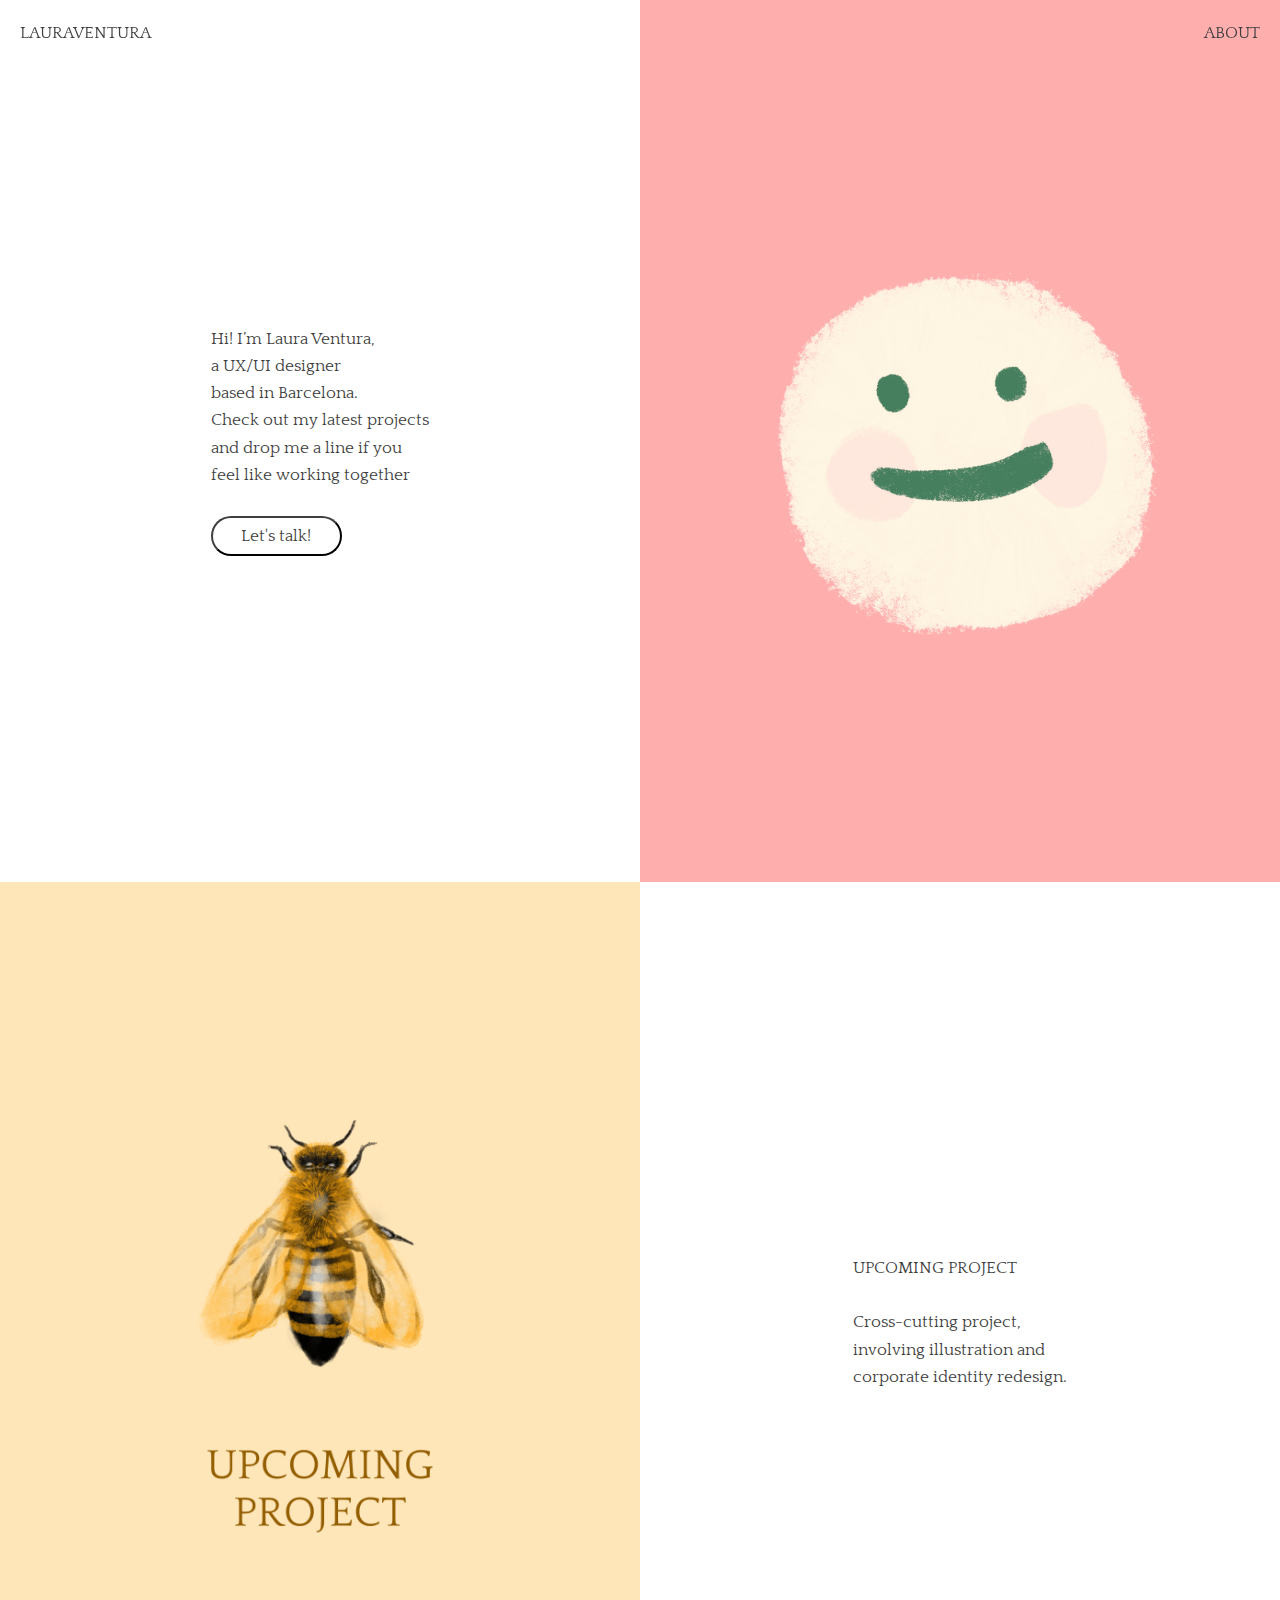
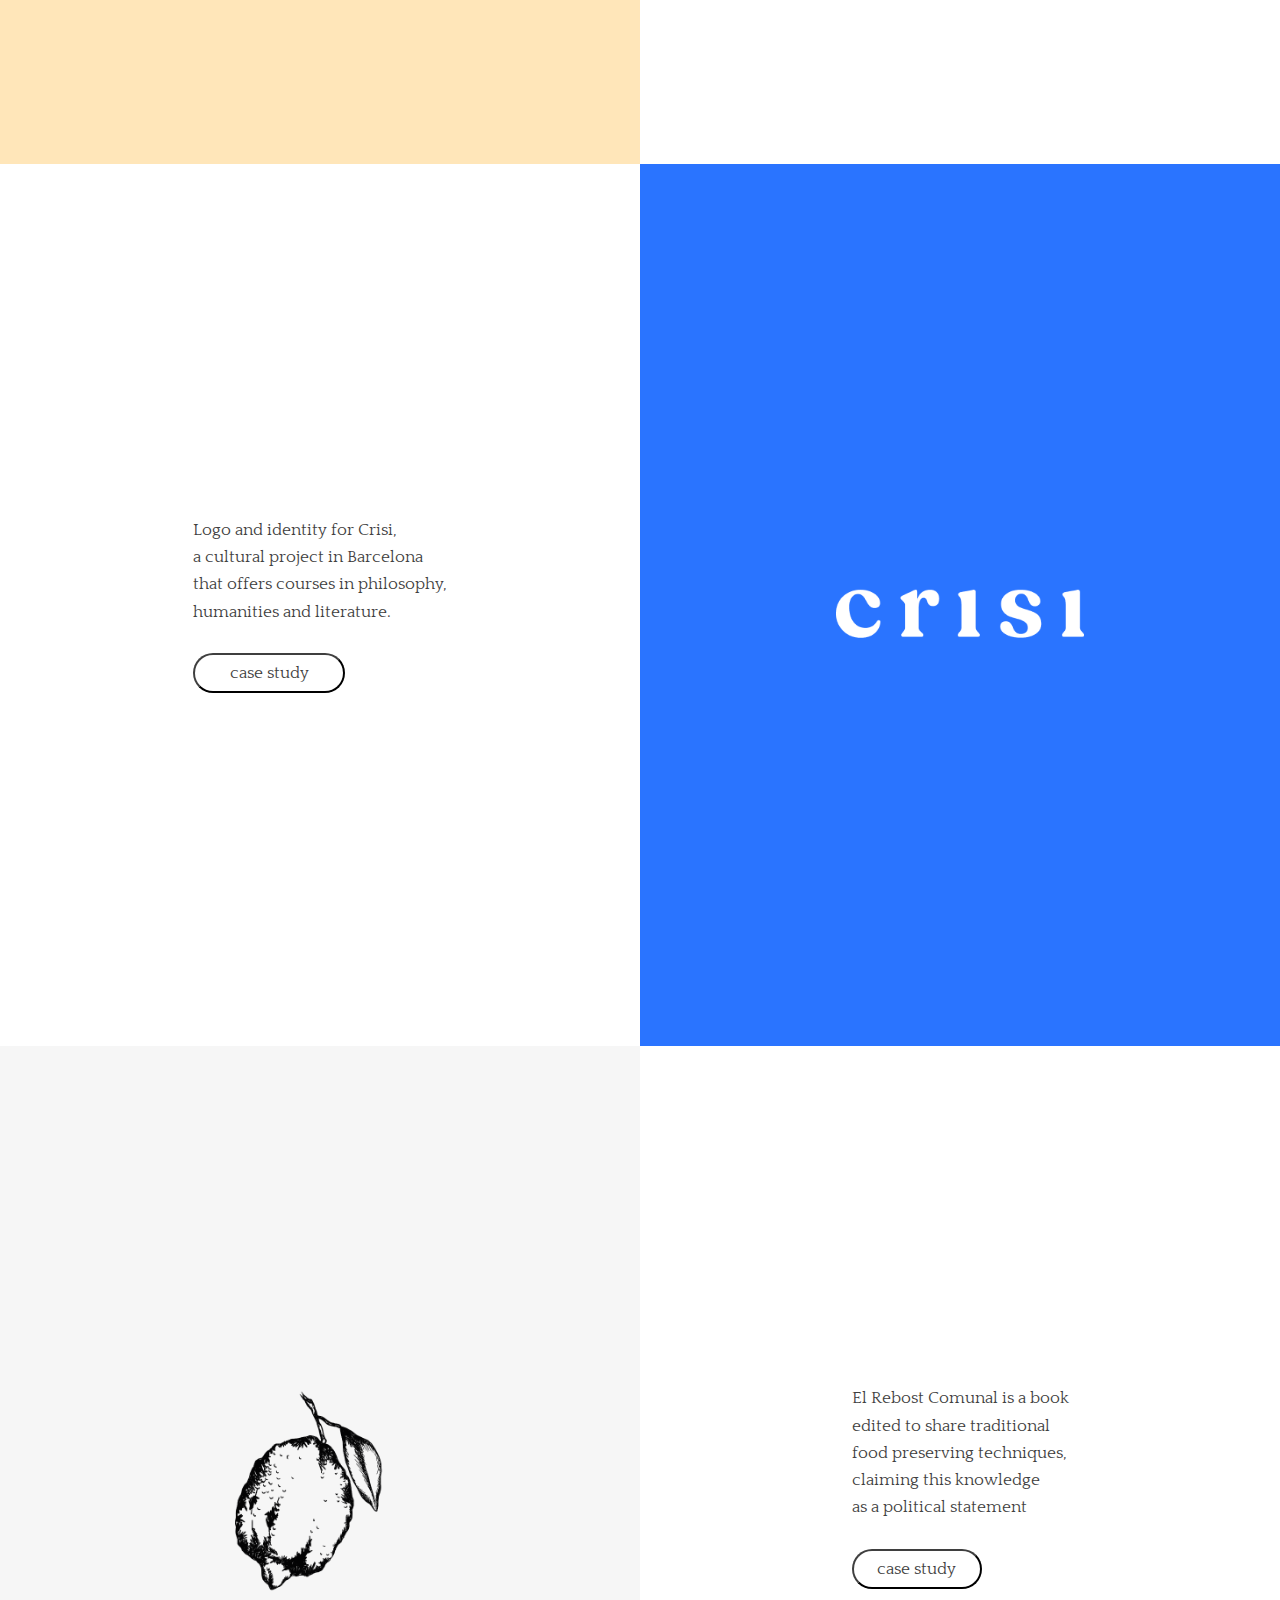
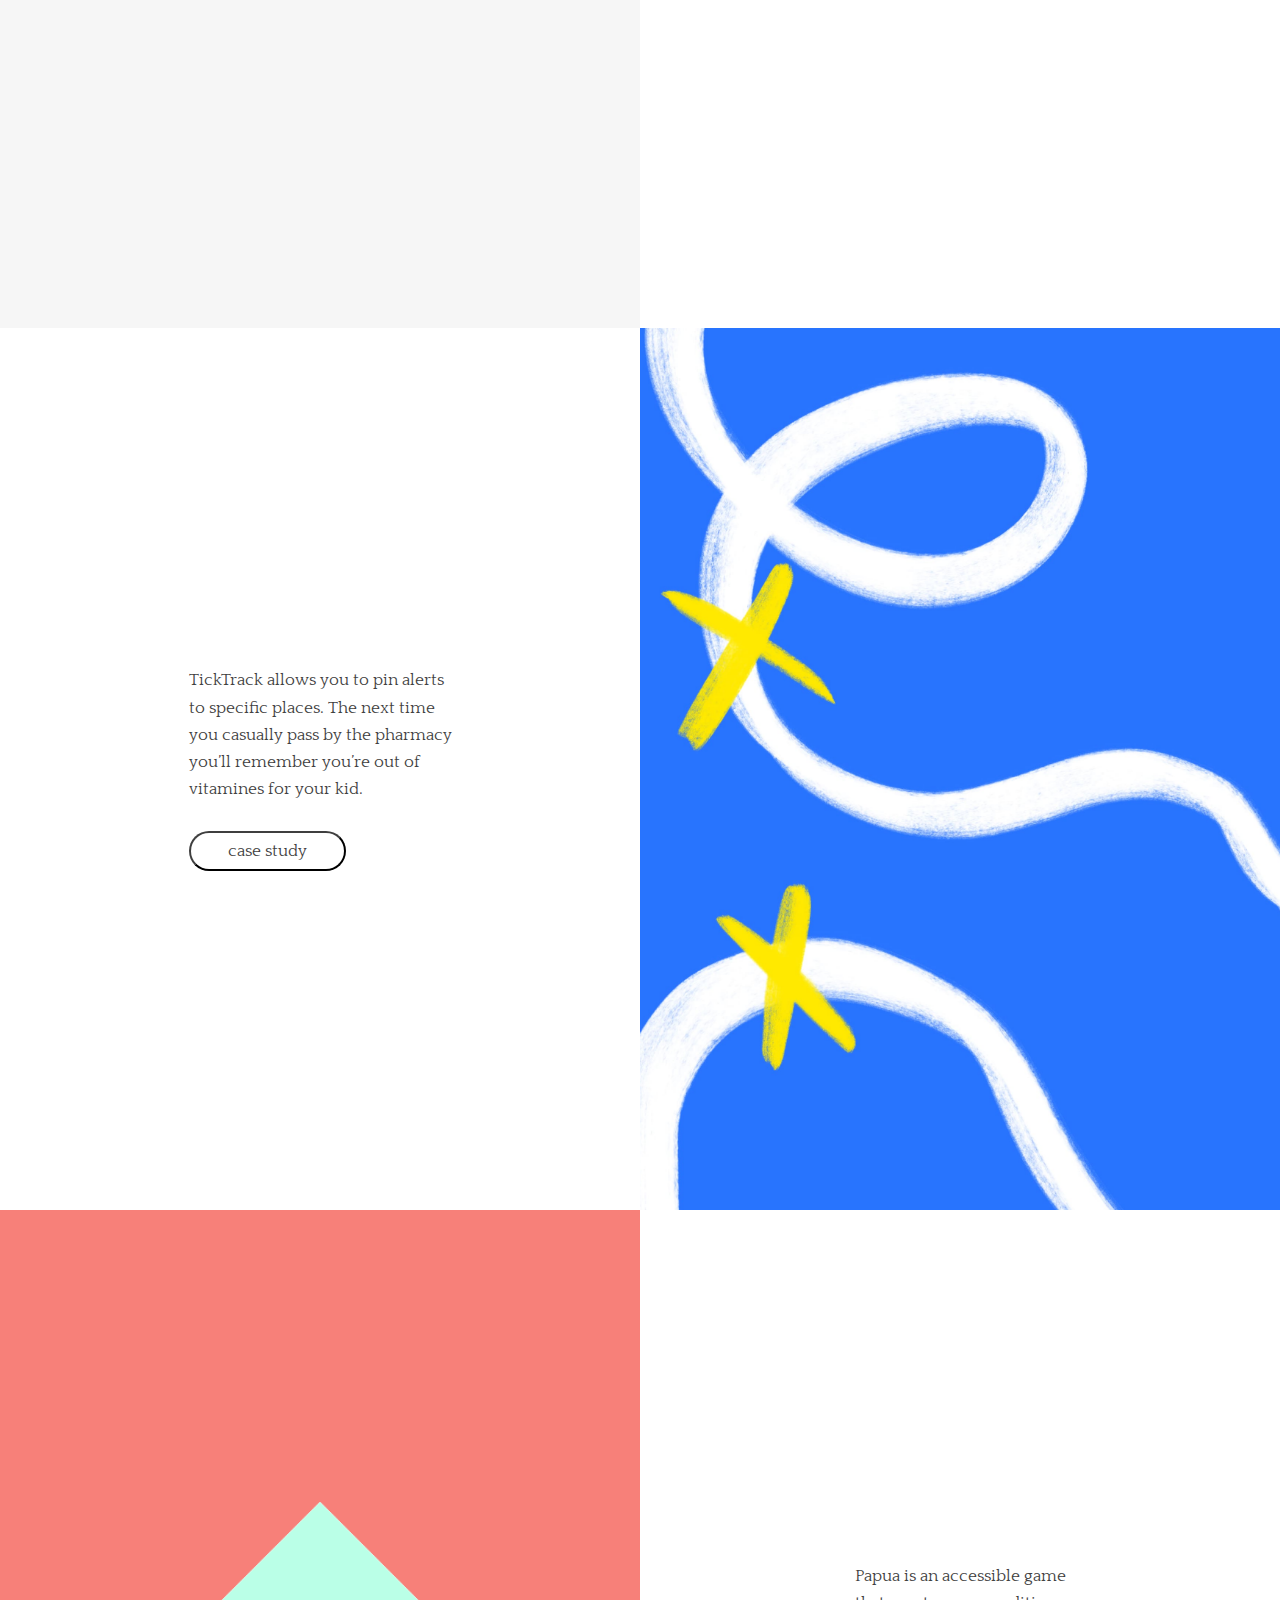
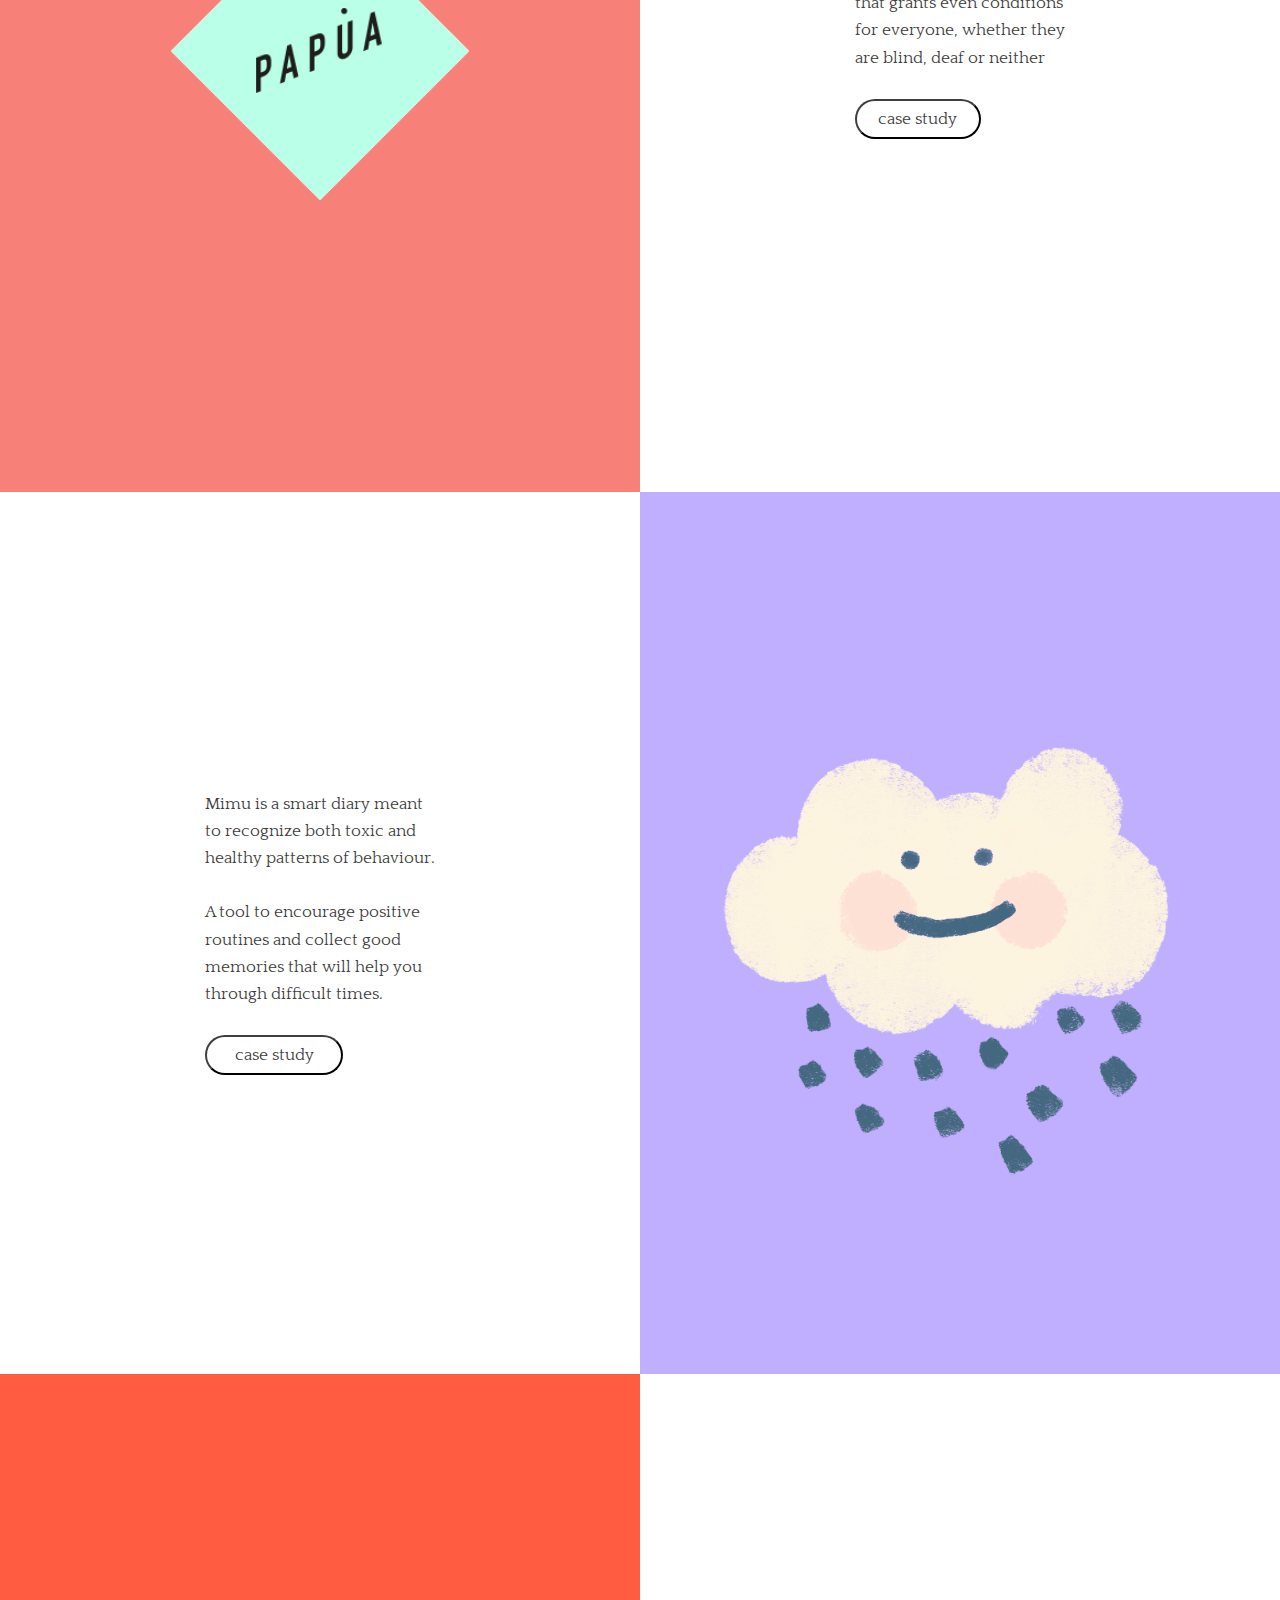
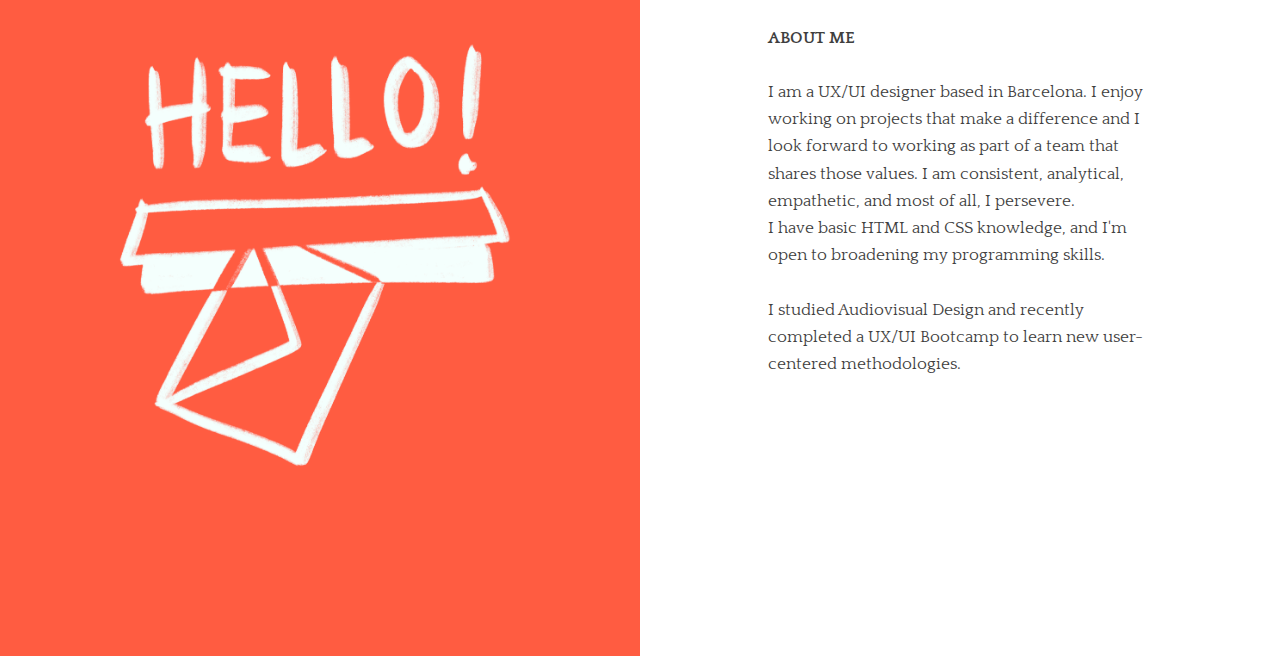
==== commit 78196b76: "hide_button_melvida" ====
--- a/index.html
+++ b/index.html
@@ -73,10 +73,10 @@
                             Cross-cutting project, <br>
                             involving illustration and <br>
                             corporate identity redesign. 
-                            <br><br></p>
-                        <a href="ticktrack.html">
+                            <!--<br><br></p>
+                          <a href="ticktrack.html">
                             <button class="boto hovergroc">case study</button>
-                        </a>
+                        </a>-->
                     </div>
 
                 <!-- activat nomes per mbl -->
